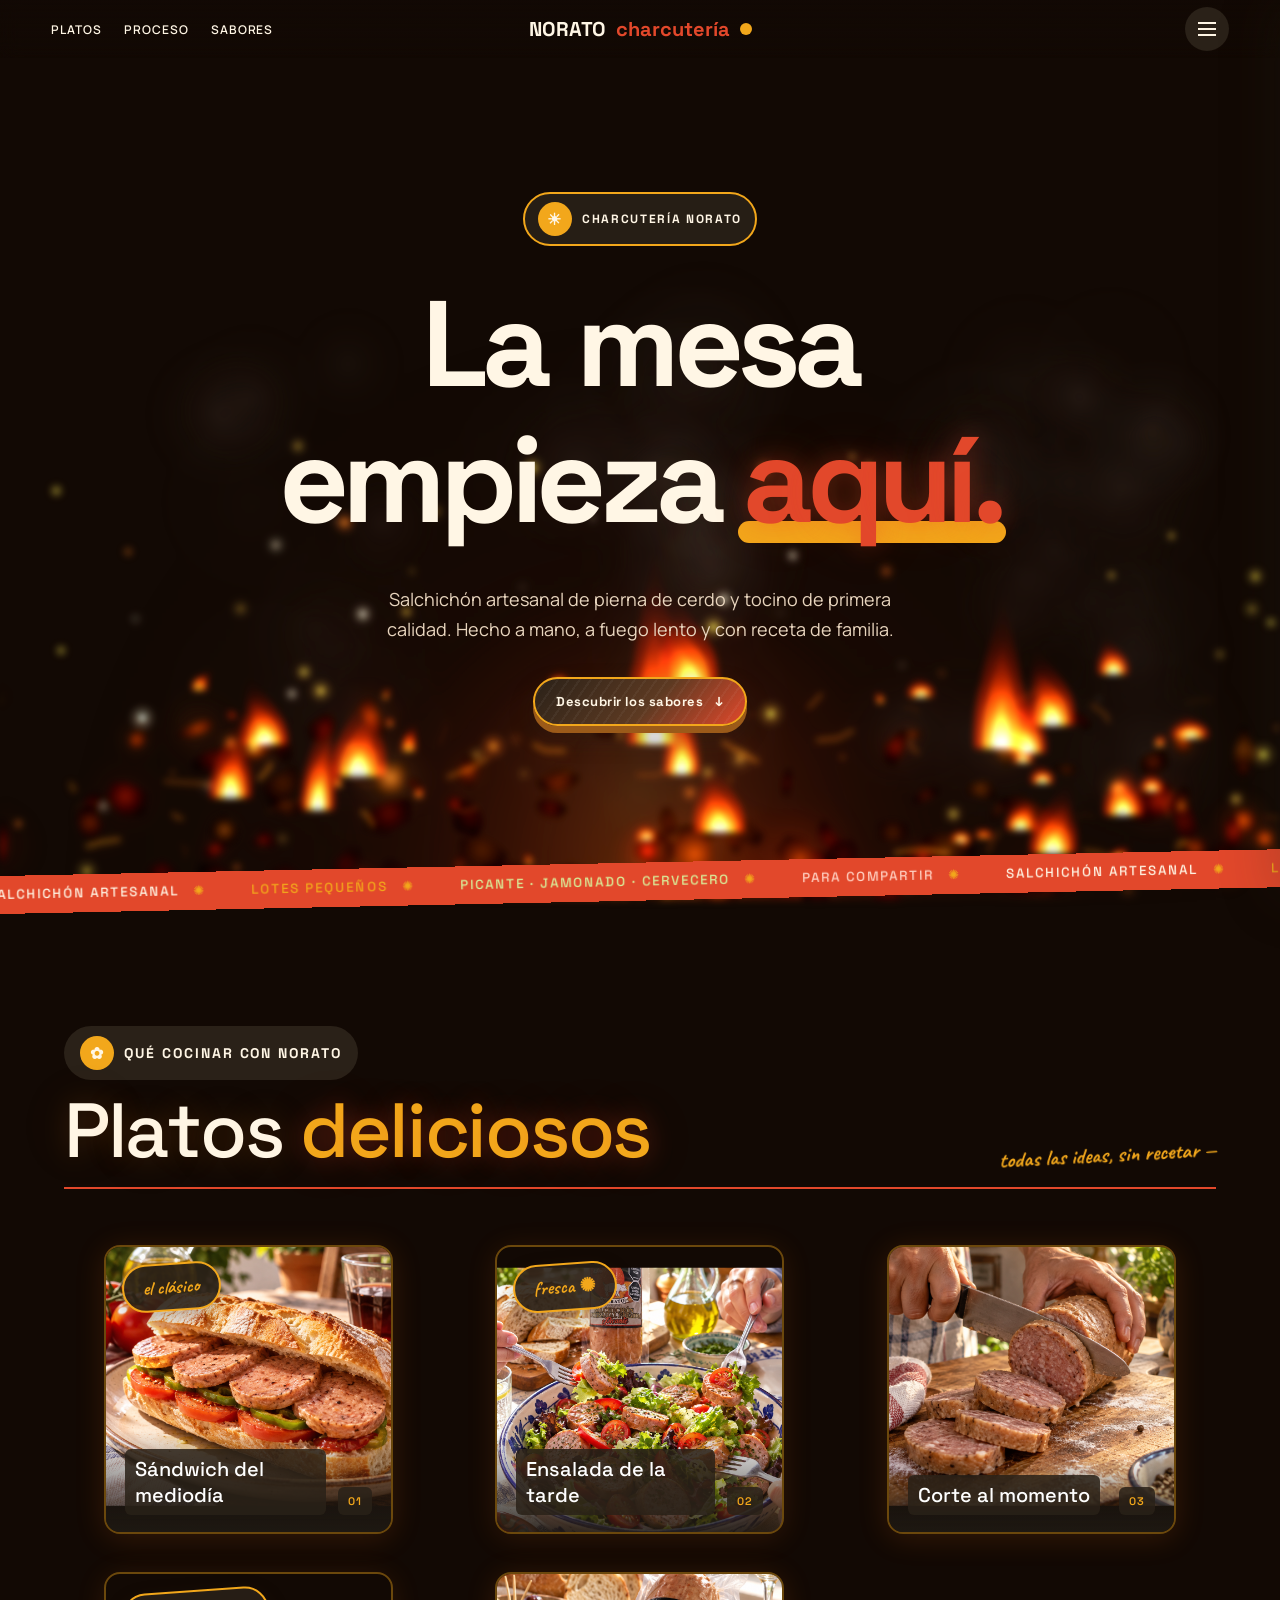
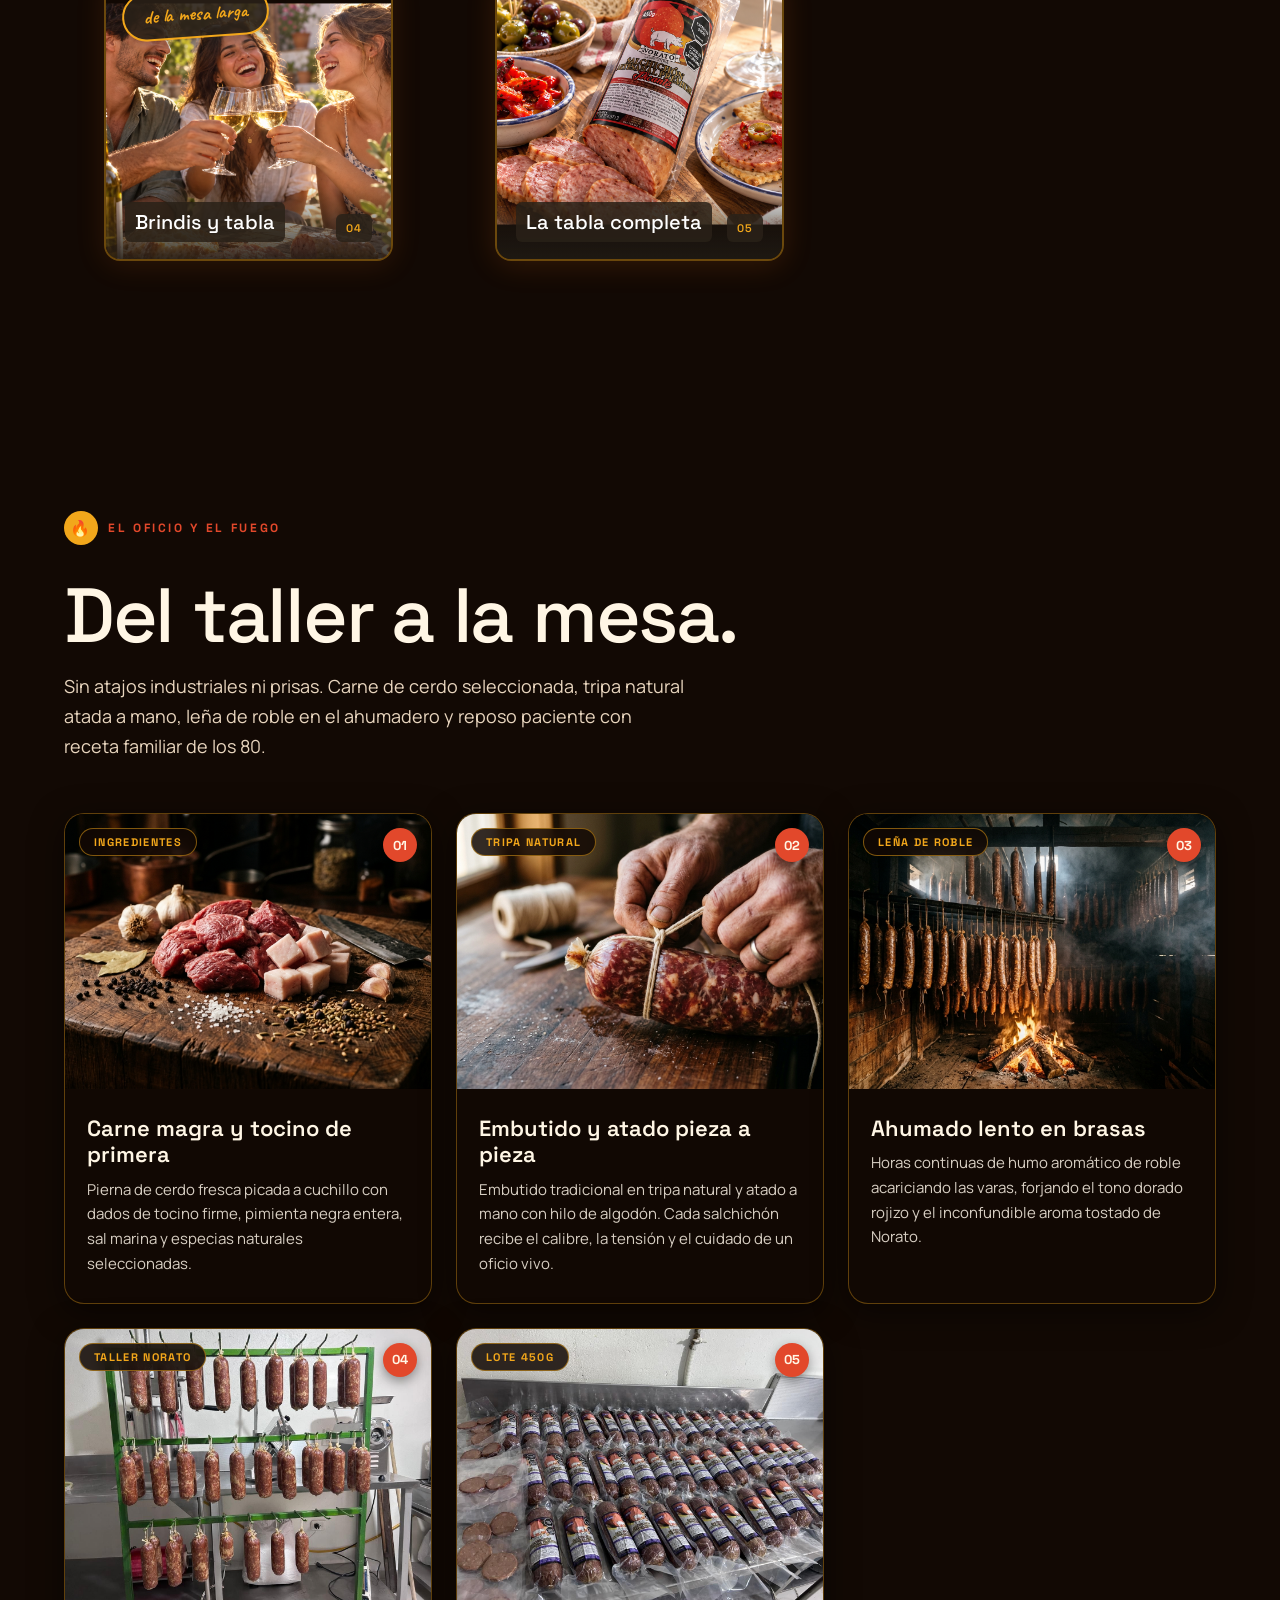
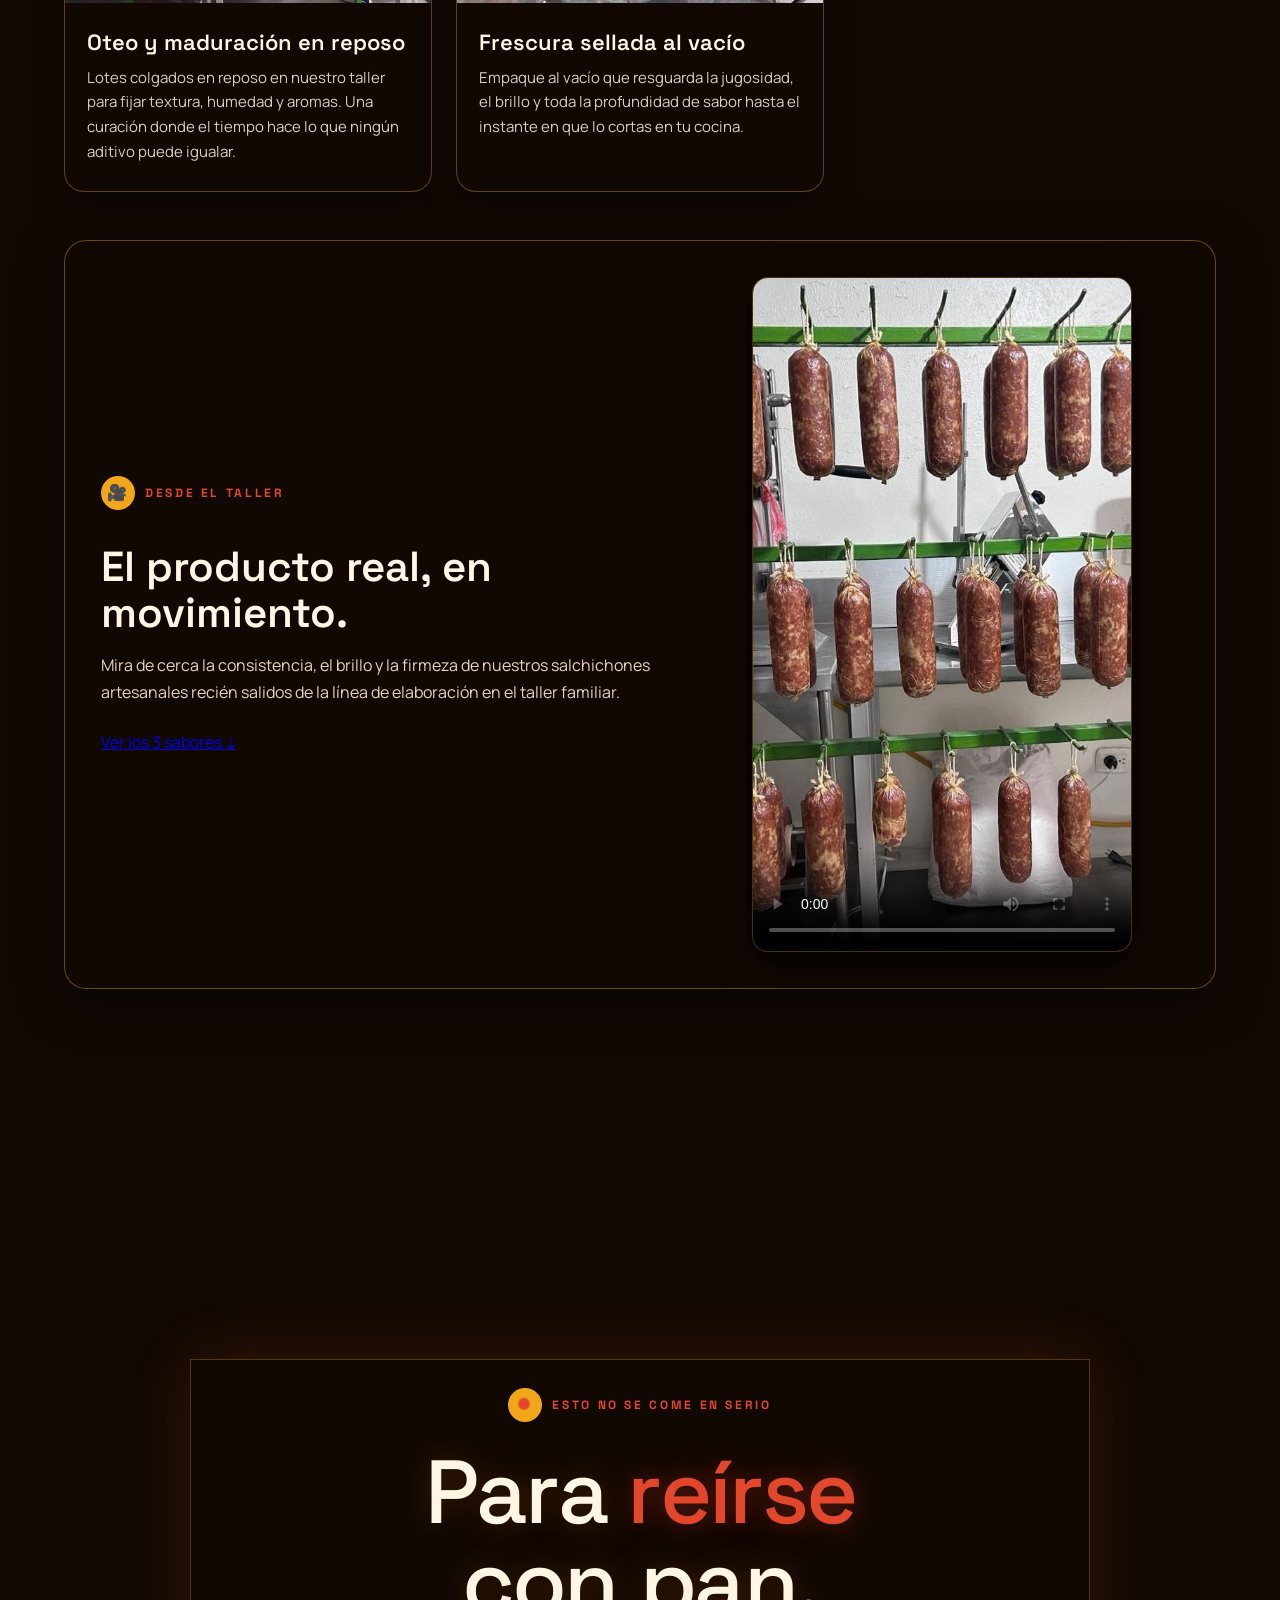
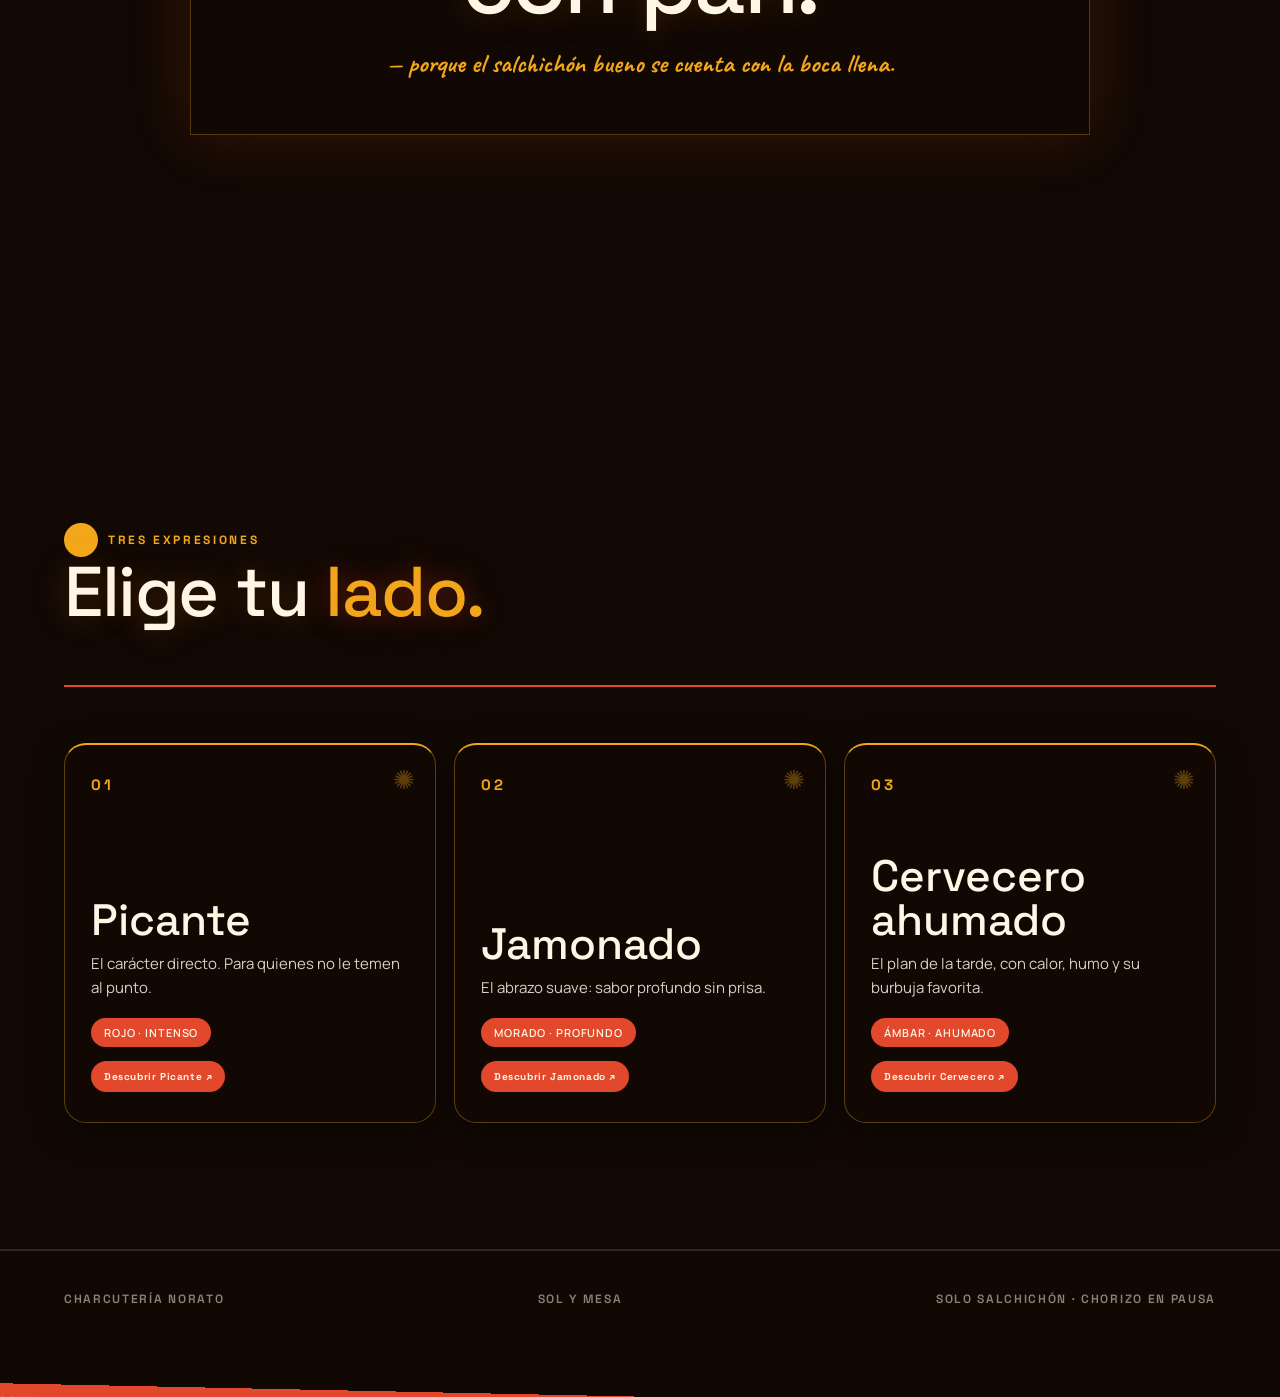
==== index.html @ 0bc74801 "feat: renovar proceso artesanal con fotos profesionales, video real y sincronizar fondo de fuego en " ====
<!doctype html>
<html lang="es">
<head>
<meta charset="utf-8">
<meta name="viewport" content="width=device-width, initial-scale=1">
<title>Charcutería Norato — Sol y Mesa</title>
<meta name="description" content="Charcutería Norato: salchichón artesanal para compartir. Platos, mesa y buen rato.">
<link rel="manifest" href="/manifest.json">
<meta name="theme-color" content="#e2482b">
<link rel="preconnect" href="https://fonts.googleapis.com">
<link rel="preconnect" href="https://fonts.gstatic.com" crossorigin>
<link href="https://fonts.googleapis.com/css2?family=Caveat:wght@500;700&family=Manrope:wght@400;600;800&family=Space+Grotesk:wght@400;500;700&display=swap" rel="stylesheet">
<style>
:root{--sun:#fff6e5;--sun2:#ffe9c7;--tomate:#e2482b;--oliva:#5f7f3a;--oro:#f2a71b;--tinta:#2a2118;--ease:cubic-bezier(.16,1,.3,1)}
*{box-sizing:border-box}html{scroll-behavior:smooth}body{margin:0;background:#120904;color:var(--sun);font-family:Manrope,system-ui,sans-serif;overflow-x:hidden}
/* ===== NAV ===== */
.nav{position:fixed;z-index:50;top:0;left:0;right:0;display:flex;align-items:center;justify-content:center;padding:16px 4vw;background:linear-gradient(#120904f5,#12090400);backdrop-filter:blur(10px)}
.wordmark{font:700 20px 'Space Grotesk';text-decoration:none;color:var(--sun);display:flex;align-items:center;gap:10px;margin:0 auto}
.wordmark b{color:var(--tomate);font-weight:700}
.wordmark .dot{width:12px;height:12px;border-radius:50%;background:var(--oro);animation:pop 2.4s var(--ease) infinite}
.nav-links{display:flex;gap:22px;font:600 12px Manrope;letter-spacing:.08em;text-transform:uppercase;position:absolute;left:4vw}
.nav-links a{color:var(--sun);text-decoration:none;position:relative;padding:4px 0}
.nav-links a:after{content:"";position:absolute;left:0;bottom:0;width:100%;height:2px;background:var(--tomate);transform:scaleX(0);transform-origin:left;transition:transform .3s var(--ease)}
.nav-links a:hover:after{transform:scaleX(1)}
.motion-toggle{font:600 11px Manrope;letter-spacing:.1em;text-transform:uppercase;background:var(--tinta);color:var(--sun);border:none;border-radius:999px;padding:10px 16px;cursor:pointer;transition:transform .25s,background .25s}
.motion-toggle:hover{transform:scale(1.05);background:var(--tomate)}
/* ===== TICKER ===== */
.ticker{position:fixed;z-index:40;bottom:0;left:0;right:0;width:100%;max-width:100%;background:var(--tomate);color:var(--sun);overflow:hidden;padding:10px 0;transform:rotate(-1.2deg) scale(1.02);pointer-events:none;contain:paint}
.ticker-track{display:flex;gap:44px;white-space:nowrap;font:500 13px 'Space Grotesk';letter-spacing:.14em;text-transform:uppercase;animation:tick 13s linear infinite;width:max-content;max-width:none}
.ticker-track span{display:flex;align-items:center;gap:14px}
.ticker-track span:nth-child(4n+1){color:var(--sun)}.ticker-track span:nth-child(4n+2){color:var(--oro)}.ticker-track span:nth-child(4n+3){color:#d8f09b}.ticker-track span:nth-child(4n){color:#ffd0c1}
.ticker-track em{font-style:normal;color:var(--oro)}
/* ===== HERO ===== */
.global-fire-canvas{position:fixed;top:0;left:0;width:100vw;height:100vh;pointer-events:none;z-index:1;filter:blur(3.5px) contrast(1.1) brightness(1.05);will-change:filter}
main{position:relative;z-index:2}
.hero{min-height:100svh;position:relative;display:flex;flex-direction:column;align-items:center;justify-content:center;text-align:center;overflow:hidden;padding:14vh 5vw 12vh;min-width:0;background:transparent;z-index:2}





.hero-copy{position:relative;z-index:4;width:min(100%,820px);max-width:820px;min-width:0;margin:0 auto;text-align:center;padding:0!important;background:transparent!important;border:none!important;box-shadow:none!important}
.kicker{display:inline-flex;align-items:center;justify-content:center;gap:10px;font:700 12px 'Space Grotesk';letter-spacing:.22em;text-transform:uppercase;color:var(--tomate);margin:0 auto 20px}
.kicker .sun-badge{width:34px;height:34px;border-radius:50%;background:var(--oro);display:grid;place-items:center;font-size:16px;animation:pop 2.4s var(--ease) infinite}
.hero h1{font:500 clamp(52px,9.5vw,138px)/1.12 'Space Grotesk';letter-spacing:-.03em;margin:0 auto 20px;padding:.08em .06em .14em;max-width:100%;min-width:0;overflow-wrap:anywhere;overflow:visible;text-align:center}
.hero h1 .word-wrap{white-space:nowrap;display:inline-block;line-height:1.12;overflow:visible}
.hero h1 .word-wrap:nth-child(2){font-family:'Space Grotesk',Arial,sans-serif;font-style:normal;font-weight:700;letter-spacing:-.055em}
.hero h1 .hl{color:var(--tomate);position:relative;display:inline-block}
.hero h1 .hl:after{content:"";position:absolute;left:-2%;bottom:4%;width:104%;height:.18em;background:var(--oro);border-radius:999px;z-index:-1;transform:scaleX(0);transform-origin:left;animation:swipe 1s .9s var(--ease) forwards}
.hero p{font:400 18px/1.65 Manrope;width:100%;max-width:540px;margin:0 auto 28px;color:#e8d5be;overflow-wrap:anywhere;text-align:center}
.hero .handnote{display:none}
.hero .handnote:after{content:"";display:block;width:120px;height:6px;background:var(--oro);opacity:.85;box-shadow:0 2px 8px rgba(0,0,0,.4);border-radius:999px;margin-top:6px;transform:rotate(4deg)}
/* ===== MARQUEE MIDDLE ===== */
.marquee-mid{background:var(--oro);color:var(--tinta);padding:14px 0;overflow:hidden;transform:rotate(0)}
.marquee-mid .ticker-track{animation:tick 20s linear infinite reverse;font-size:15px}
/* ===== SECCIONES ===== */
section{position:relative}
.platos{background:transparent;padding:14vh 5vw;min-height:90vh}
.sec-head{display:flex;align-items:flex-end;justify-content:space-between;gap:24px;margin-bottom:56px;flex-wrap:wrap}
.sec-head h2{font:500 clamp(38px,6vw,84px)/0.95 'Space Grotesk';letter-spacing:-.03em;margin:12px 0 0}
.sec-head h2 .word-wrap{white-space:nowrap;display:inline}
.sec-head h2{color:var(--sun)}.sec-head h2 .hl{color:var(--oro)}
.sec-head .kicker{margin-bottom:0}
.sec-note{font:700 22px Caveat;color:var(--oro);transform:rotate(-3deg)}
.grid-platos{display:grid;grid-template-columns:repeat(12,1fr);gap:22px}
.plato{border-radius:26px;overflow:hidden;position:relative;transition:transform .6s var(--ease);will-change:transform}
.plato img{width:100%;height:100%;object-fit:cover;display:block;transition:transform 1.1s var(--ease)}
.plato:hover{transform:translateY(-10px) rotate(-.6deg)}
.plato:hover img{transform:scale(1.06)}
.plato .cap{position:absolute;left:0;right:0;bottom:0;padding:18px 20px;background:linear-gradient(transparent,#1f1a14e6);color:#fff;display:flex;justify-content:space-between;align-items:flex-end;gap:12px}
.plato .cap strong{font:500 20px 'Space Grotesk'}
.plato .cap strong,.plato .cap span{background:#2a2118d9;padding:7px 10px;border-radius:6px;text-shadow:none}
.plato .cap span{font:600 11px 'Space Grotesk';letter-spacing:.12em;text-transform:uppercase;color:var(--oro)}
.plato.p-a,.plato.p-b,.plato.p-c,.plato.p-d,.plato.p-e,.plato.p-f{grid-column:span 4;aspect-ratio:1/1;margin-top:0}
.float-badge{position:absolute;top:16px;left:16px;background:rgba(42,33,24,0.9);color:var(--oro);font:700 19px Caveat;padding:10px 19px;border:2px solid var(--oro);border-radius:999px;box-shadow:0 8px 20px #2a211855;transform:rotate(-4deg);animation:sway 4s ease-in-out infinite;z-index:2}
/* ===== PROCESO (Editorial & Galería de Oficio) ===== */
.proceso{background:transparent;padding:12vh 5vw;position:relative}
.proceso-header{max-width:820px;margin-bottom:52px}
.proceso-header h2{font:500 clamp(38px,6vw,84px)/0.95 'Space Grotesk';letter-spacing:-.03em;margin:12px 0 18px}
.proceso-header p{font:400 18px/1.65 Manrope;color:#e8d5be;max-width:620px}
.proceso-grid{display:grid;grid-template-columns:repeat(auto-fit,minmax(300px,1fr));gap:24px;margin-bottom:48px}
.proceso-card{background:rgba(18,9,4,0.8);backdrop-filter:blur(10px);border:1px solid rgba(242,167,27,0.35);border-radius:20px;overflow:hidden;box-shadow:0 8px 32px rgba(0,0,0,0.5);display:flex;flex-direction:column;transition:transform .4s var(--ease),border-color .4s,box-shadow .4s}
.proceso-card:hover{transform:translateY(-6px);border-color:var(--oro);box-shadow:0 14px 40px rgba(255,120,30,0.25)}
.proceso-card-img{position:relative;width:100%;aspect-ratio:4/3;overflow:hidden;background:#0d0603}
.proceso-card-img img{width:100%;height:100%;object-fit:cover;transition:transform .6s var(--ease)}
.proceso-card:hover .proceso-card-img img{transform:scale(1.05)}
.proceso-badge{position:absolute;top:14px;left:14px;padding:6px 14px;background:rgba(18,9,4,0.85);backdrop-filter:blur(8px);color:var(--oro);border:1px solid rgba(242,167,27,0.5);border-radius:999px;font:700 11px 'Space Grotesk';letter-spacing:.12em;text-transform:uppercase}
.proceso-step-num{position:absolute;top:14px;right:14px;width:34px;height:34px;border-radius:50%;background:var(--tomate);color:var(--sun);font:700 13px 'Space Grotesk';display:grid;place-items:center;box-shadow:0 4px 12px rgba(0,0,0,0.4)}
.proceso-card-body{padding:26px 22px;display:flex;flex-direction:column;flex:1}
.proceso-card-body h3{font:600 22px/1.2 'Space Grotesk';margin:0 0 10px;color:var(--sun)}
.proceso-card-body p{font:400 15px/1.65 Manrope;color:#d8cfc3;margin:0}
.proceso-video-box{margin-top:28px;background:rgba(18,9,4,0.85);backdrop-filter:blur(14px);border:1px solid rgba(242,167,27,0.4);border-radius:22px;padding:36px;box-shadow:0 12px 48px rgba(0,0,0,0.6);display:grid;grid-template-columns:1.2fr 1fr;gap:36px;align-items:center}
.proceso-video-wrapper{position:relative;width:100%;max-width:380px;border-radius:16px;overflow:hidden;box-shadow:0 10px 35px rgba(0,0,0,0.8);background:#000;aspect-ratio:9/16;margin:0 auto;border:1px solid rgba(242,167,27,0.3)}
.proceso-video-wrapper video{width:100%;height:100%;object-fit:cover;display:block}
.proceso-video-info h3{font:600 clamp(28px,3.8vw,42px)/1.1 'Space Grotesk';margin:14px 0 16px;color:var(--sun)}
.proceso-video-info p{font:400 16px/1.7 Manrope;color:#e8d5be;margin:0 0 24px}
/* ===== BRINDIS ===== */
.brindis{position:relative;min-height:100svh;overflow:hidden;display:grid;place-items:center;background:transparent}
.brindis .bg{position:absolute;inset:0}
.brindis .bg img{width:100%;height:100%;object-fit:cover;animation:kenburns 16s ease-in-out infinite alternate-reverse}
.brindis .bg:after{content:"";position:absolute;inset:0;background:radial-gradient(90% 70% at 50% 45%,transparent 30%,rgba(18,9,4,0.8) 92%)}
.brindis-card{position:relative;z-index:2;width:min(900px,calc(100% - 36px));text-align:center;padding:28px 4vw;max-width:900px;background:rgba(18,9,4,0.75);border:1px solid rgba(242,167,27,0.3);box-shadow:0 0 60px rgba(255,100,20,0.2);backdrop-filter:blur(4px)}
.brindis-card h2{font:500 clamp(44px,7vw,110px)/.95 'Space Grotesk';letter-spacing:-.03em;margin:0 0 20px;max-width:100%;overflow-wrap:break-word}
.brindis-card h2 .word-wrap{white-space:nowrap;display:inline}
.brindis-card h2 .hl{color:var(--tomate)}
.brindis-card p{font:700 26px Caveat;color:var(--oro);margin:0 0 26px}
/* ===== SABORES ===== */
.sabores{background:transparent;color:var(--sun);padding:14vh 5vw}
.sabores h2{font:500 clamp(36px,5.5vw,76px)/0.95 'Space Grotesk';letter-spacing:-.02em;margin:0 0 40px}
.sabores h2 .hl{color:var(--oro)}
.sabor-grid{display:grid;grid-template-columns:repeat(3,1fr);gap:18px}
.sabor{background:rgba(18,9,4,0.75);backdrop-filter:blur(8px);border:1px solid rgba(242,167,27,0.35);box-shadow:0 8px 32px rgba(0,0,0,0.5);border-radius:22px;padding:30px 26px;min-height:270px;display:flex;flex-direction:column;justify-content:space-between;transition:transform .45s var(--ease),border-color .45s,background .45s,box-shadow .45s;position:relative;overflow:hidden}
.sabor:after{content:"✺";position:absolute;right:20px;top:16px;color:var(--oro);font-size:26px;opacity:.35;transition:transform .6s var(--ease),opacity .4s}
.sabor:hover:after{transform:rotate(180deg) scale(1.3);opacity:1}
.sabor:hover{transform:translateY(-8px) rotate(-.5deg);border-color:var(--oro);background:#fff6e50d}
.sabor-grid .sabor:nth-child(2){transition-delay:.08s}.sabor-grid .sabor:nth-child(3){transition-delay:.16s}
.sabor .num{font:700 15px 'Space Grotesk';color:var(--oro);letter-spacing:.2em}
.sabor h3{font:500 44px/1 'Space Grotesk';margin:60px 0 10px}
.sabor p{font:400 15px/1.6 Manrope;color:#d8cfc3;margin:0}
.sabor .chips{display:flex;gap:8px;flex-wrap:wrap;margin-top:18px}
.chip{font:600 11px Manrope;letter-spacing:.08em;text-transform:uppercase;padding:7px 13px;border-radius:999px;background:var(--tomate);color:var(--sun);transition:transform .3s var(--ease),background .3s,color .3s}
.sabor:hover .chip{background:var(--oro);color:var(--tinta);transform:translateY(-2px) scale(1.05)}
/* ===== FOOTER ===== */
footer{padding:40px 5vw 90px;background:rgba(18,9,4,0.85);backdrop-filter:blur(8px);color:#8d8275;font:600 12px 'Space Grotesk';letter-spacing:.14em;text-transform:uppercase;display:flex;justify-content:space-between;gap:14px;flex-wrap:wrap;border-top:2px solid #fff6e522}
/* ===== REVEAL / LETTERS ===== */
.reveal{opacity:0;transform:translateY(46px) scale(.98);transition:opacity .9s var(--ease),transform .9s var(--ease)}
.reveal.show{opacity:1;transform:none}
.title-letters .letter{display:inline-block;opacity:0;transform:translateY(110%) rotate(-8deg);line-height:1;vertical-align:baseline}
.title-letters .space{display:inline-block;width:.26em}
.title-letters.is-visible .letter{animation:typewriterIn .12s steps(1,end) both;animation-delay:calc(var(--title-i)*.06s)}
.hero h1.title-letters.is-visible .letter{animation-delay:calc(var(--title-i)*.07s)}
/* ===== KEYFRAMES ===== */
@keyframes letterIn{from{opacity:0;transform:translateY(110%) rotate(-8deg)}to{opacity:1;transform:none}}
@keyframes heroType{from{opacity:0;transform:translateX(-.18em)}to{opacity:1;transform:none}}
@keyframes typewriterIn{from{opacity:0;transform:translateX(-.18em)}to{opacity:1;transform:none}}
@keyframes stepIn{from{opacity:.15;transform:translateY(28px) rotate(-1deg)}to{opacity:1;transform:none}}
@keyframes processImageSwap{0%{opacity:.2;transform:scale(1.16) translateX(3%);filter:saturate(1.7) contrast(1.3)}100%{opacity:.68;transform:scale(1.05);filter:saturate(1.05) contrast(1.05)}}
@keyframes tick{to{transform:translateX(-50%)}}
@keyframes kenburns{from{transform:scale(1.05) translate(0,0)}to{transform:scale(1.14) translate(-1.5%,1.5%)}}
@keyframes swipe{to{transform:scaleX(1)}}
@keyframes pop{0%,100%{transform:scale(1)}50%{transform:scale(1.18) rotate(8deg)}}
@keyframes sway{0%,100%{transform:rotate(-6deg)}50%{transform:rotate(-3deg) translateY(-6px)}}
/* motion-forced: garantiza vida visual sin scroll */
.motion-forced .plato:nth-child(odd){animation:floaty 7s ease-in-out infinite}
.motion-forced .plato:nth-child(even){animation:floaty 7s 1.4s ease-in-out infinite}
@keyframes floaty{0%,100%{margin-top:0}50%{margin-top:-14px}}
/* ===== MOBILE ===== */
@media(max-width:760px){
.nav-links{display:none}.title-letters .word-wrap{white-space:nowrap!important;display:inline-block!important;overflow-wrap:normal;word-break:normal}
.grid-platos{gap:14px}
.plato.p-a,.plato.p-b,.plato.p-c,.plato.p-d,.plato.p-e,.plato.p-f{grid-column:span 12;aspect-ratio:4/3;margin-top:0}
.sabor-grid{grid-template-columns:1fr}
.hero .handnote{display:none}
}
@media(max-width:900px){.nav-links{display:none}.hero h1 .word-wrap{white-space:nowrap;display:inline-block;overflow-wrap:normal;word-break:normal}.proceso-panel{min-width:0}.proceso-panel h3{font-size:clamp(28px,8.8vw,34px);line-height:1.08;overflow-wrap:anywhere}.proceso-panel p{font-size:16px;line-height:1.5;overflow-wrap:anywhere}.proceso-panel .hero-cta,.hero-cta{max-width:100%;white-space:normal;text-align:center}.hero .handnote{max-width:38vw;overflow-wrap:anywhere}}
@media(prefers-reduced-motion:reduce){
.ticker-track{animation:tick 18s linear infinite}.hero-img img,.brindis .bg img{animation:none}
.title-letters .letter{opacity:1;transform:none;animation:none!important}
.reveal{opacity:1;transform:none}
}
</style>
<style>
.platos{background:transparent}.plato{border:2px solid rgba(242,167,27,0.4);box-shadow:0 4px 30px rgba(255,120,30,0.15);border-radius:16px;transform:rotate(var(--tilt,0deg))}.plato:nth-child(2n){--tilt:1deg;box-shadow:0 4px 30px rgba(255,120,30,0.12)}.plato:nth-child(3n){--tilt:-1deg}.plato .cap{left:-1px;right:-1px;bottom:-1px}.sec-head{padding-bottom:18px;border-bottom:2px solid #e2482b}.proceso-panel{padding:30px;background:rgba(18,9,4,0.88);border:1px solid rgba(242,167,27,0.4);box-shadow:0 4px 30px rgba(255,120,30,0.2)}.brindis-card{border:1px solid rgba(242,167,27,0.3);box-shadow:0 0 60px rgba(255,100,20,0.15)}.sabor{border-top:2px solid #f2a71b}
.hero-copy>.kicker{color:var(--sun);background:rgba(42,33,24,0.88);border:2px solid var(--oro);border-radius:999px;padding:8px 13px;letter-spacing:.14em}
.platos .sec-head .kicker{font-size:14px;background:var(--tinta);color:var(--sun);border-radius:999px;padding:10px 16px;letter-spacing:.14em}
.proceso-panel h3{color:var(--sun)}.proceso-panel p{color:#d8cfc3}
.brindis-card h2{color:var(--sun)}
.hero h1,.sec-head h2,.brindis-card h2,.sabores h2{text-shadow:0 0 30px rgba(255,140,30,0.2),0 0 80px rgba(226,72,43,0.1)}
.hero h1 .hl,.sec-head h2 .hl,.brindis-card h2 .hl{text-shadow:0 0 25px rgba(226,72,43,0.35),0 0 60px rgba(255,100,20,0.15)}
</style>
</head>
<style>
.hero-copy{padding:0!important;background:transparent!important;border:none!important;box-shadow:none!important;margin:0 auto;text-align:center}.hero h1,.hero h1 .word-wrap,.hero h1 .word-wrap:nth-child(2){font-family:'Space Grotesk',Arial,sans-serif!important;font-style:normal!important;font-weight:700!important;letter-spacing:-.055em}.hero h1{color:var(--sun);text-shadow:none}.hero h1 .hl{color:var(--tomate)}.hero-copy p{color:#e8d5be;text-shadow:none}@media(max-width:760px){.hero-copy{width:100%!important;margin:0 auto!important;padding:0!important;box-shadow:none!important;background:transparent!important;border:none!important;text-align:center}.hero h1{font-size:clamp(38px,11vw,62px);line-height:1.05}.hero h1 .word-wrap{white-space:nowrap;overflow-wrap:normal;word-break:normal}}
</style>
<body>
<canvas id="fire-smoke-canvas" class="global-fire-canvas" aria-hidden="true"></canvas>
<style>
@media(max-width:760px){
  .reveal{opacity:1!important;transform:none!important;transition:none!important}
  /* mobile animation enabled */
  .platos{padding:76px 18px}.sec-head{margin-bottom:34px}.sec-head h2{font-size:clamp(42px,13vw,58px)}
  .proceso{padding:76px 18px}.proceso-grid{grid-template-columns:1fr;gap:18px}.proceso-video-box{grid-template-columns:1fr;padding:24px 18px;gap:22px}.proceso-video-wrapper{max-width:100%;aspect-ratio:9/16;max-height:480px}
  .brindis{min-height:680px}.brindis-card{margin:0 18px;padding:24px 18px;box-shadow:0 0 60px rgba(255,100,20,0.15)}.brindis-card h2{font-size:clamp(42px,13vw,58px)}.brindis-card h2 .word-wrap{white-space:nowrap;overflow-wrap:normal;word-break:normal}
  .sabores{padding:76px 18px}.sabores h2{font-size:clamp(42px,13vw,58px)}
}
</style>
<header class="nav">
<style>
:root{--menu-width:min(88vw,390px)}
.menu-trigger{appearance:none;border:0;background:var(--tinta);color:var(--sun);width:44px;height:44px;border-radius:50%;display:grid;place-items:center;cursor:pointer;position:absolute;right:4vw;z-index:61}
.menu-trigger span,.menu-trigger span:before,.menu-trigger span:after{content:"";display:block;width:18px;height:2px;background:currentColor;transition:transform .35s var(--ease),opacity .25s}.menu-trigger span:before{position:absolute;transform:translateY(-6px)}.menu-trigger span:after{position:absolute;transform:translateY(6px)}.menu-trigger[aria-expanded=true] span{background:transparent}.menu-trigger[aria-expanded=true] span:before{transform:rotate(45deg)}.menu-trigger[aria-expanded=true] span:after{transform:rotate(-45deg)}
.menu-scrim{position:fixed;inset:0;z-index:58;background:#2a211899;opacity:0;visibility:hidden;transition:opacity .35s,visibility .35s}.menu-panel{position:fixed;z-index:60;inset:0 0 0 auto;width:var(--menu-width);padding:92px 28px 32px;background:var(--sun);transform:translateX(102%);transition:transform .55s var(--ease);box-shadow:-18px 0 50px #2a211833;overflow:auto}.menu-panel.is-open{transform:none}.menu-scrim.is-open{opacity:1;visibility:visible}.menu-panel h2{font:500 42px/.92 'Space Grotesk';margin:0 0 30px}.menu-panel nav{display:grid;gap:6px}.menu-panel a{display:flex;align-items:center;justify-content:space-between;padding:15px 0;border-bottom:1px solid #2a211833;color:var(--tinta);text-decoration:none;font:600 15px 'Space Grotesk'}.menu-panel a span{color:var(--tomate)}.menu-panel .menu-wa{margin-top:26px;padding:16px 18px;border:0;border-radius:999px;background:var(--tomate);color:var(--sun);justify-content:center}
.hero-copy .hero-cta,.proceso-panel .hero-cta{position:relative;isolation:isolate;display:inline-flex;align-items:center;gap:12px;margin-top:4px;padding:14px 21px;border:2px solid var(--oro);border-radius:999px;background:linear-gradient(135deg,#2a2118 0%,#5d3a22 55%,var(--tomate) 100%);color:var(--sun);text-decoration:none;font:700 13px 'Space Grotesk';letter-spacing:.04em;box-shadow:0 7px 0 #9b5a19,0 12px 24px #2a21184d;overflow:hidden;transition:transform .3s var(--ease),box-shadow .3s var(--ease),filter .3s}.hero-copy .hero-cta:before,.proceso-panel .hero-cta:before{content:"";position:absolute;inset:0;z-index:-1;background:repeating-linear-gradient(125deg,#ffffff12 0 2px,transparent 2px 9px);opacity:.6}.hero-copy .hero-cta:hover,.proceso-panel .hero-cta:hover{transform:translateY(-4px);filter:saturate(1.2);box-shadow:0 10px 0 #9b5a19,0 16px 28px #2a211866}
.proceso-panel{transition:transform .7s var(--ease),opacity .7s}.proceso-panel.step-change{animation:chapterIn .75s var(--ease) both}@keyframes chapterIn{from{opacity:.2;transform:translateY(28px)}to{opacity:1;transform:none}}.chapter-dots{display:flex;gap:9px;margin-top:24px}.chapter-dots i{width:9px;height:9px;border-radius:50%;border:1px solid currentColor;opacity:.5;transition:.35s}.chapter-dots i.active{background:currentColor;opacity:1;transform:scale(1.35)}.sabor a{display:inline-flex;margin-top:14px;color:var(--sun);background:var(--tomate);border-radius:999px;padding:9px 13px;text-decoration:none;font:700 10px 'Space Grotesk';letter-spacing:.06em}
@media(max-width:760px){.nav{padding:12px 18px}.wordmark{font-size:17px}.wordmark .dot{width:9px;height:9px}.menu-trigger{width:40px;height:40px}.menu-panel{padding:86px 24px 28px}.menu-panel h2{font-size:36px}.hero-copy .hero-cta,.proceso-panel .hero-cta{width:100%;justify-content:center;margin-top:8px}.chapter-dots{margin-top:20px}.sabor a{width:100%;justify-content:center}}
@media(prefers-reduced-motion:reduce){.menu-panel,.menu-scrim,.menu-trigger span,.menu-trigger span:before,.menu-trigger span:after{transition:none}.proceso-panel.step-change{animation:none}.hero-copy .hero-cta,.proceso-panel .hero-cta{transition:none}}
</style>
<a class="wordmark" href="#top">NORATO<b>charcutería</b><span class="dot"></span></a>
<nav class="nav-links"><a href="#platos">Platos</a><a href="#proceso">Proceso</a><a href="#sabores">Sabores</a></nav>
<button class="menu-trigger" id="menu-trigger" type="button" aria-label="Abrir menú" aria-expanded="false"><span></span></button>
</header>
<div class="menu-scrim" id="menu-scrim"></div>
<aside class="menu-panel" id="menu-panel" aria-hidden="true"><h2>Hagamos<br><span style="color:var(--tomate)">mesa.</span></h2><nav><a href="#top">Inicio <span>↗</span></a><a href="#platos">La receta <span>↗</span></a><a href="#proceso">Proceso artesanal <span>↗</span></a><a href="picante/">Picante <span>01</span></a><a href="jamonado/">Jamonado <span>02</span></a><a href="cervecero-ahumado/">Cervecero ahumado <span>03</span></a><a class="menu-wa" href="https://wa.me/573182745713?text=Hola%2C%20quiero%20conocer%20y%20pedir%20el%20salchich%C3%B3n%20de%20Norato." target="_blank" rel="noopener">Pedir por WhatsApp</a></nav></aside>

<main id="top">
<!-- HERO -->
<section class="hero">


<div class="hero-copy reveal">
<div class="kicker"><span class="sun-badge">☀</span> Charcutería Norato</div>
<h1 class="title-letters"><span class="word-wrap">La mesa</span> <span class="word-wrap">empieza</span> <span class="word-wrap hl">aquí.</span></h1>
<p>Salchichón artesanal de pierna de cerdo y tocino de primera calidad. Hecho a mano, a fuego lento y con receta de familia.</p>
<a class="hero-cta" href="#sabores">Descubrir los sabores <span>↓</span></a>
</div>
<div class="handnote">¡huele a casa! →</div>
</section>

<!-- TICKER -->
<div class="ticker" aria-hidden="true"><div class="ticker-track">
<span>Salchichón artesanal <em>✺</em></span><span>lotes pequeños <em>✺</em></span><span>picante · jamonado · cervecero <em>✺</em></span><span>para compartir <em>✺</em></span>
<span>Salchichón artesanal <em>✺</em></span><span>lotes pequeños <em>✺</em></span><span>picante · jamonado · cervecero <em>✺</em></span><span>para compartir <em>✺</em></span>
</div></div>

<!-- PLATOS -->
<section id="platos" class="platos">
<div class="sec-head reveal">
<div><div class="kicker"><span class="sun-badge">✿</span> Qué cocinar con Norato</div>
<h2 class="title-letters"><span class="word-wrap">Platos</span> <span class="word-wrap hl">deliciosos</span></h2></div>
<div class="sec-note">todas las ideas, sin recetar —</div>
</div>
<div class="grid-platos">
<figure class="plato p-a reveal"><img src="assets/sandwich.png" alt="Sándwich de salchichón Norato"><span class="float-badge">el clásico</span><figcaption class="cap"><strong>Sándwich del mediodía</strong><span>01</span></figcaption></figure>
<figure class="plato p-b reveal"><img src="assets/ensalada.png" alt="Ensalada con salchichón"><span class="float-badge">fresca ✺</span><figcaption class="cap"><strong>Ensalada de la tarde</strong><span>02</span></figcaption></figure>
<figure class="plato p-c reveal"><img src="assets/manos-corte.png" alt="Manos cortando salchichón"><figcaption class="cap"><strong>Corte al momento</strong><span>03</span></figcaption></figure>
<figure class="plato p-d reveal"><img src="assets/brindis.png" alt="Brindis con salchichón y pan"><span class="float-badge">de la mesa larga</span><figcaption class="cap"><strong>Brindis y tabla</strong><span>04</span></figcaption></figure>
<figure class="plato p-e reveal"><img src="assets/hero-mesa.png" alt="Tabla completa con salchichón"><figcaption class="cap"><strong>La tabla completa</strong><span>05</span></figcaption></figure>
</div>
</section>

<!-- PROCESO -->
<section id="proceso" class="proceso">
  <div class="proceso-header reveal">
    <div class="kicker"><span class="sun-badge">🔥</span> El Oficio y el Fuego</div>
    <h2 class="title-letters"><span class="word-wrap">Del taller</span> <span class="word-wrap hl">a la mesa.</span></h2>
    <p>Sin atajos industriales ni prisas. Carne de cerdo seleccionada, tripa natural atada a mano, leña de roble en el ahumadero y reposo paciente con receta familiar de los 80.</p>
  </div>

  <div class="proceso-grid">
    <!-- Paso 1 -->
    <article class="proceso-card reveal">
      <div class="proceso-card-img">
        <img src="assets/proceso-1-seleccion.jpg" alt="Selección de carne magra y tocino fresco para salchichón Norato">
        <span class="proceso-badge">Ingredientes</span>
        <span class="proceso-step-num">01</span>
      </div>
      <div class="proceso-card-body">
        <h3>Carne magra y tocino de primera</h3>
        <p>Pierna de cerdo fresca picada a cuchillo con dados de tocino firme, pimienta negra entera, sal marina y especias naturales seleccionadas.</p>
      </div>
    </article>

    <!-- Paso 2 -->
    <article class="proceso-card reveal">
      <div class="proceso-card-img">
        <img src="assets/proceso-2-atado.jpg" alt="Atado artesanal de salchichón en tripa natural con hilo">
        <span class="proceso-badge">Tripa natural</span>
        <span class="proceso-step-num">02</span>
      </div>
      <div class="proceso-card-body">
        <h3>Embutido y atado pieza a pieza</h3>
        <p>Embutido tradicional en tripa natural y atado a mano con hilo de algodón. Cada salchichón recibe el calibre, la tensión y el cuidado de un oficio vivo.</p>
      </div>
    </article>

    <!-- Paso 3 -->
    <article class="proceso-card reveal">
      <div class="proceso-card-img">
        <img src="assets/proceso-3-ahumadero.jpg" alt="Ahumadero tradicional con leña de roble y brasas">
        <span class="proceso-badge">Leña de roble</span>
        <span class="proceso-step-num">03</span>
      </div>
      <div class="proceso-card-body">
        <h3>Ahumado lento en brasas</h3>
        <p>Horas continuas de humo aromático de roble acariciando las varas, forjando el tono dorado rojizo y el inconfundible aroma tostado de Norato.</p>
      </div>
    </article>

    <!-- Paso 4 -->
    <article class="proceso-card reveal">
      <div class="proceso-card-img">
        <img src="assets/photo_1_2026-11-07_20-51-27.jpg" alt="Salchichón artesanal Norato reposando en varas del taller">
        <span class="proceso-badge">Taller Norato</span>
        <span class="proceso-step-num">04</span>
      </div>
      <div class="proceso-card-body">
        <h3>Oteo y maduración en reposo</h3>
        <p>Lotes colgados en reposo en nuestro taller para fijar textura, humedad y aromas. Una curación donde el tiempo hace lo que ningún aditivo puede igualar.</p>
      </div>
    </article>

    <!-- Paso 5 -->
    <article class="proceso-card reveal">
      <div class="proceso-card-img">
        <img src="assets/photo_5_2026-11-07_20-51-27.jpg" alt="Lote Jamonado Norato empacado al vacío de 450g listo para entrega">
        <span class="proceso-badge">Lote 450g</span>
        <span class="proceso-step-num">05</span>
      </div>
      <div class="proceso-card-body">
        <h3>Frescura sellada al vacío</h3>
        <p>Empaque al vacío que resguarda la jugosidad, el brillo y toda la profundidad de sabor hasta el instante en que lo cortas en tu cocina.</p>
      </div>
    </article>
  </div>

  <!-- Video Showcase -->
  <div class="proceso-video-box reveal">
    <div class="proceso-video-info">
      <div class="kicker"><span class="sun-badge">🎥</span> Desde el taller</div>
      <h3>El producto real, en movimiento.</h3>
      <p>Mira de cerca la consistencia, el brillo y la firmeza de nuestros salchichones artesanales recién salidos de la línea de elaboración en el taller familiar.</p>
      <a class="hero-cta" href="#sabores">Ver los 3 sabores <span>↓</span></a>
    </div>
    <div class="proceso-video-wrapper">
      <video controls playsinline preload="metadata" poster="assets/photo_1_2026-11-07_20-51-27.jpg">
        <source src="assets/video_2026-11-07_20-51-27.mp4" type="video/mp4">
        Tu navegador no soporta el reproductor de video.
      </video>
    </div>
  </div>
</section>

<!-- BRINDIS -->
<section class="brindis">

<div class="brindis-card reveal">
<div class="kicker" style="justify-content:center;margin-bottom:26px"><span class="sun-badge">✺</span> Esto no se come en serio</div>
<h2 class="title-letters"><span class="word-wrap">Para</span> <span class="word-wrap hl">reírse</span> <span class="word-wrap">con pan.</span></h2>
<p>— porque el salchichón bueno se cuenta con la boca llena.</p>
</div>
</section>

<!-- SABORES -->
<section id="sabores" class="sabores">
<div class="sec-head reveal" style="align-items:flex-start">
<div><div class="kicker" style="color:var(--oro)"><span class="sun-badge">☀</span> Tres expresiones</div>
<h2 class="title-letters" style="color:var(--sun)"><span class="word-wrap">Elige tu</span> <span class="word-wrap hl">lado.</span></h2></div>
</div>
<div class="sabor-grid">
<article class="sabor reveal"><div class="num">01</div><div><h3>Picante</h3><p>El carácter directo. Para quienes no le temen al punto.</p><div class="chips"><span class="chip">Rojo · intenso</span></div><a href="picante/">Descubrir Picante ↗</a></div></article>
<article class="sabor reveal"><div class="num">02</div><div><h3>Jamonado</h3><p>El abrazo suave: sabor profundo sin prisa.</p><div class="chips"><span class="chip">Morado · profundo</span></div><a href="jamonado/">Descubrir Jamonado ↗</a></div></article>
<article class="sabor reveal"><div class="num">03</div><div><h3>Cervecero ahumado</h3><p>El plan de la tarde, con calor, humo y su burbuja favorita.</p><div class="chips"><span class="chip">Ámbar · ahumado</span></div><a href="cervecero-ahumado/">Descubrir Cervecero ↗</a></div></article>
</div>
</section>
</main>

<footer><span>Charcutería Norato</span><span>Sol y Mesa</span><span>solo salchichón · chorizo en pausa</span></footer>

<div class="ticker" style="bottom:auto;transform:rotate(1.2deg) scale(1.02)" aria-hidden="true"><div class="ticker-track">
<span>hagamos mesa <em>✺</em></span><span>luz natural <em>✺</em></span><span>receta familiar de los 80 <em>✺</em></span><span>pierna de cerdo y tocino <em>✺</em></span>
<span>hagamos mesa <em>✺</em></span><span>luz natural <em>✺</em></span><span>receta familiar de los 80 <em>✺</em></span><span>pierna de cerdo y tocino <em>✺</em></span>
</div></div>

<script>
// ---- letters: palabras protegidas, nunca letra suelta rota
document.querySelectorAll('.title-letters').forEach(el=>{
  let titleLetterIndex=0;
  el.querySelectorAll(':scope > .word-wrap').forEach(wr=>{
    const txt=wr.textContent;wr.textContent='';
    [...txt].forEach((ch,i)=>{const s=document.createElement('span');s.className=ch===' '?'space letter':'letter';s.style.setProperty('--i',i);s.style.setProperty('--title-i',titleLetterIndex++);s.textContent=ch===' '?'\u00A0':ch;wr.appendChild(s)});
  });
  el.classList.add('anim');
});
const tObs=new IntersectionObserver(es=>es.forEach(e=>{if(e.isIntersecting){e.target.classList.add('is-visible');tObs.unobserve(e.target)}}),{threshold:.2});
document.querySelectorAll('.title-letters').forEach(el=>{el.getBoundingClientRect().top<innerHeight*.95?el.classList.add('is-visible'):tObs.observe(el)});
// ---- reveals
const rObs=new IntersectionObserver(es=>es.forEach(e=>{if(e.isIntersecting){e.target.classList.add('show');rObs.unobserve(e.target)}}),{threshold:.12});
document.querySelectorAll('.reveal').forEach(e=>rObs.observe(e));
// ---- parallax suave en platos
const plats=[...document.querySelectorAll('.plato img')];
addEventListener('scroll',()=>{const y=scrollY;plats.forEach((im,i)=>{const p=(im.getBoundingClientRect().top)/innerHeight;im.style.transform=`scale(1.06) translateY(${p*22*(i%2?1:-1)}px)`})},{passive:true});
// ---- menú hamburguesa
const menuTrigger=document.getElementById('menu-trigger'),menuPanel=document.getElementById('menu-panel'),menuScrim=document.getElementById('menu-scrim');
function closeMenu(){menuTrigger.setAttribute('aria-expanded','false');menuPanel.classList.remove('is-open');menuScrim.classList.remove('is-open');menuPanel.setAttribute('aria-hidden','true');document.body.style.overflow=''}
function openMenu(){menuTrigger.setAttribute('aria-expanded','true');menuPanel.classList.add('is-open');menuScrim.classList.add('is-open');menuPanel.setAttribute('aria-hidden','false');document.body.style.overflow='hidden'}
menuTrigger.addEventListener('click',()=>menuTrigger.getAttribute('aria-expanded')==='true'?closeMenu():openMenu());menuScrim.addEventListener('click',closeMenu);menuPanel.querySelectorAll('a').forEach(a=>a.addEventListener('click',closeMenu));addEventListener('keydown',e=>{if(e.key==='Escape')closeMenu()});
</script>
<script src="assets/fire-smoke.js?v=10"></script>
<script>if ("serviceWorker" in navigator) navigator.serviceWorker.register("/sw.js");</script>
</body></html>
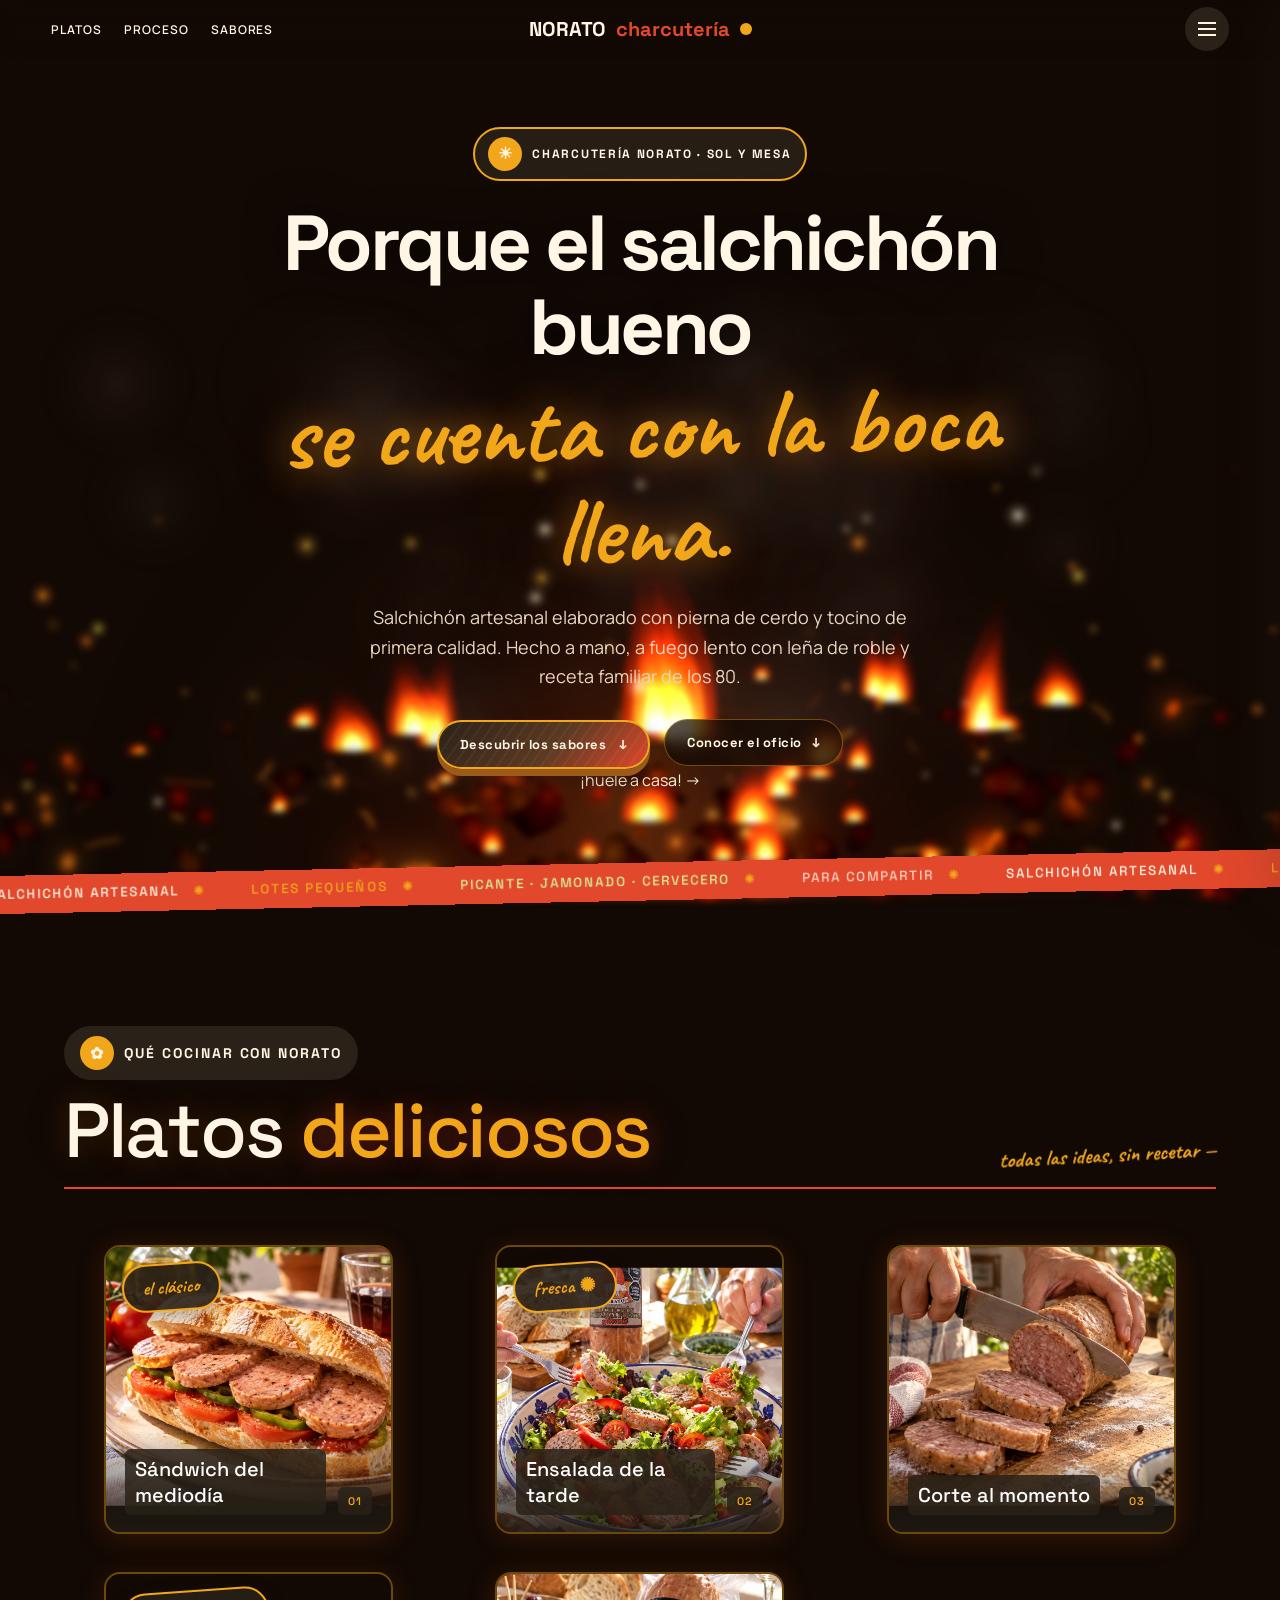
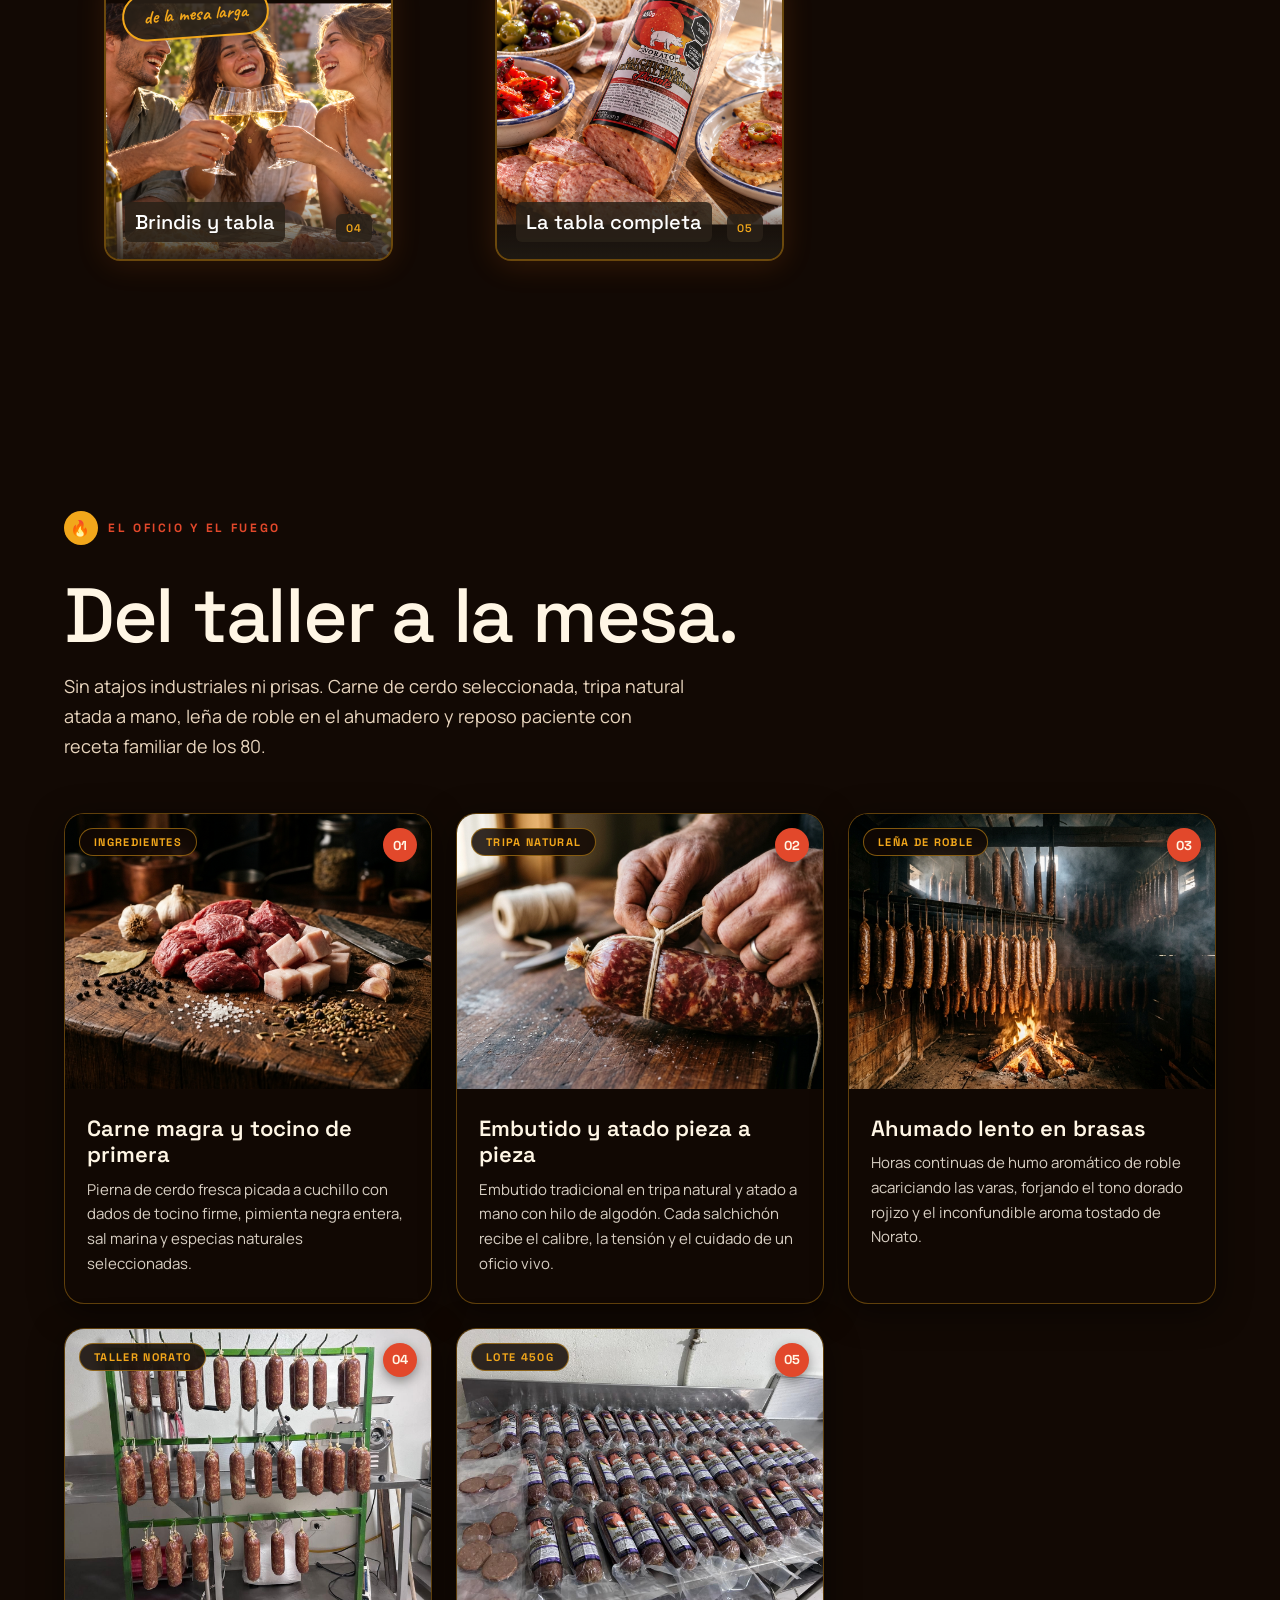
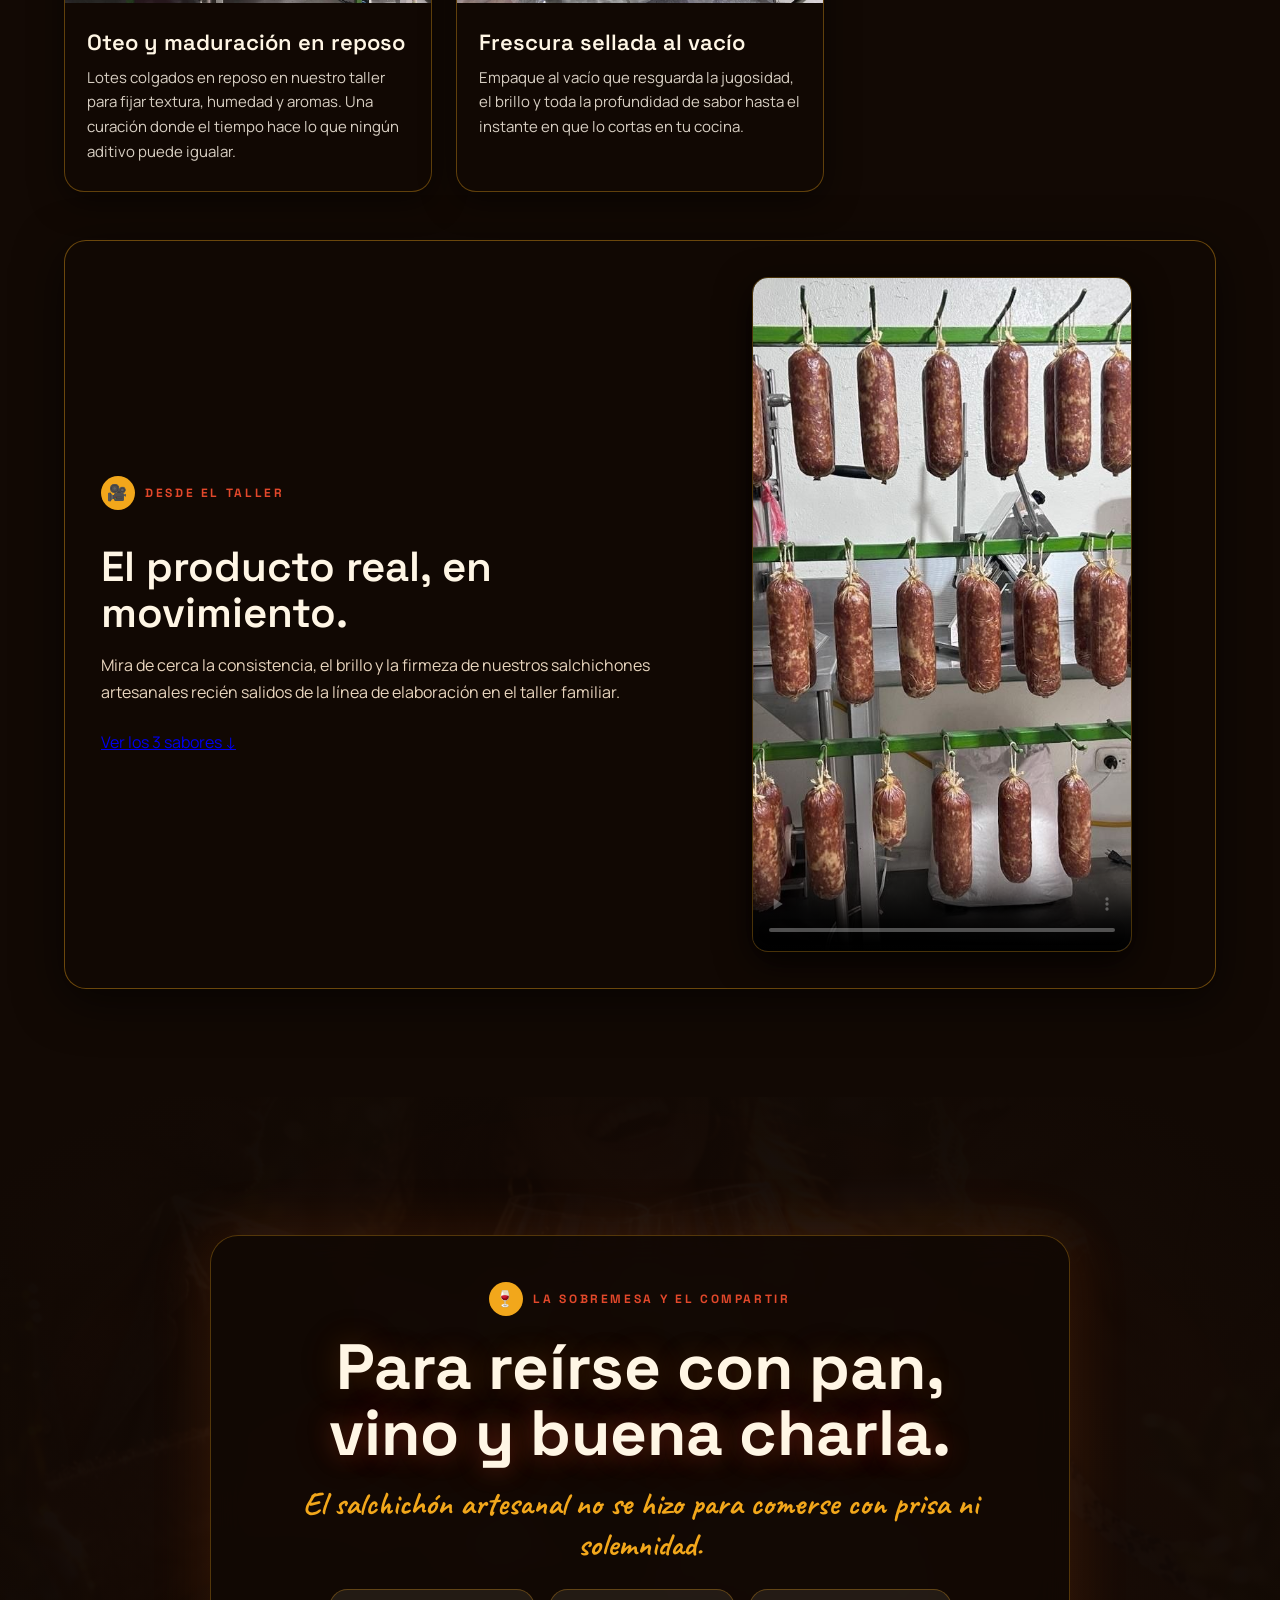
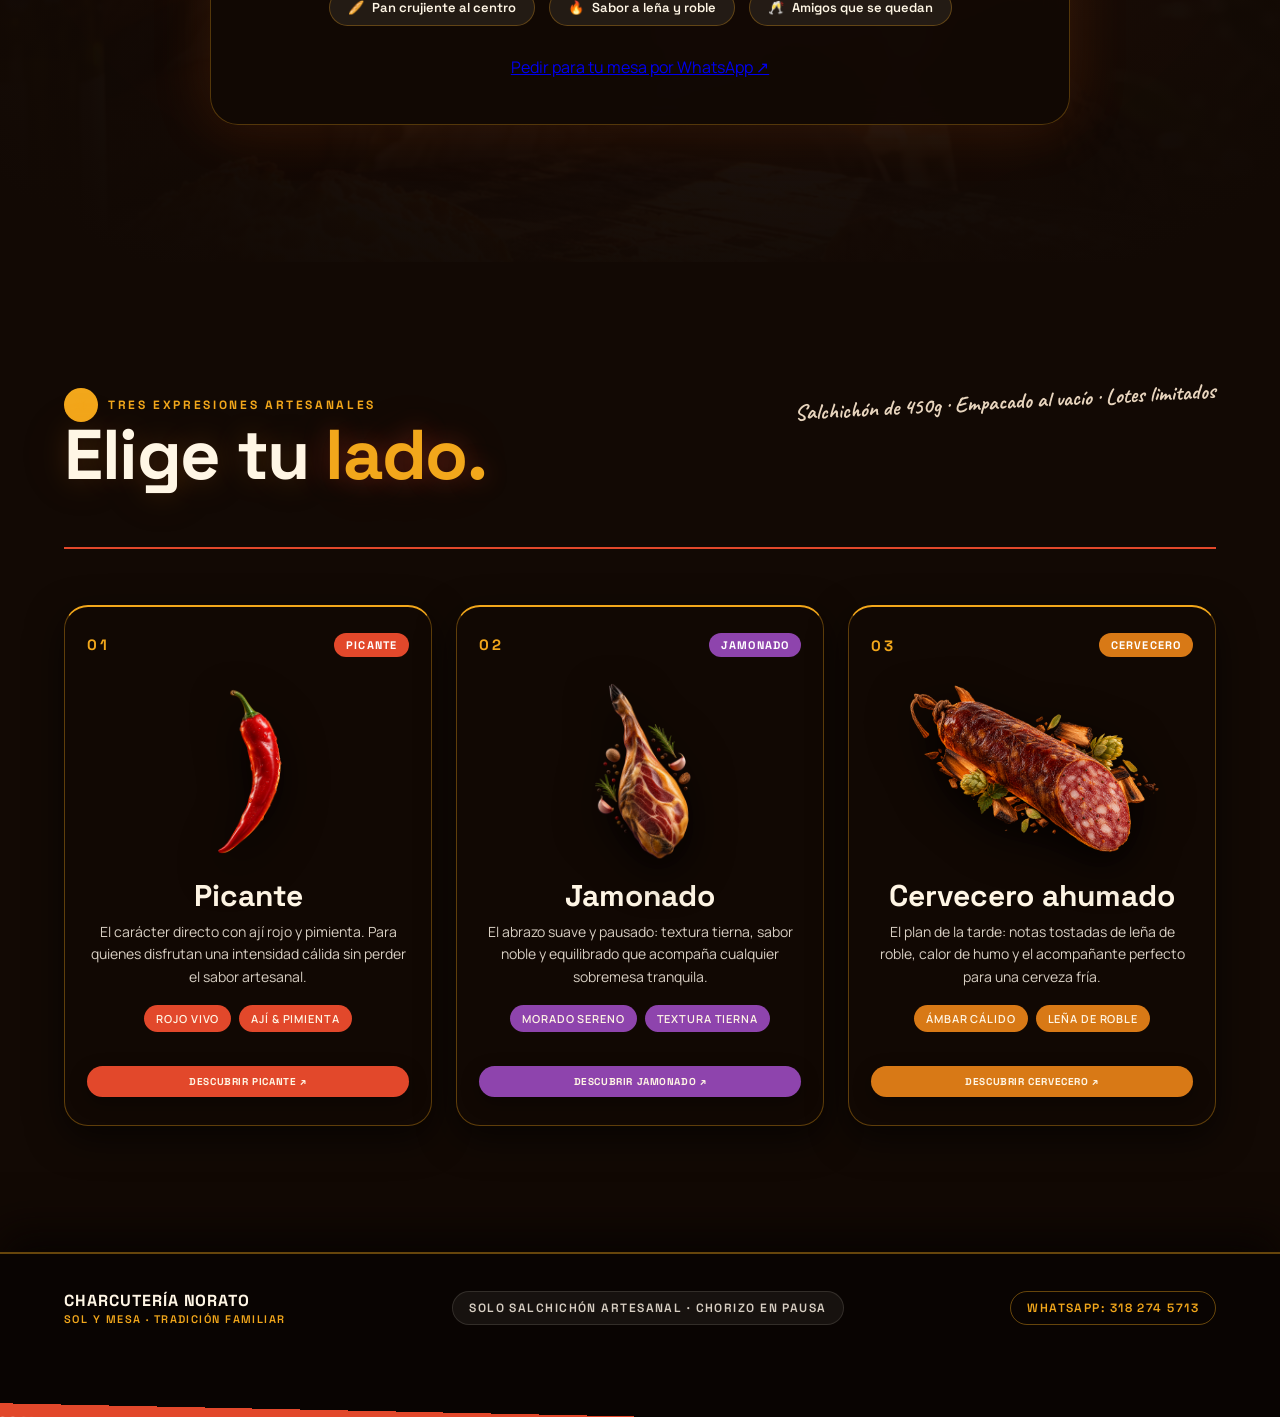
==== commit 8e6b639e: "feat: integrar protagonistas en tarjetas, centrar hero de variedades, nuevo slogan en Sol y Mesa, me" ====
--- a/index.html
+++ b/index.html
@@ -4,7 +4,27 @@
 <meta charset="utf-8">
 <meta name="viewport" content="width=device-width, initial-scale=1">
 <title>Charcutería Norato — Sol y Mesa</title>
-<meta name="description" content="Charcutería Norato: salchichón artesanal para compartir. Platos, mesa y buen rato.">
+<meta name="description" content="Porque el salchichón bueno se cuenta con la boca llena. Salchichón artesanal colombiano ahumado con leña de roble y receta familiar de los 80.">
+
+<!-- Open Graph / WhatsApp / Facebook -->
+<meta property="og:type" content="website">
+<meta property="og:url" content="https://mauriciobustamantegaravito-hub.github.io/charcuteria/">
+<meta property="og:site_name" content="Charcutería Norato">
+<meta property="og:title" content="Charcutería Norato — Porque el salchichón bueno se cuenta con la boca llena">
+<meta property="og:description" content="Salchichón artesanal elaborado con pierna de cerdo y tocino de primera calidad, ahumado con leña de roble en lotes pequeños. Picante, Jamonado y Cervecero ahumado.">
+<meta property="og:image" content="https://mauriciobustamantegaravito-hub.github.io/charcuteria/assets/proceso-1-seleccion.jpg">
+<meta property="og:image:secure_url" content="https://mauriciobustamantegaravito-hub.github.io/charcuteria/assets/proceso-1-seleccion.jpg">
+<meta property="og:image:type" content="image/jpeg">
+<meta property="og:image:width" content="1200">
+<meta property="og:image:height" content="900">
+<meta property="og:locale" content="es_CO">
+
+<!-- Twitter Card -->
+<meta name="twitter:card" content="summary_large_image">
+<meta name="twitter:title" content="Charcutería Norato — Salchichón Artesanal">
+<meta name="twitter:description" content="Porque el salchichón bueno se cuenta con la boca llena. Elaboración artesanal con leña de roble.">
+<meta name="twitter:image" content="https://mauriciobustamantegaravito-hub.github.io/charcuteria/assets/proceso-1-seleccion.jpg">
+
 <link rel="manifest" href="/manifest.json">
 <meta name="theme-color" content="#e2482b">
 <link rel="preconnect" href="https://fonts.googleapis.com">
@@ -39,17 +59,16 @@
 
 
 
-.hero-copy{position:relative;z-index:4;width:min(100%,820px);max-width:820px;min-width:0;margin:0 auto;text-align:center;padding:0!important;background:transparent!important;border:none!important;box-shadow:none!important}
+.hero-copy{position:relative;z-index:4;width:min(100%,860px);max-width:860px;min-width:0;margin:0 auto;text-align:center;padding:0!important;background:transparent!important;border:none!important;box-shadow:none!important}
 .kicker{display:inline-flex;align-items:center;justify-content:center;gap:10px;font:700 12px 'Space Grotesk';letter-spacing:.22em;text-transform:uppercase;color:var(--tomate);margin:0 auto 20px}
 .kicker .sun-badge{width:34px;height:34px;border-radius:50%;background:var(--oro);display:grid;place-items:center;font-size:16px;animation:pop 2.4s var(--ease) infinite}
-.hero h1{font:500 clamp(52px,9.5vw,138px)/1.12 'Space Grotesk';letter-spacing:-.03em;margin:0 auto 20px;padding:.08em .06em .14em;max-width:100%;min-width:0;overflow-wrap:anywhere;overflow:visible;text-align:center}
-.hero h1 .word-wrap{white-space:nowrap;display:inline-block;line-height:1.12;overflow:visible}
-.hero h1 .word-wrap:nth-child(2){font-family:'Space Grotesk',Arial,sans-serif;font-style:normal;font-weight:700;letter-spacing:-.055em}
-.hero h1 .hl{color:var(--tomate);position:relative;display:inline-block}
-.hero h1 .hl:after{content:"";position:absolute;left:-2%;bottom:4%;width:104%;height:.18em;background:var(--oro);border-radius:999px;z-index:-1;transform:scaleX(0);transform-origin:left;animation:swipe 1s .9s var(--ease) forwards}
-.hero p{font:400 18px/1.65 Manrope;width:100%;max-width:540px;margin:0 auto 28px;color:#e8d5be;overflow-wrap:anywhere;text-align:center}
-.hero .handnote{display:none}
-.hero .handnote:after{content:"";display:block;width:120px;height:6px;background:var(--oro);opacity:.85;box-shadow:0 2px 8px rgba(0,0,0,.4);border-radius:999px;margin-top:6px;transform:rotate(4deg)}
+.hero-slogan{margin:0 auto 20px;text-align:center;padding:0;max-width:100%}
+.slogan-top{display:block;font:700 clamp(32px,6.8vw,78px)/1.08 'Space Grotesk',sans-serif;letter-spacing:-.045em;color:var(--sun);margin-bottom:6px;text-shadow:0 0 40px rgba(0,0,0,0.8)}
+.slogan-script{display:block;font:700 clamp(38px,8.8vw,98px)/1.06 'Caveat',cursive;color:var(--oro);text-shadow:0 0 35px rgba(242,167,27,0.5),0 0 70px rgba(226,72,43,0.3);margin-top:2px;transform:rotate(-1.5deg)}
+.hero-actions{display:flex;justify-content:center;align-items:center;gap:14px;flex-wrap:wrap;margin-top:24px}
+.hero-cta-secondary{display:inline-flex;align-items:center;gap:10px;padding:14px 22px;border-radius:999px;border:1px solid rgba(242,167,27,0.4);background:rgba(18,9,4,0.7);backdrop-filter:blur(8px);color:var(--sun);text-decoration:none;font:700 13px 'Space Grotesk';letter-spacing:.04em;transition:all .25s ease}
+.hero-cta-secondary:hover{border-color:var(--oro);background:rgba(35,17,8,0.85);transform:translateY(-2px);color:var(--oro)}
+.hero p{font:400 18px/1.65 Manrope;width:100%;max-width:580px;margin:0 auto;color:#e8d5be;overflow-wrap:anywhere;text-align:center}
 /* ===== MARQUEE MIDDLE ===== */
 .marquee-mid{background:var(--oro);color:var(--tinta);padding:14px 0;overflow:hidden;transform:rotate(0)}
 .marquee-mid .ticker-track{animation:tick 20s linear infinite reverse;font-size:15px}
@@ -94,34 +113,42 @@
 .proceso-video-wrapper video{width:100%;height:100%;object-fit:cover;display:block}
 .proceso-video-info h3{font:600 clamp(28px,3.8vw,42px)/1.1 'Space Grotesk';margin:14px 0 16px;color:var(--sun)}
 .proceso-video-info p{font:400 16px/1.7 Manrope;color:#e8d5be;margin:0 0 24px}
-/* ===== BRINDIS ===== */
-.brindis{position:relative;min-height:100svh;overflow:hidden;display:grid;place-items:center;background:transparent}
-.brindis .bg{position:absolute;inset:0}
-.brindis .bg img{width:100%;height:100%;object-fit:cover;animation:kenburns 16s ease-in-out infinite alternate-reverse}
-.brindis .bg:after{content:"";position:absolute;inset:0;background:radial-gradient(90% 70% at 50% 45%,transparent 30%,rgba(18,9,4,0.8) 92%)}
-.brindis-card{position:relative;z-index:2;width:min(900px,calc(100% - 36px));text-align:center;padding:28px 4vw;max-width:900px;background:rgba(18,9,4,0.75);border:1px solid rgba(242,167,27,0.3);box-shadow:0 0 60px rgba(255,100,20,0.2);backdrop-filter:blur(4px)}
-.brindis-card h2{font:500 clamp(44px,7vw,110px)/.95 'Space Grotesk';letter-spacing:-.03em;margin:0 0 20px;max-width:100%;overflow-wrap:break-word}
-.brindis-card h2 .word-wrap{white-space:nowrap;display:inline}
-.brindis-card h2 .hl{color:var(--tomate)}
-.brindis-card p{font:700 26px Caveat;color:var(--oro);margin:0 0 26px}
-/* ===== SABORES ===== */
+/* ===== BRINDIS (La Sobremesa) ===== */
+.brindis{position:relative;min-height:85svh;overflow:hidden;display:grid;place-items:center;background:transparent;padding:10vh 5vw}
+.brindis-bg{position:absolute;inset:0;z-index:1;overflow:hidden}
+.brindis-bg img{width:100%;height:100%;object-fit:cover;opacity:.28;filter:saturate(1.1) contrast(1.1)}
+.brindis-bg:after{content:"";position:absolute;inset:0;background:radial-gradient(ellipse at center,rgba(18,9,4,0.7) 0%,#120904 90%)}
+.brindis-card{position:relative;z-index:3;width:min(860px,calc(100% - 24px));text-align:center;padding:46px 36px;background:rgba(18,9,4,0.88);backdrop-filter:blur(16px);border:1px solid rgba(242,167,27,0.4);border-radius:28px;box-shadow:0 16px 60px rgba(0,0,0,0.7),0 0 50px rgba(255,100,20,0.15)}
+.brindis-card h2{font:700 clamp(32px,5.8vw,64px)/1.04 'Space Grotesk';margin:0 0 16px;color:var(--sun)}
+.brindis-tagline{font:700 clamp(22px,3.8vw,32px) 'Caveat',cursive;color:var(--oro);margin:0 0 24px}
+.brindis-highlights{display:flex;justify-content:center;gap:14px;flex-wrap:wrap;margin-bottom:30px}
+.brindis-pill{display:inline-flex;align-items:center;gap:8px;padding:9px 18px;border-radius:999px;background:rgba(255,246,229,0.08);border:1px solid rgba(242,167,27,0.3);color:var(--sun);font:600 13px 'Space Grotesk'}
+/* ===== SABORES (Tarjetas con Protagonistas) ===== */
 .sabores{background:transparent;color:var(--sun);padding:14vh 5vw}
-.sabores h2{font:500 clamp(36px,5.5vw,76px)/0.95 'Space Grotesk';letter-spacing:-.02em;margin:0 0 40px}
-.sabores h2 .hl{color:var(--oro)}
-.sabor-grid{display:grid;grid-template-columns:repeat(3,1fr);gap:18px}
-.sabor{background:rgba(18,9,4,0.75);backdrop-filter:blur(8px);border:1px solid rgba(242,167,27,0.35);box-shadow:0 8px 32px rgba(0,0,0,0.5);border-radius:22px;padding:30px 26px;min-height:270px;display:flex;flex-direction:column;justify-content:space-between;transition:transform .45s var(--ease),border-color .45s,background .45s,box-shadow .45s;position:relative;overflow:hidden}
-.sabor:after{content:"✺";position:absolute;right:20px;top:16px;color:var(--oro);font-size:26px;opacity:.35;transition:transform .6s var(--ease),opacity .4s}
-.sabor:hover:after{transform:rotate(180deg) scale(1.3);opacity:1}
-.sabor:hover{transform:translateY(-8px) rotate(-.5deg);border-color:var(--oro);background:#fff6e50d}
-.sabor-grid .sabor:nth-child(2){transition-delay:.08s}.sabor-grid .sabor:nth-child(3){transition-delay:.16s}
+.sabores h2{font:700 clamp(36px,5.5vw,76px)/0.95 'Space Grotesk';letter-spacing:-.02em;margin:0 0 40px}
+.sabor-grid{display:grid;grid-template-columns:repeat(3,1fr);gap:24px}
+.sabor{background:rgba(18,9,4,0.85);backdrop-filter:blur(14px);border:1px solid rgba(242,167,27,0.35);box-shadow:0 12px 36px rgba(0,0,0,0.6);border-radius:24px;padding:26px 22px 28px;display:flex;flex-direction:column;justify-content:space-between;transition:transform .4s var(--ease),border-color .4s,box-shadow .4s;position:relative;overflow:hidden;text-align:center}
+.sabor:hover{transform:translateY(-8px);border-color:var(--oro);box-shadow:0 18px 48px rgba(255,120,30,0.25)}
+.sabor-top{display:flex;justify-content:space-between;align-items:center;margin-bottom:12px}
 .sabor .num{font:700 15px 'Space Grotesk';color:var(--oro);letter-spacing:.2em}
-.sabor h3{font:500 44px/1 'Space Grotesk';margin:60px 0 10px}
-.sabor p{font:400 15px/1.6 Manrope;color:#d8cfc3;margin:0}
-.sabor .chips{display:flex;gap:8px;flex-wrap:wrap;margin-top:18px}
-.chip{font:600 11px Manrope;letter-spacing:.08em;text-transform:uppercase;padding:7px 13px;border-radius:999px;background:var(--tomate);color:var(--sun);transition:transform .3s var(--ease),background .3s,color .3s}
-.sabor:hover .chip{background:var(--oro);color:var(--tinta);transform:translateY(-2px) scale(1.05)}
-/* ===== FOOTER ===== */
-footer{padding:40px 5vw 90px;background:rgba(18,9,4,0.85);backdrop-filter:blur(8px);color:#8d8275;font:600 12px 'Space Grotesk';letter-spacing:.14em;text-transform:uppercase;display:flex;justify-content:space-between;gap:14px;flex-wrap:wrap;border-top:2px solid #fff6e522}
+.sabor-badge{font:700 11px 'Space Grotesk';letter-spacing:.1em;text-transform:uppercase;padding:5px 12px;border-radius:999px}
+.sabor-img-wrap{height:190px;display:flex;align-items:center;justify-content:center;margin:8px auto 14px;position:relative}
+.sabor-img{max-height:180px;max-width:100%;object-fit:contain;filter:drop-shadow(0 14px 22px rgba(0,0,0,0.85));transition:transform .45s var(--ease)}
+.sabor:hover .sabor-img{transform:scale(1.08) translateY(-4px)}
+.sabor-body h3{font:700 30px/1 'Space Grotesk';margin:0 0 10px;color:var(--sun)}
+.sabor-body p{font:400 14px/1.6 Manrope;color:#d8cfc3;margin:0 0 16px;min-height:68px}
+.sabor .chips{display:flex;gap:8px;justify-content:center;flex-wrap:wrap;margin-bottom:20px}
+.chip{font:600 11px Manrope;letter-spacing:.08em;text-transform:uppercase;padding:6px 12px;border-radius:999px;background:var(--tomate);color:var(--sun)}
+.sabor-cta{display:inline-flex;align-items:center;justify-content:center;width:100%;padding:12px 18px;border-radius:999px;background:var(--tomate);color:var(--sun);text-decoration:none;font:700 12px 'Space Grotesk';letter-spacing:.06em;text-transform:uppercase;transition:all .25s ease;box-shadow:0 6px 18px rgba(0,0,0,0.4)}
+.sabor-cta:hover{filter:brightness(1.15);transform:translateY(-2px);box-shadow:0 10px 24px rgba(0,0,0,0.6)}
+/* ===== FOOTER (Alto Contraste vs Llamas) ===== */
+.site-footer{position:relative;z-index:35;background:#090402;border-top:2px solid rgba(242,167,27,0.4);box-shadow:0 -20px 40px #090402;padding:36px 5vw 90px;color:var(--sun)}
+.footer-inner{max-width:1200px;margin:0 auto;display:flex;justify-content:space-between;align-items:center;gap:20px;flex-wrap:wrap;font:600 12px 'Space Grotesk';letter-spacing:.12em;text-transform:uppercase}
+.footer-brand strong{display:block;font:700 16px 'Space Grotesk';color:var(--sun);letter-spacing:.06em}
+.footer-brand .footer-sub{color:var(--oro);font-size:11px}
+.footer-badge{color:#d8cfc3;padding:8px 16px;border-radius:999px;background:rgba(255,246,229,0.06);border:1px solid rgba(255,246,229,0.12)}
+.footer-contact a{color:var(--oro);text-decoration:none;padding:8px 16px;border-radius:999px;border:1px solid rgba(242,167,27,0.4);transition:all .2s}
+.footer-contact a:hover{background:var(--oro);color:#120904}
 /* ===== REVEAL / LETTERS ===== */
 .reveal{opacity:0;transform:translateY(46px) scale(.98);transition:opacity .9s var(--ease),transform .9s var(--ease)}
 .reveal.show{opacity:1;transform:none}
@@ -170,7 +197,18 @@
 </style>
 </head>
 <style>
-.hero-copy{padding:0!important;background:transparent!important;border:none!important;box-shadow:none!important;margin:0 auto;text-align:center}.hero h1,.hero h1 .word-wrap,.hero h1 .word-wrap:nth-child(2){font-family:'Space Grotesk',Arial,sans-serif!important;font-style:normal!important;font-weight:700!important;letter-spacing:-.055em}.hero h1{color:var(--sun);text-shadow:none}.hero h1 .hl{color:var(--tomate)}.hero-copy p{color:#e8d5be;text-shadow:none}@media(max-width:760px){.hero-copy{width:100%!important;margin:0 auto!important;padding:0!important;box-shadow:none!important;background:transparent!important;border:none!important;text-align:center}.hero h1{font-size:clamp(38px,11vw,62px);line-height:1.05}.hero h1 .word-wrap{white-space:nowrap;overflow-wrap:normal;word-break:normal}}
+.hero-copy{padding:0!important;background:transparent!important;border:none!important;box-shadow:none!important;margin:0 auto;text-align:center}
+.slogan-top{font-family:'Space Grotesk',Arial,sans-serif!important;font-style:normal!important;font-weight:700!important;letter-spacing:-.045em!important;color:var(--sun)!important}
+.slogan-script{font-family:'Caveat',cursive!important;font-style:normal!important;font-weight:700!important;color:var(--oro)!important}
+.hero-copy p{color:#e8d5be;text-shadow:none}
+@media(max-width:760px){
+  .hero-copy{width:100%!important;margin:0 auto!important;padding:0!important;box-shadow:none!important;background:transparent!important;border:none!important;text-align:center}
+  .slogan-top{font-size:clamp(28px,7.5vw,48px)!important;line-height:1.1!important}
+  .slogan-script{font-size:clamp(34px,9.5vw,56px)!important;line-height:1.08!important}
+  .sabor-grid{grid-template-columns:1fr;gap:20px}
+  .site-footer{padding:30px 18px 80px}
+  .footer-inner{flex-direction:column;text-align:center;gap:14px}
+}
 </style>
 <body>
 <canvas id="fire-smoke-canvas" class="global-fire-canvas" aria-hidden="true"></canvas>
@@ -208,10 +246,16 @@
 
 
 <div class="hero-copy reveal">
-<div class="kicker"><span class="sun-badge">☀</span> Charcutería Norato</div>
-<h1 class="title-letters"><span class="word-wrap">La mesa</span> <span class="word-wrap">empieza</span> <span class="word-wrap hl">aquí.</span></h1>
-<p>Salchichón artesanal de pierna de cerdo y tocino de primera calidad. Hecho a mano, a fuego lento y con receta de familia.</p>
-<a class="hero-cta" href="#sabores">Descubrir los sabores <span>↓</span></a>
+<div class="kicker"><span class="sun-badge">☀</span> Charcutería Norato · Sol y Mesa</div>
+<h1 class="hero-slogan">
+  <span class="slogan-top">Porque el salchichón bueno</span>
+  <span class="slogan-script">se cuenta con la boca llena.</span>
+</h1>
+<p>Salchichón artesanal elaborado con pierna de cerdo y tocino de primera calidad. Hecho a mano, a fuego lento con leña de roble y receta familiar de los 80.</p>
+<div class="hero-actions">
+  <a class="hero-cta" href="#sabores">Descubrir los sabores <span>↓</span></a>
+  <a class="hero-cta-secondary" href="#proceso">Conocer el oficio <span>↓</span></a>
+</div>
 </div>
 <div class="handnote">¡huele a casa! →</div>
 </section>
@@ -330,31 +374,112 @@
   </div>
 </section>
 
-<!-- BRINDIS -->
+<!-- BRINDIS (La Sobremesa) -->
 <section class="brindis">
-
-<div class="brindis-card reveal">
-<div class="kicker" style="justify-content:center;margin-bottom:26px"><span class="sun-badge">✺</span> Esto no se come en serio</div>
-<h2 class="title-letters"><span class="word-wrap">Para</span> <span class="word-wrap hl">reírse</span> <span class="word-wrap">con pan.</span></h2>
-<p>— porque el salchichón bueno se cuenta con la boca llena.</p>
-</div>
+  <div class="brindis-bg">
+    <img src="assets/brindis.png" alt="Mesa compartida con salchichón Norato y brindis">
+  </div>
+  <div class="brindis-card reveal">
+    <div class="kicker" style="justify-content:center;margin-bottom:18px"><span class="sun-badge">🍷</span> La Sobremesa y el Compartir</div>
+    <h2>Para reírse con pan,<br><span class="hl">vino y buena charla.</span></h2>
+    <p class="brindis-tagline">El salchichón artesanal no se hizo para comerse con prisa ni solemnidad.</p>
+    <div class="brindis-highlights">
+      <div class="brindis-pill"><span>🥖</span> Pan crujiente al centro</div>
+      <div class="brindis-pill"><span>🔥</span> Sabor a leña y roble</div>
+      <div class="brindis-pill"><span>🥂</span> Amigos que se quedan</div>
+    </div>
+    <div class="brindis-action">
+      <a class="hero-cta" href="https://wa.me/573182745713?text=Hola%2C%20quiero%20hacer%20un%20pedido%20de%20salchich%C3%B3n%20Norato%20para%20compartir." target="_blank" rel="noopener">Pedir para tu mesa por WhatsApp ↗</a>
+    </div>
+  </div>
 </section>
 
 <!-- SABORES -->
 <section id="sabores" class="sabores">
-<div class="sec-head reveal" style="align-items:flex-start">
-<div><div class="kicker" style="color:var(--oro)"><span class="sun-badge">☀</span> Tres expresiones</div>
-<h2 class="title-letters" style="color:var(--sun)"><span class="word-wrap">Elige tu</span> <span class="word-wrap hl">lado.</span></h2></div>
-</div>
-<div class="sabor-grid">
-<article class="sabor reveal"><div class="num">01</div><div><h3>Picante</h3><p>El carácter directo. Para quienes no le temen al punto.</p><div class="chips"><span class="chip">Rojo · intenso</span></div><a href="picante/">Descubrir Picante ↗</a></div></article>
-<article class="sabor reveal"><div class="num">02</div><div><h3>Jamonado</h3><p>El abrazo suave: sabor profundo sin prisa.</p><div class="chips"><span class="chip">Morado · profundo</span></div><a href="jamonado/">Descubrir Jamonado ↗</a></div></article>
-<article class="sabor reveal"><div class="num">03</div><div><h3>Cervecero ahumado</h3><p>El plan de la tarde, con calor, humo y su burbuja favorita.</p><div class="chips"><span class="chip">Ámbar · ahumado</span></div><a href="cervecero-ahumado/">Descubrir Cervecero ↗</a></div></article>
-</div>
+  <div class="sec-head reveal" style="align-items:flex-start">
+    <div>
+      <div class="kicker" style="color:var(--oro)"><span class="sun-badge">☀</span> Tres expresiones artesanales</div>
+      <h2 style="color:var(--sun)">Elige tu <span class="hl" style="color:var(--oro)">lado.</span></h2>
+    </div>
+    <div class="sec-note" style="color:#e8d5be">Salchichón de 450g · Empacado al vacío · Lotes limitados</div>
+  </div>
+
+  <div class="sabor-grid">
+    <!-- 01 PICANTE -->
+    <article class="sabor reveal sabor-picante">
+      <div class="sabor-top">
+        <span class="num">01</span>
+        <span class="sabor-badge" style="background:#e2482b;color:#fff">Picante</span>
+      </div>
+      <div class="sabor-img-wrap">
+        <img src="assets/protagonistas/picante-protagonista.png" alt="Salchichón Picante Norato con ají" class="sabor-img">
+      </div>
+      <div class="sabor-body">
+        <h3>Picante</h3>
+        <p>El carácter directo con ají rojo y pimienta. Para quienes disfrutan una intensidad cálida sin perder el sabor artesanal.</p>
+        <div class="chips">
+          <span class="chip">Rojo vivo</span>
+          <span class="chip">Ají & pimienta</span>
+        </div>
+        <a class="sabor-cta" href="picante/">Descubrir Picante ↗</a>
+      </div>
+    </article>
+
+    <!-- 02 JAMONADO -->
+    <article class="sabor reveal sabor-jamonado">
+      <div class="sabor-top">
+        <span class="num">02</span>
+        <span class="sabor-badge" style="background:#8e44ad;color:#fff">Jamonado</span>
+      </div>
+      <div class="sabor-img-wrap">
+        <img src="assets/protagonistas/jamonado-protagonista.png" alt="Salchichón Jamonado Norato" class="sabor-img">
+      </div>
+      <div class="sabor-body">
+        <h3>Jamonado</h3>
+        <p>El abrazo suave y pausado: textura tierna, sabor noble y equilibrado que acompaña cualquier sobremesa tranquila.</p>
+        <div class="chips">
+          <span class="chip" style="background:#8e44ad">Morado sereno</span>
+          <span class="chip" style="background:#8e44ad">Textura tierna</span>
+        </div>
+        <a class="sabor-cta" style="background:#8e44ad" href="jamonado/">Descubrir Jamonado ↗</a>
+      </div>
+    </article>
+
+    <!-- 03 CERVECERO AHUMADO -->
+    <article class="sabor reveal sabor-cervecero">
+      <div class="sabor-top">
+        <span class="num">03</span>
+        <span class="sabor-badge" style="background:#d87916;color:#fff">Cervecero</span>
+      </div>
+      <div class="sabor-img-wrap">
+        <img src="assets/protagonistas/cervecero-protagonista.png" alt="Salchichón Cervecero ahumado Norato" class="sabor-img">
+      </div>
+      <div class="sabor-body">
+        <h3>Cervecero ahumado</h3>
+        <p>El plan de la tarde: notas tostadas de leña de roble, calor de humo y el acompañante perfecto para una cerveza fría.</p>
+        <div class="chips">
+          <span class="chip" style="background:#d87916">Ámbar cálido</span>
+          <span class="chip" style="background:#d87916">Leña de roble</span>
+        </div>
+        <a class="sabor-cta" style="background:#d87916" href="cervecero-ahumado/">Descubrir Cervecero ↗</a>
+      </div>
+    </article>
+  </div>
 </section>
 </main>
 
-<footer><span>Charcutería Norato</span><span>Sol y Mesa</span><span>solo salchichón · chorizo en pausa</span></footer>
+<footer class="site-footer">
+  <div class="footer-inner">
+    <div class="footer-brand">
+      <strong>Charcutería Norato</strong>
+      <span class="footer-sub">Sol y Mesa · Tradición Familiar</span>
+    </div>
+    <div class="footer-badge">Solo salchichón artesanal · Chorizo en pausa</div>
+    <div class="footer-contact">
+      <a href="https://wa.me/573182745713" target="_blank" rel="noopener">WhatsApp: 318 274 5713</a>
+    </div>
+  </div>
+</footer>
 
 <div class="ticker" style="bottom:auto;transform:rotate(1.2deg) scale(1.02)" aria-hidden="true"><div class="ticker-track">
 <span>hagamos mesa <em>✺</em></span><span>luz natural <em>✺</em></span><span>receta familiar de los 80 <em>✺</em></span><span>pierna de cerdo y tocino <em>✺</em></span>
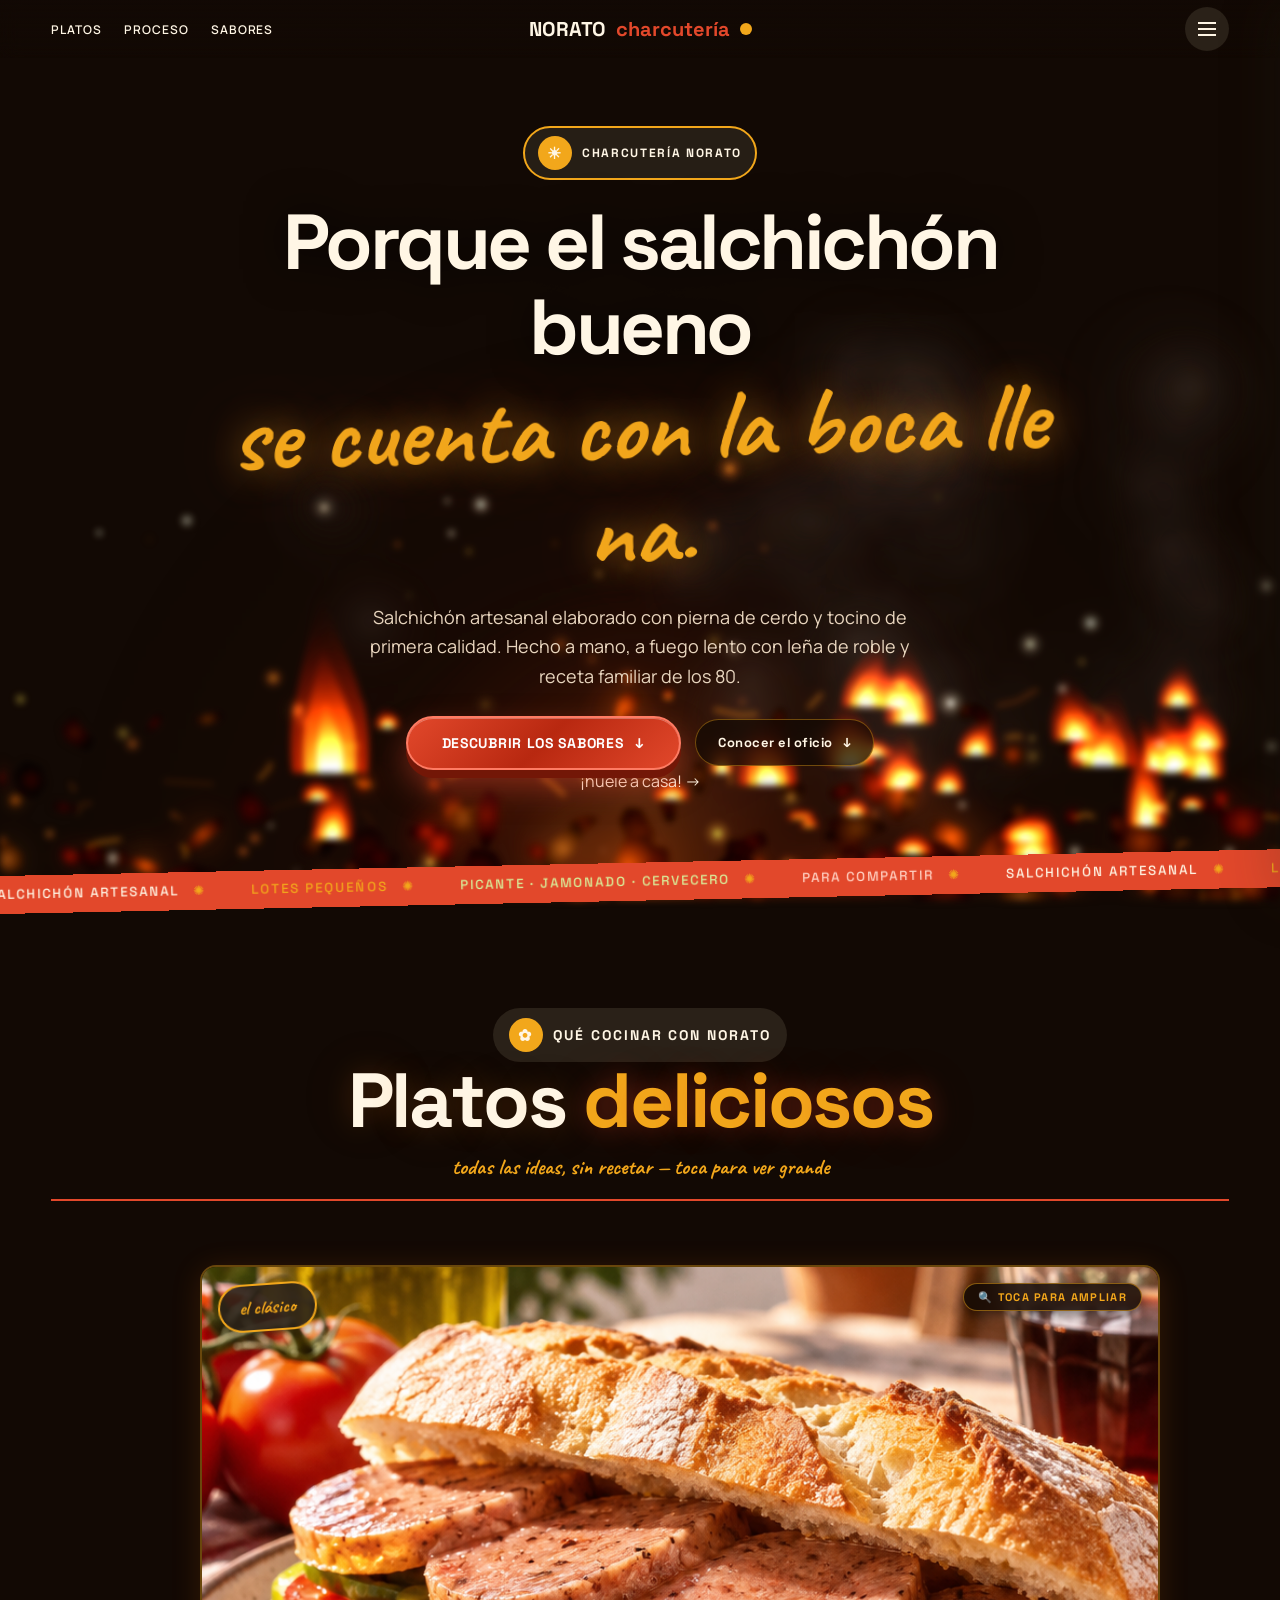
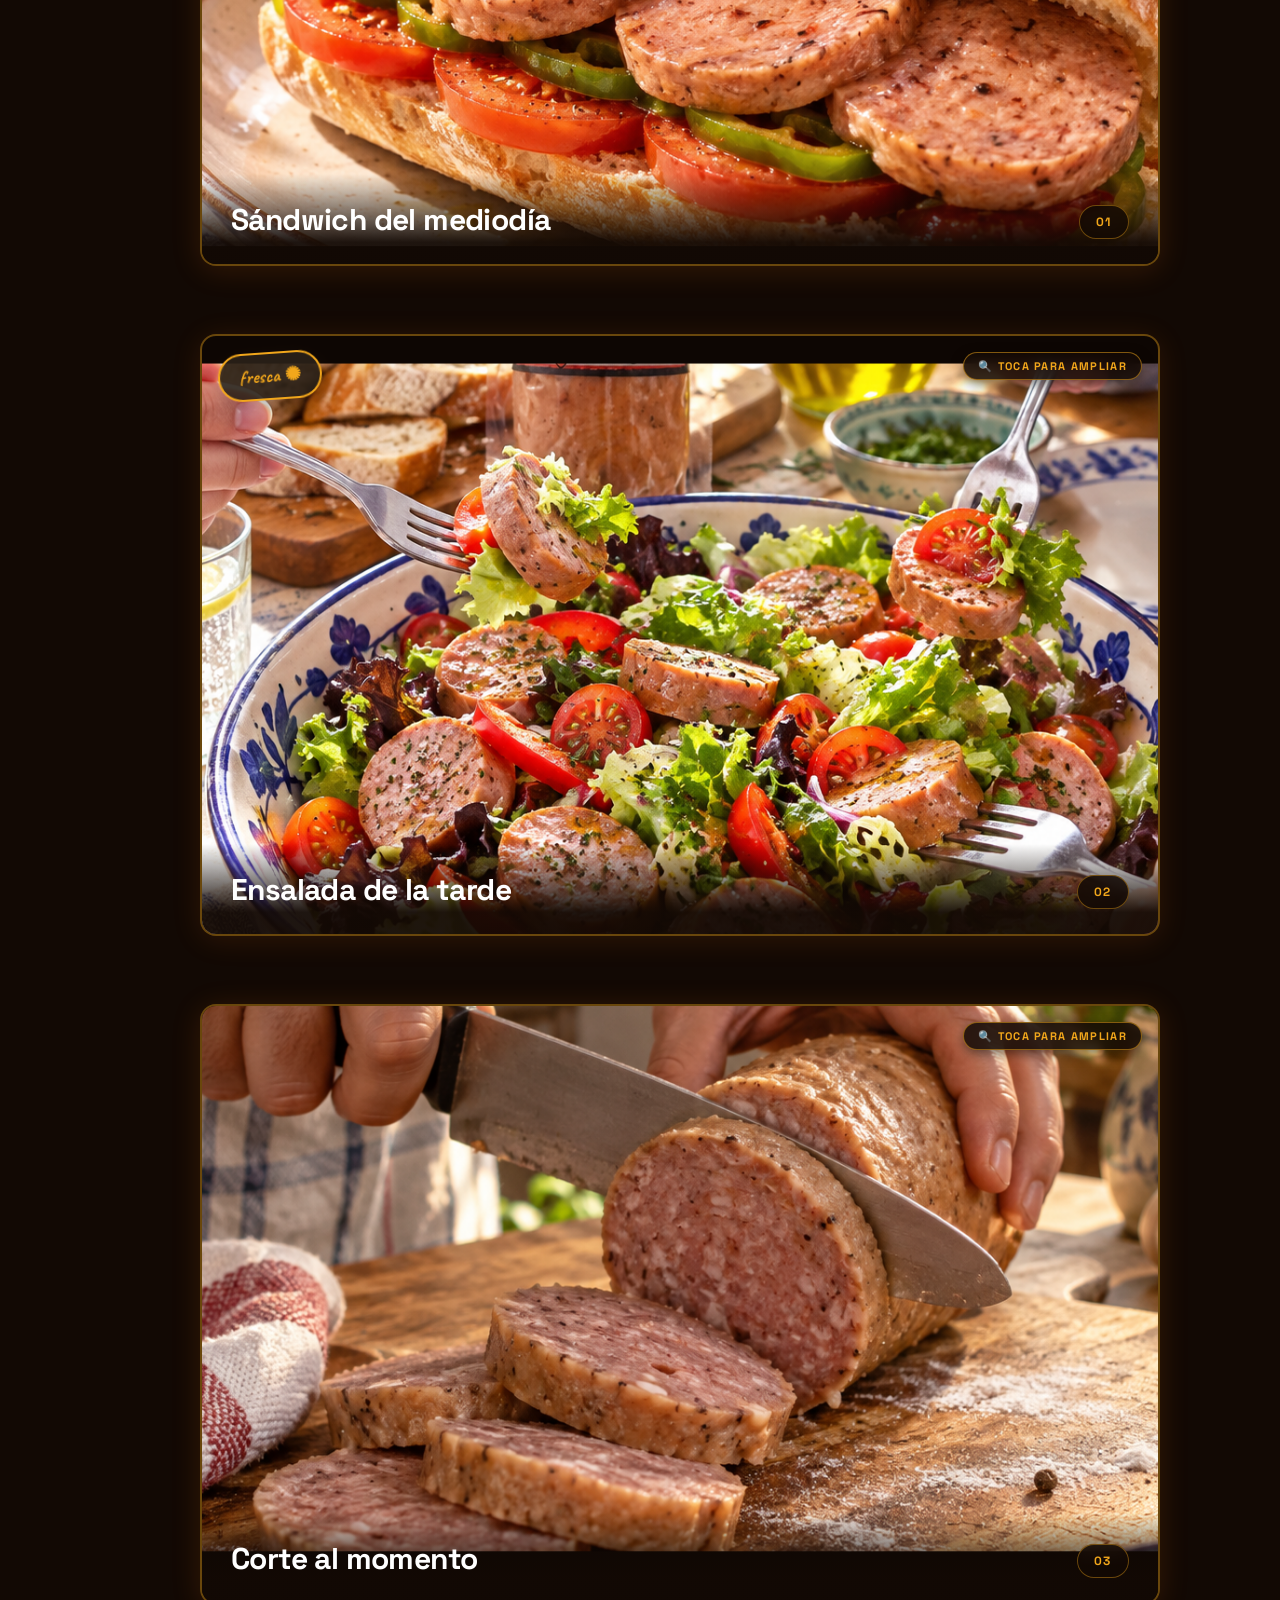
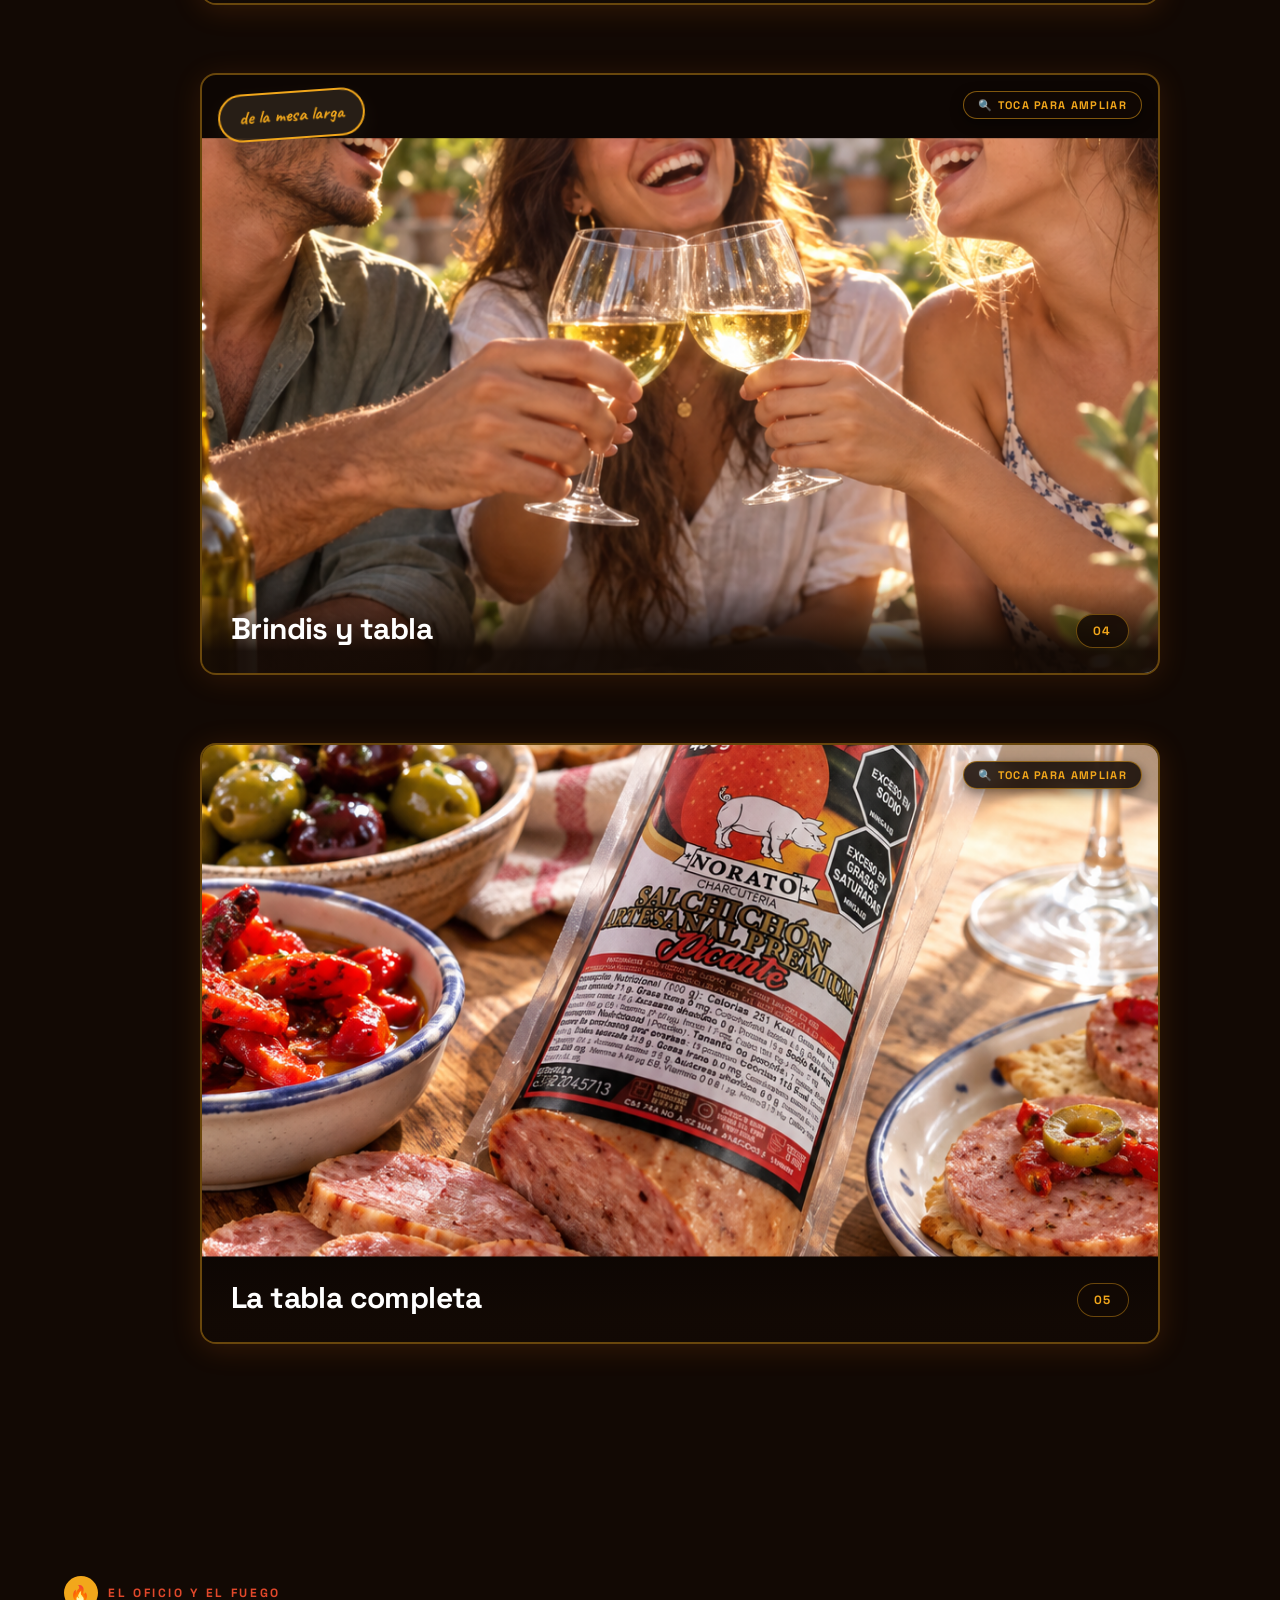
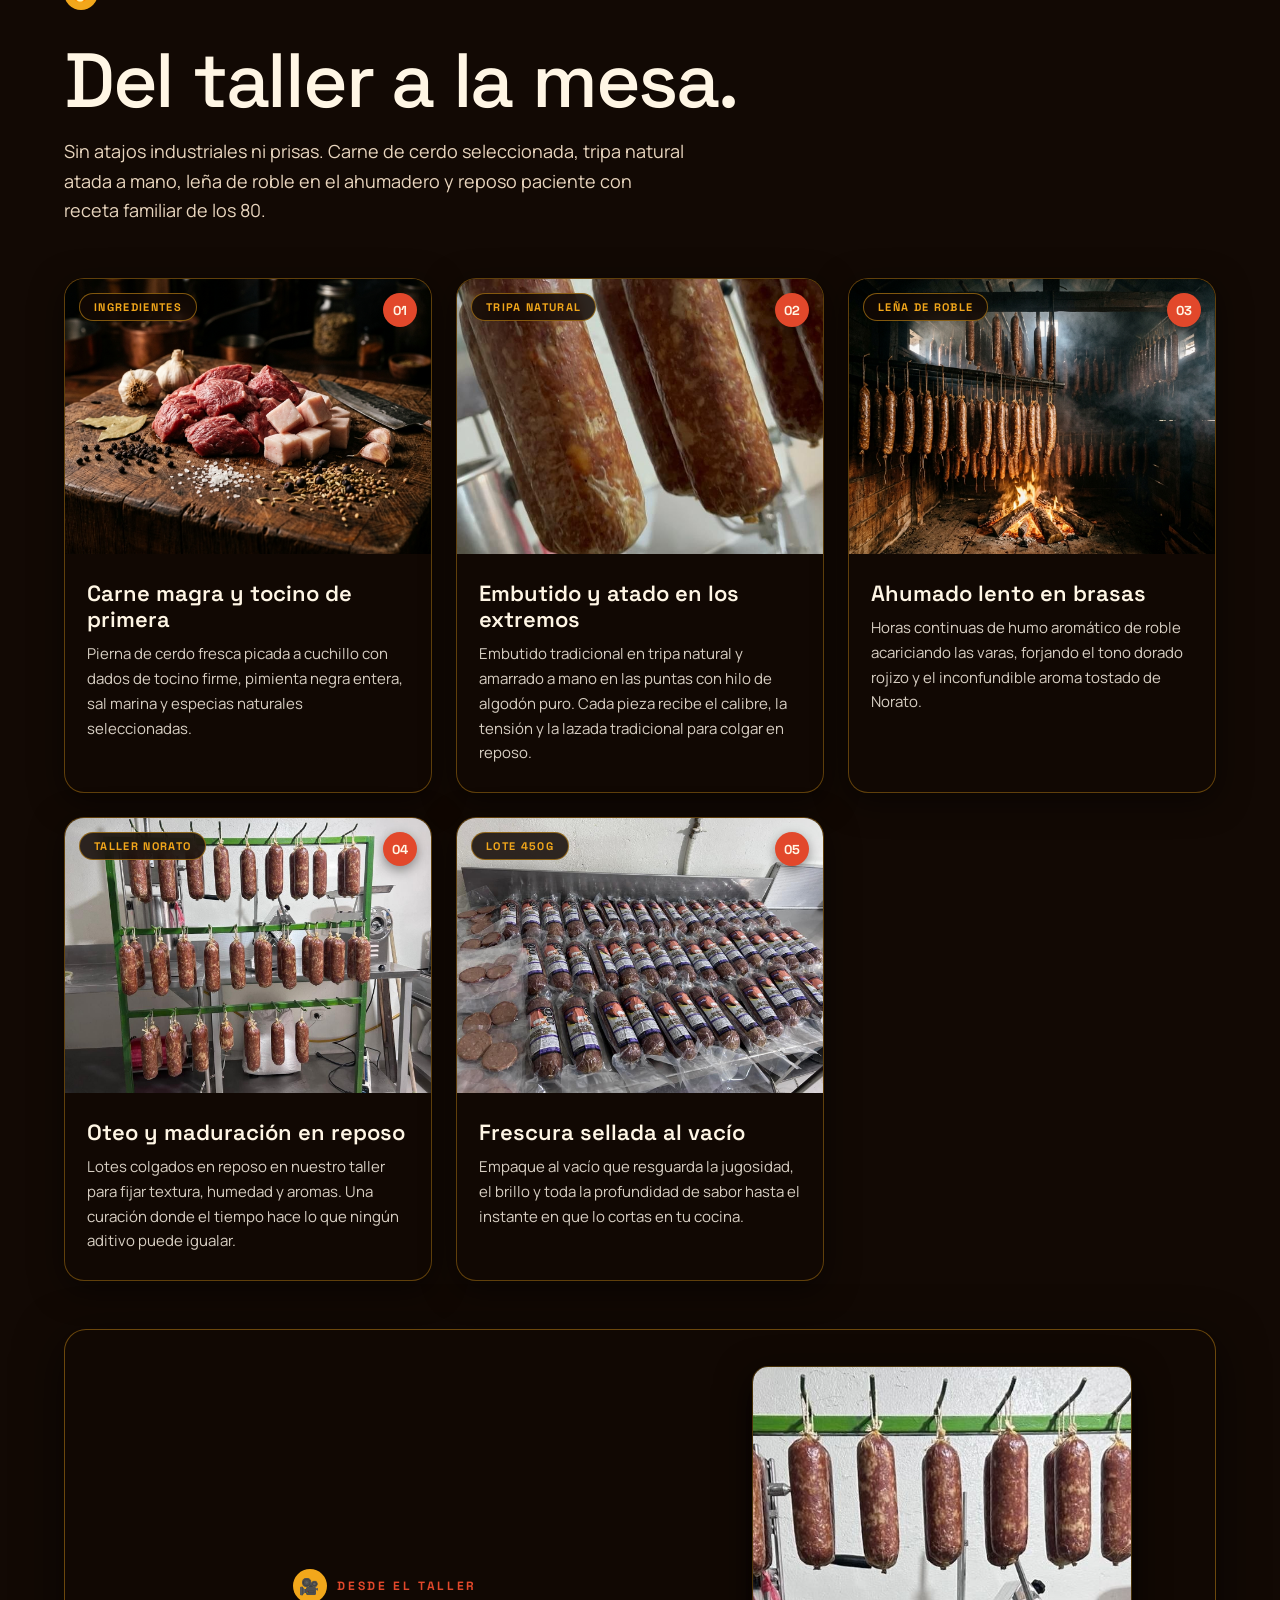
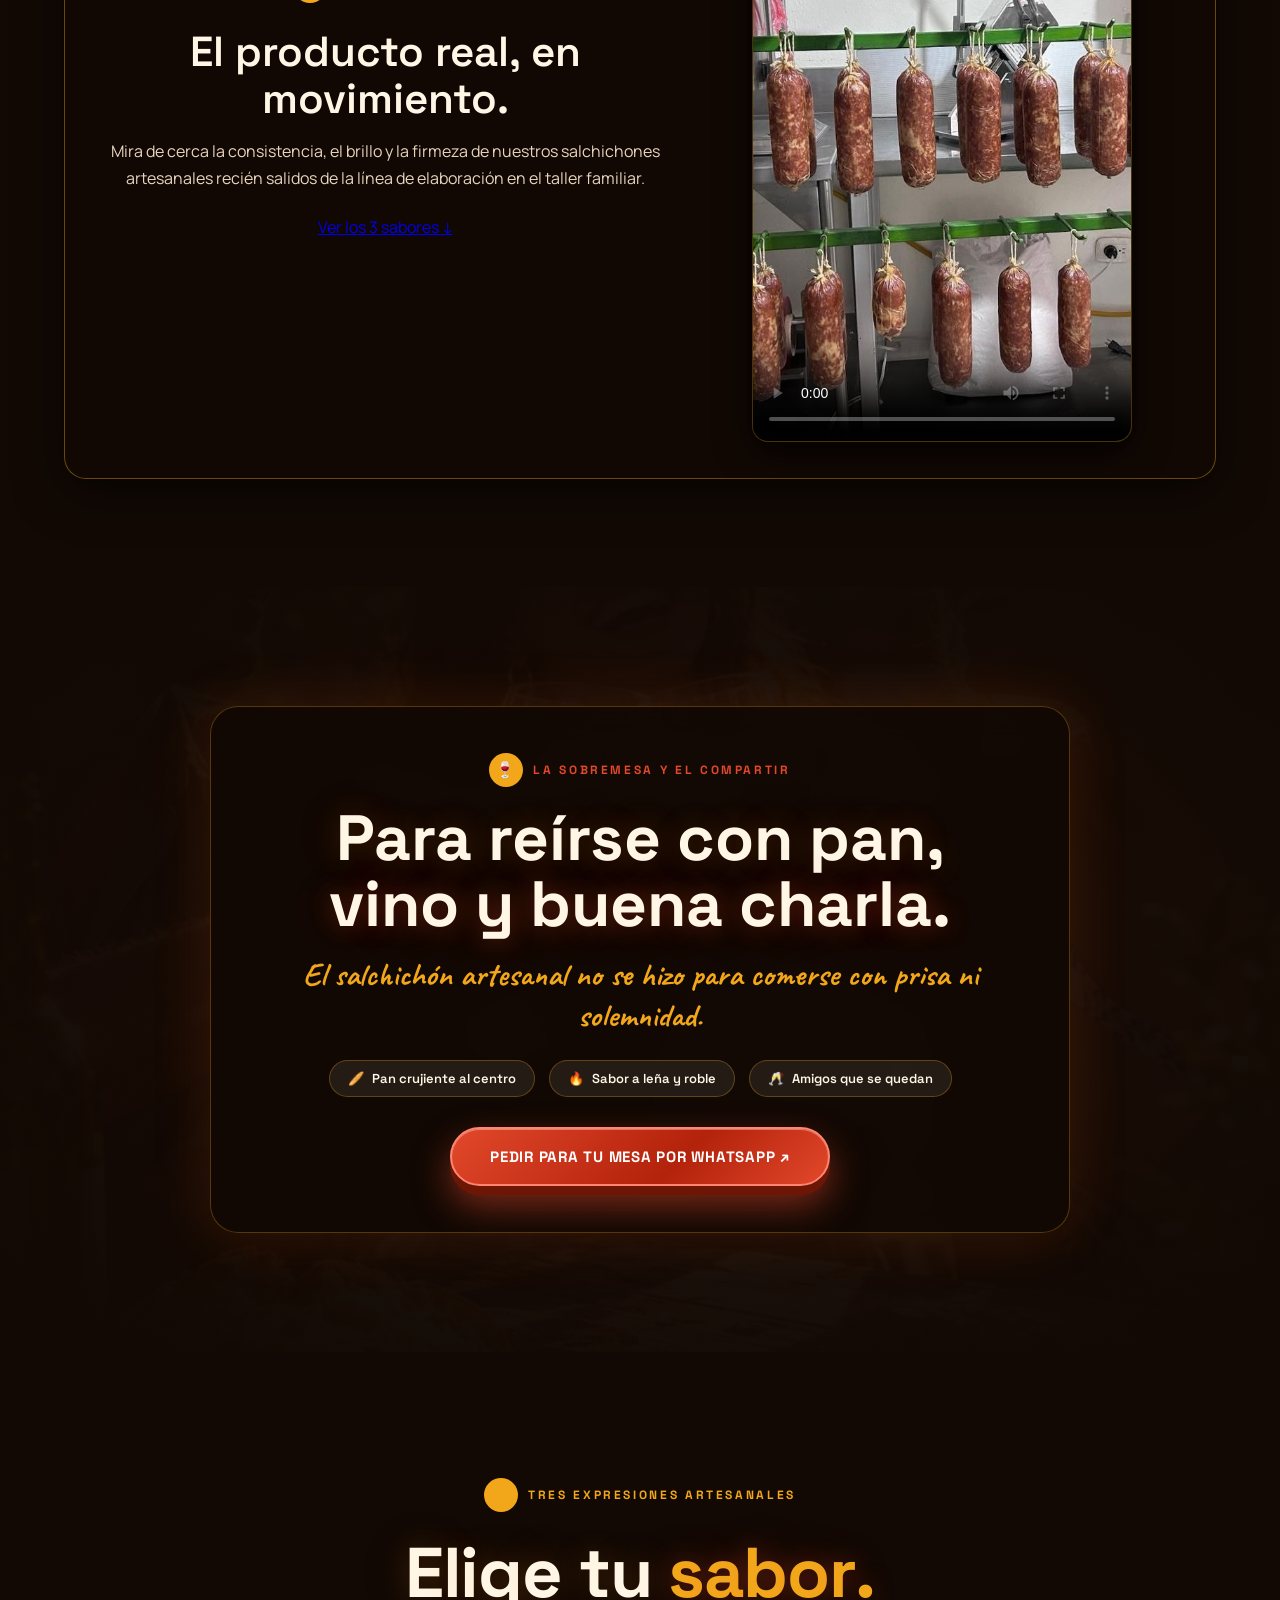
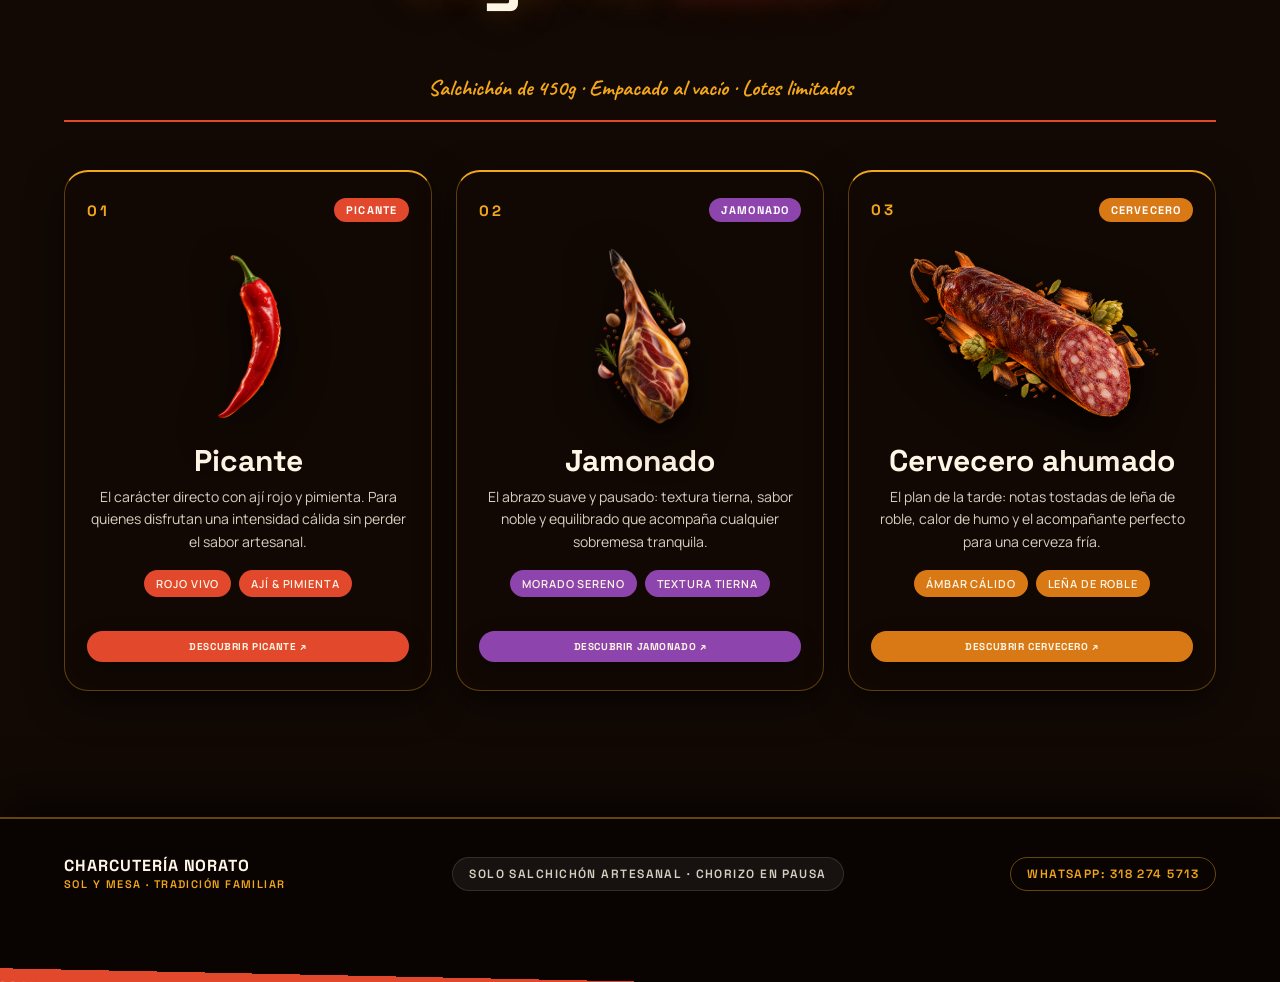
==== commit 7bd31af4: "feat: ajustar kicker a Charcutería Norato, máquina de escribir en slogan, platos full con lightbox, " ====
--- a/index.html
+++ b/index.html
@@ -74,24 +74,61 @@
 .marquee-mid .ticker-track{animation:tick 20s linear infinite reverse;font-size:15px}
 /* ===== SECCIONES ===== */
 section{position:relative}
-.platos{background:transparent;padding:14vh 5vw;min-height:90vh}
-.sec-head{display:flex;align-items:flex-end;justify-content:space-between;gap:24px;margin-bottom:56px;flex-wrap:wrap}
-.sec-head h2{font:500 clamp(38px,6vw,84px)/0.95 'Space Grotesk';letter-spacing:-.03em;margin:12px 0 0}
-.sec-head h2 .word-wrap{white-space:nowrap;display:inline}
+/* ===== PLATOS (Tarjetas Full a los Márgenes) ===== */
+.platos{background:transparent;padding:12vh 4vw;position:relative}
+.sec-head{display:flex;flex-direction:column;align-items:center;justify-content:center;text-align:center;gap:14px;margin-bottom:48px}
+.sec-head h2{font:700 clamp(38px,6vw,84px)/0.95 'Space Grotesk';letter-spacing:-.03em;margin:0 auto;text-align:center}
+.sec-head h2 .word-wrap{white-space:nowrap;display:inline-block}
 .sec-head h2{color:var(--sun)}.sec-head h2 .hl{color:var(--oro)}
-.sec-head .kicker{margin-bottom:0}
-.sec-note{font:700 22px Caveat;color:var(--oro);transform:rotate(-3deg)}
-.grid-platos{display:grid;grid-template-columns:repeat(12,1fr);gap:22px}
-.plato{border-radius:26px;overflow:hidden;position:relative;transition:transform .6s var(--ease);will-change:transform}
-.plato img{width:100%;height:100%;object-fit:cover;display:block;transition:transform 1.1s var(--ease)}
-.plato:hover{transform:translateY(-10px) rotate(-.6deg)}
-.plato:hover img{transform:scale(1.06)}
-.plato .cap{position:absolute;left:0;right:0;bottom:0;padding:18px 20px;background:linear-gradient(transparent,#1f1a14e6);color:#fff;display:flex;justify-content:space-between;align-items:flex-end;gap:12px}
-.plato .cap strong{font:500 20px 'Space Grotesk'}
-.plato .cap strong,.plato .cap span{background:#2a2118d9;padding:7px 10px;border-radius:6px;text-shadow:none}
-.plato .cap span{font:600 11px 'Space Grotesk';letter-spacing:.12em;text-transform:uppercase;color:var(--oro)}
-.plato.p-a,.plato.p-b,.plato.p-c,.plato.p-d,.plato.p-e,.plato.p-f{grid-column:span 4;aspect-ratio:1/1;margin-top:0}
+.sec-head .kicker{margin:0 auto}
+.sec-note{font:700 22px Caveat;color:var(--oro);text-align:center;margin:0 auto}
+.grid-platos{display:flex;flex-direction:column;gap:36px;width:100%;max-width:960px;margin:0 auto}
+.plato{width:100%;border-radius:26px;overflow:hidden;position:relative;transition:all .45s var(--ease);border:2px solid rgba(242,167,27,0.4);box-shadow:0 14px 44px rgba(0,0,0,0.65);cursor:pointer;background:#0d0603}
+.plato img{width:100%;height:auto;aspect-ratio:16/10;object-fit:cover;display:block;transition:transform .8s var(--ease)}
+.plato:hover img{transform:scale(1.04)}
+.plato:hover{border-color:var(--oro);box-shadow:0 20px 60px rgba(255,120,30,0.35);transform:translateY(-6px)}
+.plato .cap{position:absolute;left:0;right:0;bottom:0;padding:26px 30px;background:linear-gradient(transparent,rgba(18,9,4,0.95) 75%);color:#fff;display:flex;justify-content:space-between;align-items:flex-end;gap:16px}
+.plato .cap strong{font:700 clamp(20px,3.8vw,30px) 'Space Grotesk';letter-spacing:-.02em;background:none;padding:0}
+.plato .cap span{font:700 12px 'Space Grotesk';letter-spacing:.14em;text-transform:uppercase;color:var(--oro);background:rgba(18,9,4,0.85);backdrop-filter:blur(8px);padding:8px 16px;border-radius:999px;border:1px solid rgba(242,167,27,0.4)}
+.plato-hint{position:absolute;top:16px;right:16px;background:rgba(18,9,4,0.85);backdrop-filter:blur(8px);color:var(--oro);border:1px solid rgba(242,167,27,0.5);border-radius:999px;font:700 11px 'Space Grotesk';letter-spacing:.12em;text-transform:uppercase;padding:6px 14px;display:flex;align-items:center;gap:6px;box-shadow:0 4px 12px rgba(0,0,0,0.5);pointer-events:none}
 .float-badge{position:absolute;top:16px;left:16px;background:rgba(42,33,24,0.9);color:var(--oro);font:700 19px Caveat;padding:10px 19px;border:2px solid var(--oro);border-radius:999px;box-shadow:0 8px 20px #2a211855;transform:rotate(-4deg);animation:sway 4s ease-in-out infinite;z-index:2}
+/* BOTONES ROJOS */
+.hero-cta-red{position:relative;isolation:isolate;display:inline-flex;align-items:center;justify-content:center;gap:12px;padding:16px 34px;border:2px solid #ff7b63;border-radius:999px;background:linear-gradient(135deg,#e2482b 0%,#b82810 50%,#e2482b 100%);color:#fff;text-decoration:none;font:700 14px 'Space Grotesk';letter-spacing:.05em;text-transform:uppercase;box-shadow:0 8px 0 #731707,0 16px 32px rgba(226,72,43,0.5),inset 0 1px 0 rgba(255,255,255,0.3);overflow:hidden;transition:all .25s var(--ease);cursor:pointer}
+.hero-cta-red:hover{transform:translateY(-3px);filter:brightness(1.12);box-shadow:0 11px 0 #731707,0 20px 40px rgba(226,72,43,0.65)}
+.hero-cta-red:active{transform:translateY(4px);box-shadow:0 4px 0 #731707,0 8px 16px rgba(226,72,43,0.4)}
+.hero-cta-red-large{position:relative;isolation:isolate;display:inline-flex;align-items:center;justify-content:center;gap:12px;padding:18px 38px;border:2px solid #ff856e;border-radius:999px;background:linear-gradient(135deg,#e2482b 0%,#b3220b 60%,#e2482b 100%);color:#fff;text-decoration:none;font:700 15px 'Space Grotesk';letter-spacing:.05em;text-transform:uppercase;box-shadow:0 9px 0 #6e1606,0 18px 36px rgba(226,72,43,0.55),inset 0 1px 0 rgba(255,255,255,0.35);overflow:hidden;transition:all .25s var(--ease);cursor:pointer;margin:0 auto}
+.hero-cta-red-large:hover{transform:translateY(-3px);filter:brightness(1.15);box-shadow:0 12px 0 #6e1606,0 22px 44px rgba(226,72,43,0.7)}
+/* LIGHTBOX */
+.plato-lightbox{position:fixed;inset:0;z-index:9999;display:none;align-items:center;justify-content:center;padding:20px;opacity:0;transition:opacity .3s var(--ease)}
+.plato-lightbox.is-open{display:flex;opacity:1}
+.lightbox-backdrop{position:absolute;inset:0;background:rgba(9,4,2,0.92);backdrop-filter:blur(10px)}
+.lightbox-content{position:relative;z-index:2;max-width:92vw;max-height:88vh;display:flex;flex-direction:column;align-items:center;text-align:center}
+.lightbox-content img{max-width:100%;max-height:75vh;border-radius:18px;border:2px solid var(--oro);box-shadow:0 20px 60px rgba(0,0,0,0.9);object-fit:contain}
+.lightbox-caption{margin-top:14px;color:var(--sun);font:700 18px 'Space Grotesk';letter-spacing:.04em}
+.lightbox-close{position:absolute;top:-46px;right:0;background:none;border:none;color:var(--sun);font-size:32px;cursor:pointer;padding:6px 12px;transition:transform .2s}
+.lightbox-close:hover{transform:scale(1.2);color:var(--tomate)}
+/* MOVIMIENTO VIVO DE ELEMENTOS DE SABOR */
+@keyframes saborFloatLive{
+  0%,100%{transform:translateY(0) rotate(0deg) scale(1);filter:drop-shadow(0 14px 22px rgba(226,72,43,0.65))}
+  25%{transform:translateY(-10px) rotate(-2deg) scale(1.05);filter:drop-shadow(0 22px 30px rgba(226,72,43,0.85))}
+  50%{transform:translateY(-4px) rotate(1.5deg) scale(1.02);filter:drop-shadow(0 16px 24px rgba(226,72,43,0.7))}
+  75%{transform:translateY(-12px) rotate(-1deg) scale(1.06);filter:drop-shadow(0 24px 32px rgba(226,72,43,0.9))}
+}
+@keyframes jamonadoFloatLive{
+  0%,100%{transform:translateY(0) rotate(0deg) scale(1);filter:drop-shadow(0 14px 22px rgba(142,68,173,0.65))}
+  30%{transform:translateY(-9px) rotate(1.5deg) scale(1.04);filter:drop-shadow(0 20px 28px rgba(142,68,173,0.8))}
+  60%{transform:translateY(-3px) rotate(-1deg) scale(1.02);filter:drop-shadow(0 16px 24px rgba(142,68,173,0.7))}
+  85%{transform:translateY(-11px) rotate(1deg) scale(1.05);filter:drop-shadow(0 22px 30px rgba(142,68,173,0.85))}
+}
+@keyframes cerveceroFloatLive{
+  0%,100%{transform:translateY(0) rotate(0deg) scale(1);filter:drop-shadow(0 14px 22px rgba(216,121,22,0.65))}
+  28%{transform:translateY(-10px) rotate(-1.5deg) scale(1.04);filter:drop-shadow(0 22px 28px rgba(216,121,22,0.8))}
+  55%{transform:translateY(-4px) rotate(1deg) scale(1.02);filter:drop-shadow(0 16px 24px rgba(216,121,22,0.7))}
+  80%{transform:translateY(-11px) rotate(-1deg) scale(1.05);filter:drop-shadow(0 24px 30px rgba(216,121,22,0.85))}
+}
+.sabor-picante .sabor-img{animation:saborFloatLive 4.2s ease-in-out infinite}
+.sabor-jamonado .sabor-img{animation:jamonadoFloatLive 5s 0.6s ease-in-out infinite}
+.sabor-cervecero .sabor-img{animation:cerveceroFloatLive 4.6s 1.2s ease-in-out infinite}
 /* ===== PROCESO (Editorial & Galería de Oficio) ===== */
 .proceso{background:transparent;padding:12vh 5vw;position:relative}
 .proceso-header{max-width:820px;margin-bottom:52px}
@@ -246,14 +283,14 @@
 
 
 <div class="hero-copy reveal">
-<div class="kicker"><span class="sun-badge">☀</span> Charcutería Norato · Sol y Mesa</div>
+<div class="kicker"><span class="sun-badge">☀</span> Charcutería Norato</div>
 <h1 class="hero-slogan">
   <span class="slogan-top">Porque el salchichón bueno</span>
-  <span class="slogan-script">se cuenta con la boca llena.</span>
+  <span class="slogan-script title-letters"><span class="word-wrap">se</span> <span class="word-wrap">cuenta</span> <span class="word-wrap">con</span> <span class="word-wrap">la</span> <span class="word-wrap">boca</span> <span class="word-wrap">llena.</span></span>
 </h1>
 <p>Salchichón artesanal elaborado con pierna de cerdo y tocino de primera calidad. Hecho a mano, a fuego lento con leña de roble y receta familiar de los 80.</p>
 <div class="hero-actions">
-  <a class="hero-cta" href="#sabores">Descubrir los sabores <span>↓</span></a>
+  <a class="hero-cta-red" href="#sabores">Descubrir los sabores <span>↓</span></a>
   <a class="hero-cta-secondary" href="#proceso">Conocer el oficio <span>↓</span></a>
 </div>
 </div>
@@ -271,14 +308,14 @@
 <div class="sec-head reveal">
 <div><div class="kicker"><span class="sun-badge">✿</span> Qué cocinar con Norato</div>
 <h2 class="title-letters"><span class="word-wrap">Platos</span> <span class="word-wrap hl">deliciosos</span></h2></div>
-<div class="sec-note">todas las ideas, sin recetar —</div>
+<div class="sec-note">todas las ideas, sin recetar — toca para ver grande</div>
 </div>
 <div class="grid-platos">
-<figure class="plato p-a reveal"><img src="assets/sandwich.png" alt="Sándwich de salchichón Norato"><span class="float-badge">el clásico</span><figcaption class="cap"><strong>Sándwich del mediodía</strong><span>01</span></figcaption></figure>
-<figure class="plato p-b reveal"><img src="assets/ensalada.png" alt="Ensalada con salchichón"><span class="float-badge">fresca ✺</span><figcaption class="cap"><strong>Ensalada de la tarde</strong><span>02</span></figcaption></figure>
-<figure class="plato p-c reveal"><img src="assets/manos-corte.png" alt="Manos cortando salchichón"><figcaption class="cap"><strong>Corte al momento</strong><span>03</span></figcaption></figure>
-<figure class="plato p-d reveal"><img src="assets/brindis.png" alt="Brindis con salchichón y pan"><span class="float-badge">de la mesa larga</span><figcaption class="cap"><strong>Brindis y tabla</strong><span>04</span></figcaption></figure>
-<figure class="plato p-e reveal"><img src="assets/hero-mesa.png" alt="Tabla completa con salchichón"><figcaption class="cap"><strong>La tabla completa</strong><span>05</span></figcaption></figure>
+<figure class="plato p-a reveal"><img src="assets/sandwich.png" alt="Sándwich de salchichón Norato"><span class="float-badge">el clásico</span><span class="plato-hint">🔍 Toca para ampliar</span><figcaption class="cap"><strong>Sándwich del mediodía</strong><span>01</span></figcaption></figure>
+<figure class="plato p-b reveal"><img src="assets/ensalada.png" alt="Ensalada fresca con salchichón"><span class="float-badge">fresca ✺</span><span class="plato-hint">🔍 Toca para ampliar</span><figcaption class="cap"><strong>Ensalada de la tarde</strong><span>02</span></figcaption></figure>
+<figure class="plato p-c reveal"><img src="assets/manos-corte.png" alt="Corte artesanal al momento"><span class="plato-hint">🔍 Toca para ampliar</span><figcaption class="cap"><strong>Corte al momento</strong><span>03</span></figcaption></figure>
+<figure class="plato p-d reveal"><img src="assets/brindis.png" alt="Brindis con salchichón y pan"><span class="float-badge">de la mesa larga</span><span class="plato-hint">🔍 Toca para ampliar</span><figcaption class="cap"><strong>Brindis y tabla</strong><span>04</span></figcaption></figure>
+<figure class="plato p-e reveal"><img src="assets/hero-mesa.png" alt="Tabla completa con salchichón"><span class="plato-hint">🔍 Toca para ampliar</span><figcaption class="cap"><strong>La tabla completa</strong><span>05</span></figcaption></figure>
 </div>
 </section>
 
@@ -307,13 +344,13 @@
     <!-- Paso 2 -->
     <article class="proceso-card reveal">
       <div class="proceso-card-img">
-        <img src="assets/proceso-2-atado.jpg" alt="Atado artesanal de salchichón en tripa natural con hilo">
+        <img src="assets/photo_4_2026-11-07_20-51-27.jpg" alt="Atado artesanal en las puntas con tripa natural">
         <span class="proceso-badge">Tripa natural</span>
         <span class="proceso-step-num">02</span>
       </div>
       <div class="proceso-card-body">
-        <h3>Embutido y atado pieza a pieza</h3>
-        <p>Embutido tradicional en tripa natural y atado a mano con hilo de algodón. Cada salchichón recibe el calibre, la tensión y el cuidado de un oficio vivo.</p>
+        <h3>Embutido y atado en los extremos</h3>
+        <p>Embutido tradicional en tripa natural y amarrado a mano en las puntas con hilo de algodón puro. Cada pieza recibe el calibre, la tensión y la lazada tradicional para colgar en reposo.</p>
       </div>
     </article>
 
@@ -358,12 +395,12 @@
   </div>
 
   <!-- Video Showcase -->
-  <div class="proceso-video-box reveal">
-    <div class="proceso-video-info">
-      <div class="kicker"><span class="sun-badge">🎥</span> Desde el taller</div>
-      <h3>El producto real, en movimiento.</h3>
-      <p>Mira de cerca la consistencia, el brillo y la firmeza de nuestros salchichones artesanales recién salidos de la línea de elaboración en el taller familiar.</p>
-      <a class="hero-cta" href="#sabores">Ver los 3 sabores <span>↓</span></a>
+  <div class="proceso-video-box reveal" style="text-align:center">
+    <div class="proceso-video-info" style="text-align:center">
+      <div class="kicker" style="justify-content:center;margin:0 auto 14px"><span class="sun-badge">🎥</span> Desde el taller</div>
+      <h3 style="margin:12px auto 16px;text-align:center">El producto real, en movimiento.</h3>
+      <p style="margin:0 auto 24px;text-align:center">Mira de cerca la consistencia, el brillo y la firmeza de nuestros salchichones artesanales recién salidos de la línea de elaboración en el taller familiar.</p>
+      <a class="hero-cta" style="margin:0 auto" href="#sabores">Ver los 3 sabores <span>↓</span></a>
     </div>
     <div class="proceso-video-wrapper">
       <video controls playsinline preload="metadata" poster="assets/photo_1_2026-11-07_20-51-27.jpg">
@@ -381,32 +418,32 @@
   </div>
   <div class="brindis-card reveal">
     <div class="kicker" style="justify-content:center;margin-bottom:18px"><span class="sun-badge">🍷</span> La Sobremesa y el Compartir</div>
-    <h2>Para reírse con pan,<br><span class="hl">vino y buena charla.</span></h2>
-    <p class="brindis-tagline">El salchichón artesanal no se hizo para comerse con prisa ni solemnidad.</p>
+    <h2 style="text-align:center">Para reírse con pan,<br><span class="hl">vino y buena charla.</span></h2>
+    <p class="brindis-tagline" style="text-align:center">El salchichón artesanal no se hizo para comerse con prisa ni solemnidad.</p>
     <div class="brindis-highlights">
       <div class="brindis-pill"><span>🥖</span> Pan crujiente al centro</div>
       <div class="brindis-pill"><span>🔥</span> Sabor a leña y roble</div>
       <div class="brindis-pill"><span>🥂</span> Amigos que se quedan</div>
     </div>
-    <div class="brindis-action">
-      <a class="hero-cta" href="https://wa.me/573182745713?text=Hola%2C%20quiero%20hacer%20un%20pedido%20de%20salchich%C3%B3n%20Norato%20para%20compartir." target="_blank" rel="noopener">Pedir para tu mesa por WhatsApp ↗</a>
+    <div class="brindis-action" style="display:flex;justify-content:center">
+      <a class="hero-cta-red-large" href="https://wa.me/573182745713?text=Hola%2C%20quiero%20hacer%20un%20pedido%20de%20salchich%C3%B3n%20Norato%20para%20compartir." target="_blank" rel="noopener">Pedir para tu mesa por WhatsApp ↗</a>
     </div>
   </div>
 </section>
 
 <!-- SABORES -->
 <section id="sabores" class="sabores">
-  <div class="sec-head reveal" style="align-items:flex-start">
-    <div>
-      <div class="kicker" style="color:var(--oro)"><span class="sun-badge">☀</span> Tres expresiones artesanales</div>
-      <h2 style="color:var(--sun)">Elige tu <span class="hl" style="color:var(--oro)">lado.</span></h2>
-    </div>
-    <div class="sec-note" style="color:#e8d5be">Salchichón de 450g · Empacado al vacío · Lotes limitados</div>
+  <div class="sec-head reveal">
+    <div class="kicker" style="color:var(--oro);justify-content:center;margin:0 auto 12px"><span class="sun-badge">☀</span> Tres expresiones artesanales</div>
+    <h2 class="title-letters" style="color:var(--sun);text-align:center"><span class="word-wrap">Elige tu</span> <span class="word-wrap hl" style="color:var(--oro)">sabor.</span></h2>
+    <div class="sec-note title-letters" style="color:var(--oro);text-align:center;margin-top:12px">
+      <span class="word-wrap">Salchichón</span> <span class="word-wrap">de</span> <span class="word-wrap">450g</span> <span class="word-wrap">·</span> <span class="word-wrap">Empacado</span> <span class="word-wrap">al</span> <span class="word-wrap">vacío</span> <span class="word-wrap">·</span> <span class="word-wrap">Lotes</span> <span class="word-wrap">limitados</span>
+    </div>
   </div>
 
   <div class="sabor-grid">
     <!-- 01 PICANTE -->
-    <article class="sabor reveal sabor-picante">
+    <article class="sabor reveal sabor-picante" onclick="location.href='picante/'" style="cursor:pointer" role="link" tabindex="0">
       <div class="sabor-top">
         <span class="num">01</span>
         <span class="sabor-badge" style="background:#e2482b;color:#fff">Picante</span>
@@ -426,7 +463,7 @@
     </article>
 
     <!-- 02 JAMONADO -->
-    <article class="sabor reveal sabor-jamonado">
+    <article class="sabor reveal sabor-jamonado" onclick="location.href='jamonado/'" style="cursor:pointer" role="link" tabindex="0">
       <div class="sabor-top">
         <span class="num">02</span>
         <span class="sabor-badge" style="background:#8e44ad;color:#fff">Jamonado</span>
@@ -446,7 +483,7 @@
     </article>
 
     <!-- 03 CERVECERO AHUMADO -->
-    <article class="sabor reveal sabor-cervecero">
+    <article class="sabor reveal sabor-cervecero" onclick="location.href='cervecero-ahumado/'" style="cursor:pointer" role="link" tabindex="0">
       <div class="sabor-top">
         <span class="num">03</span>
         <span class="sabor-badge" style="background:#d87916;color:#fff">Cervecero</span>
@@ -466,6 +503,16 @@
     </article>
   </div>
 </section>
+
+<!-- LIGHTBOX PARA PLATOS -->
+<div id="plato-lightbox" class="plato-lightbox" aria-hidden="true" role="dialog">
+  <div class="lightbox-backdrop"></div>
+  <div class="lightbox-content">
+    <button class="lightbox-close" type="button" aria-label="Cerrar ventana">✕</button>
+    <img src="" alt="" id="lightbox-img">
+    <div class="lightbox-caption" id="lightbox-caption"></div>
+  </div>
+</div>
 </main>
 
 <footer class="site-footer">
@@ -501,6 +548,41 @@
 // ---- reveals
 const rObs=new IntersectionObserver(es=>es.forEach(e=>{if(e.isIntersecting){e.target.classList.add('show');rObs.unobserve(e.target)}}),{threshold:.12});
 document.querySelectorAll('.reveal').forEach(e=>rObs.observe(e));
+// ---- Lightbox interactivo para Platos Deliciosos
+const lb = document.getElementById('plato-lightbox');
+const lbImg = document.getElementById('lightbox-img');
+const lbCap = document.getElementById('lightbox-caption');
+const lbClose = document.querySelector('.lightbox-close');
+const lbBackdrop = document.querySelector('.lightbox-backdrop');
+
+function openLightbox(src, alt, capText) {
+  lbImg.src = src;
+  lbImg.alt = alt;
+  lbCap.textContent = capText;
+  lb.style.display = 'flex';
+  void lb.offsetWidth;
+  lb.classList.add('is-open');
+  lb.setAttribute('aria-hidden', 'false');
+  document.body.style.overflow = 'hidden';
+}
+function closeLightbox() {
+  lb.classList.remove('is-open');
+  lb.setAttribute('aria-hidden', 'true');
+  setTimeout(() => { lb.style.display = 'none'; }, 300);
+  document.body.style.overflow = '';
+}
+if (lbClose && lbBackdrop) {
+  lbClose.addEventListener('click', closeLightbox);
+  lbBackdrop.addEventListener('click', closeLightbox);
+  addEventListener('keydown', e => { if (e.key === 'Escape' && lb.classList.contains('is-open')) closeLightbox(); });
+}
+document.querySelectorAll('.plato').forEach(p => {
+  p.addEventListener('click', () => {
+    const img = p.querySelector('img');
+    const cap = p.querySelector('.cap strong') ? p.querySelector('.cap strong').textContent : img.alt;
+    openLightbox(img.src, img.alt, cap);
+  });
+});
 // ---- parallax suave en platos
 const plats=[...document.querySelectorAll('.plato img')];
 addEventListener('scroll',()=>{const y=scrollY;plats.forEach((im,i)=>{const p=(im.getBoundingClientRect().top)/innerHeight;im.style.transform=`scale(1.06) translateY(${p*22*(i%2?1:-1)}px)`})},{passive:true});
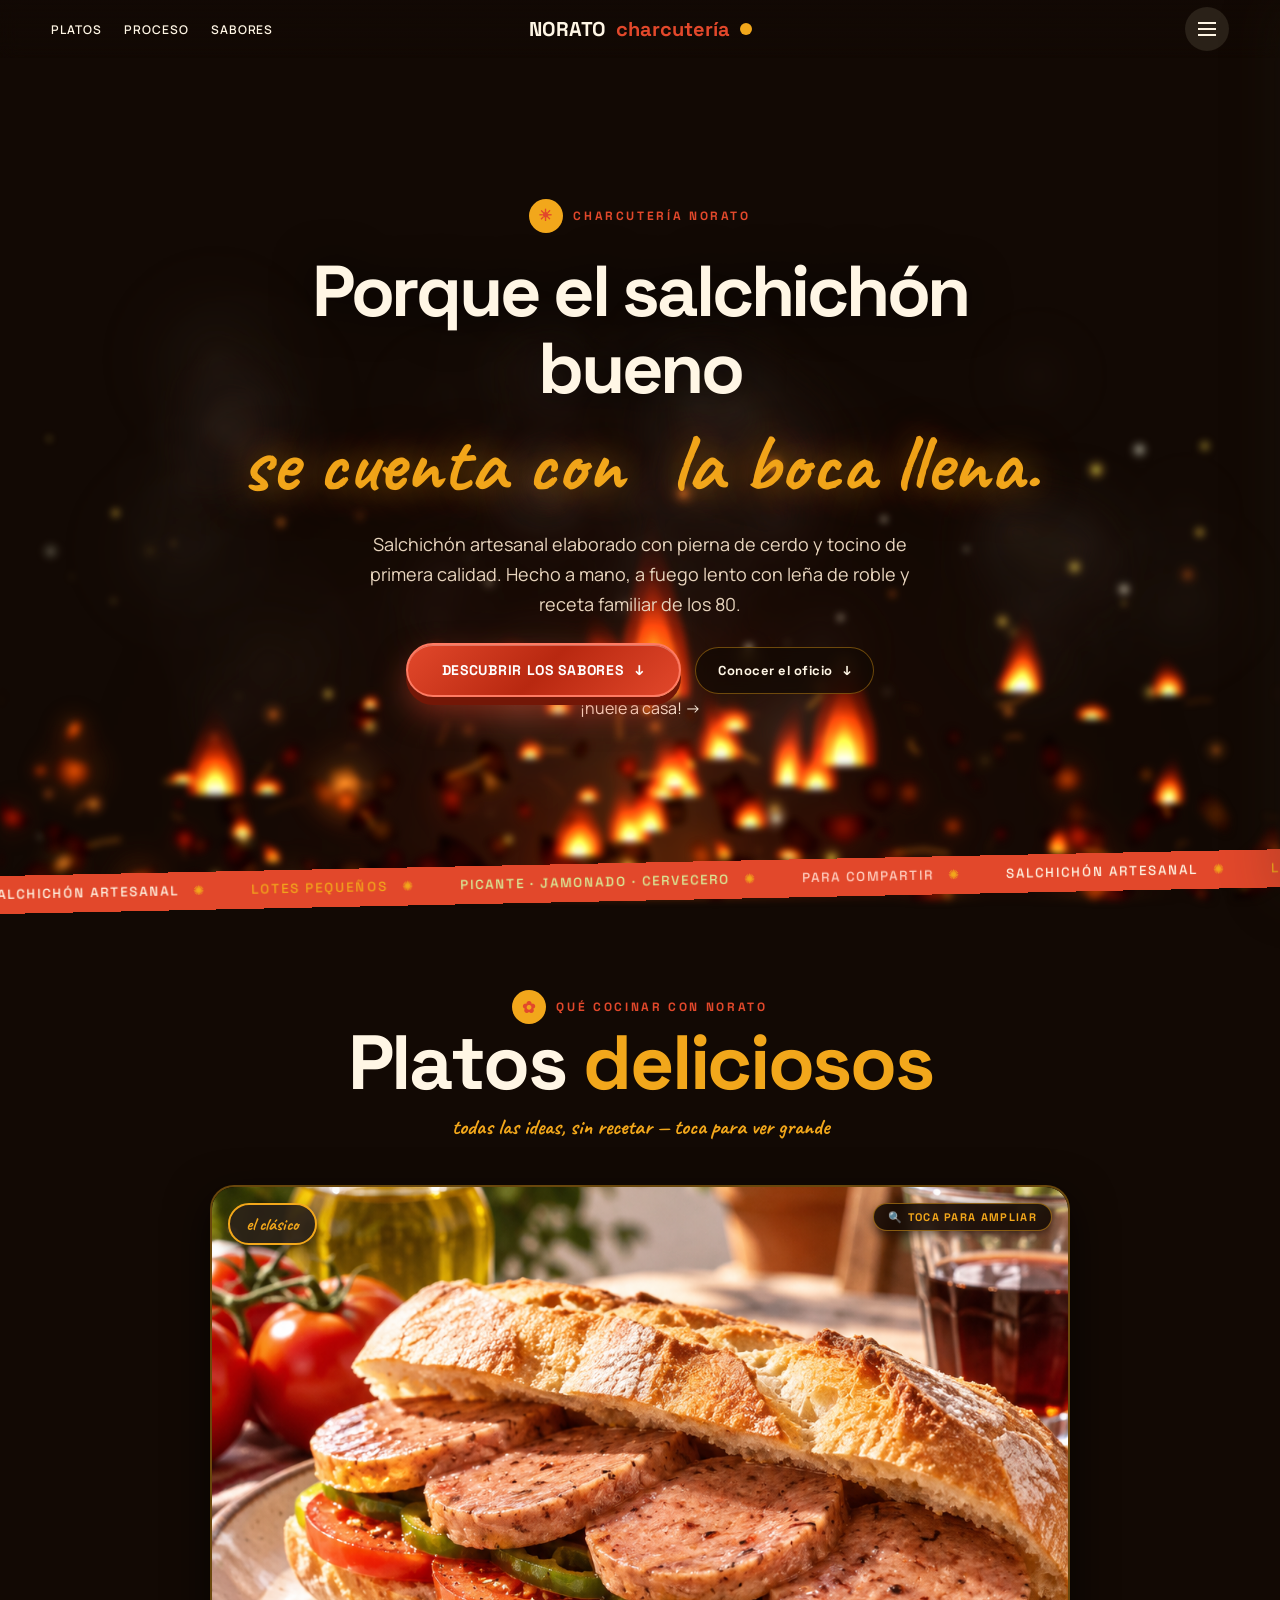
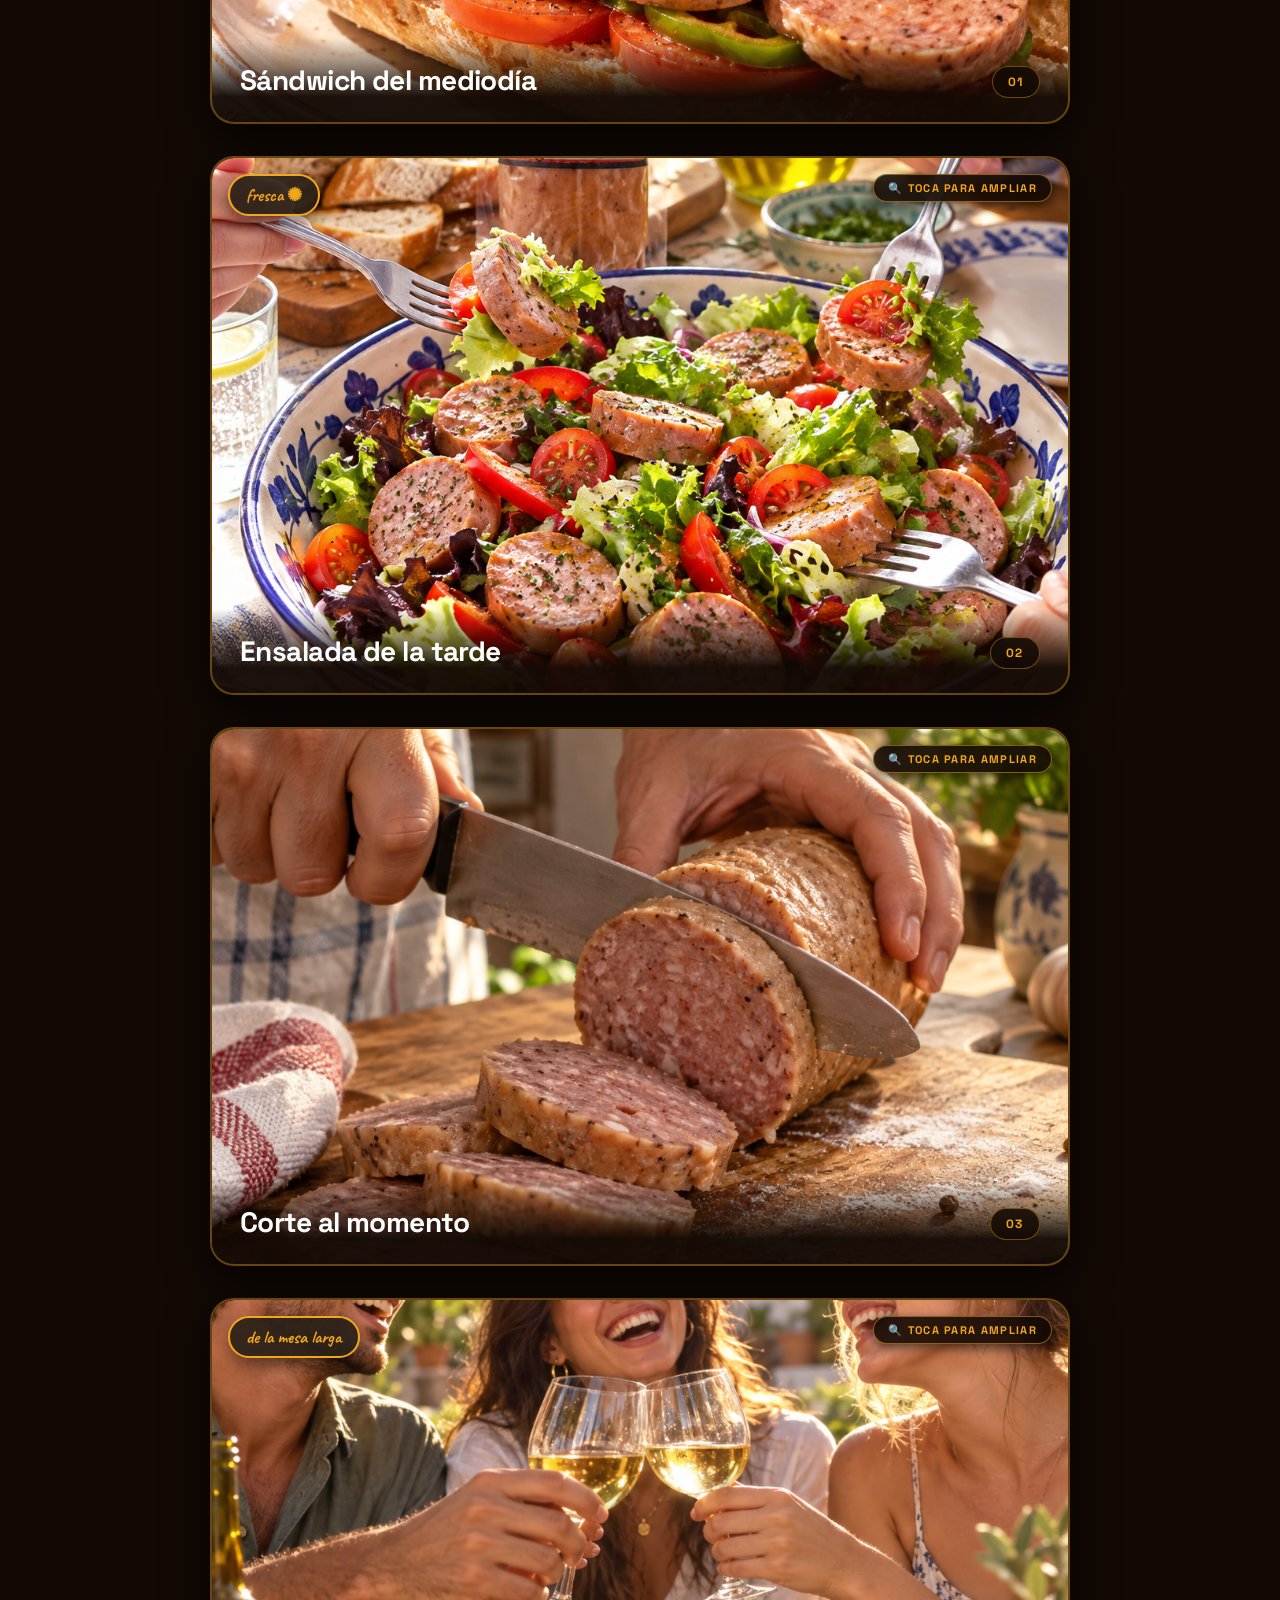
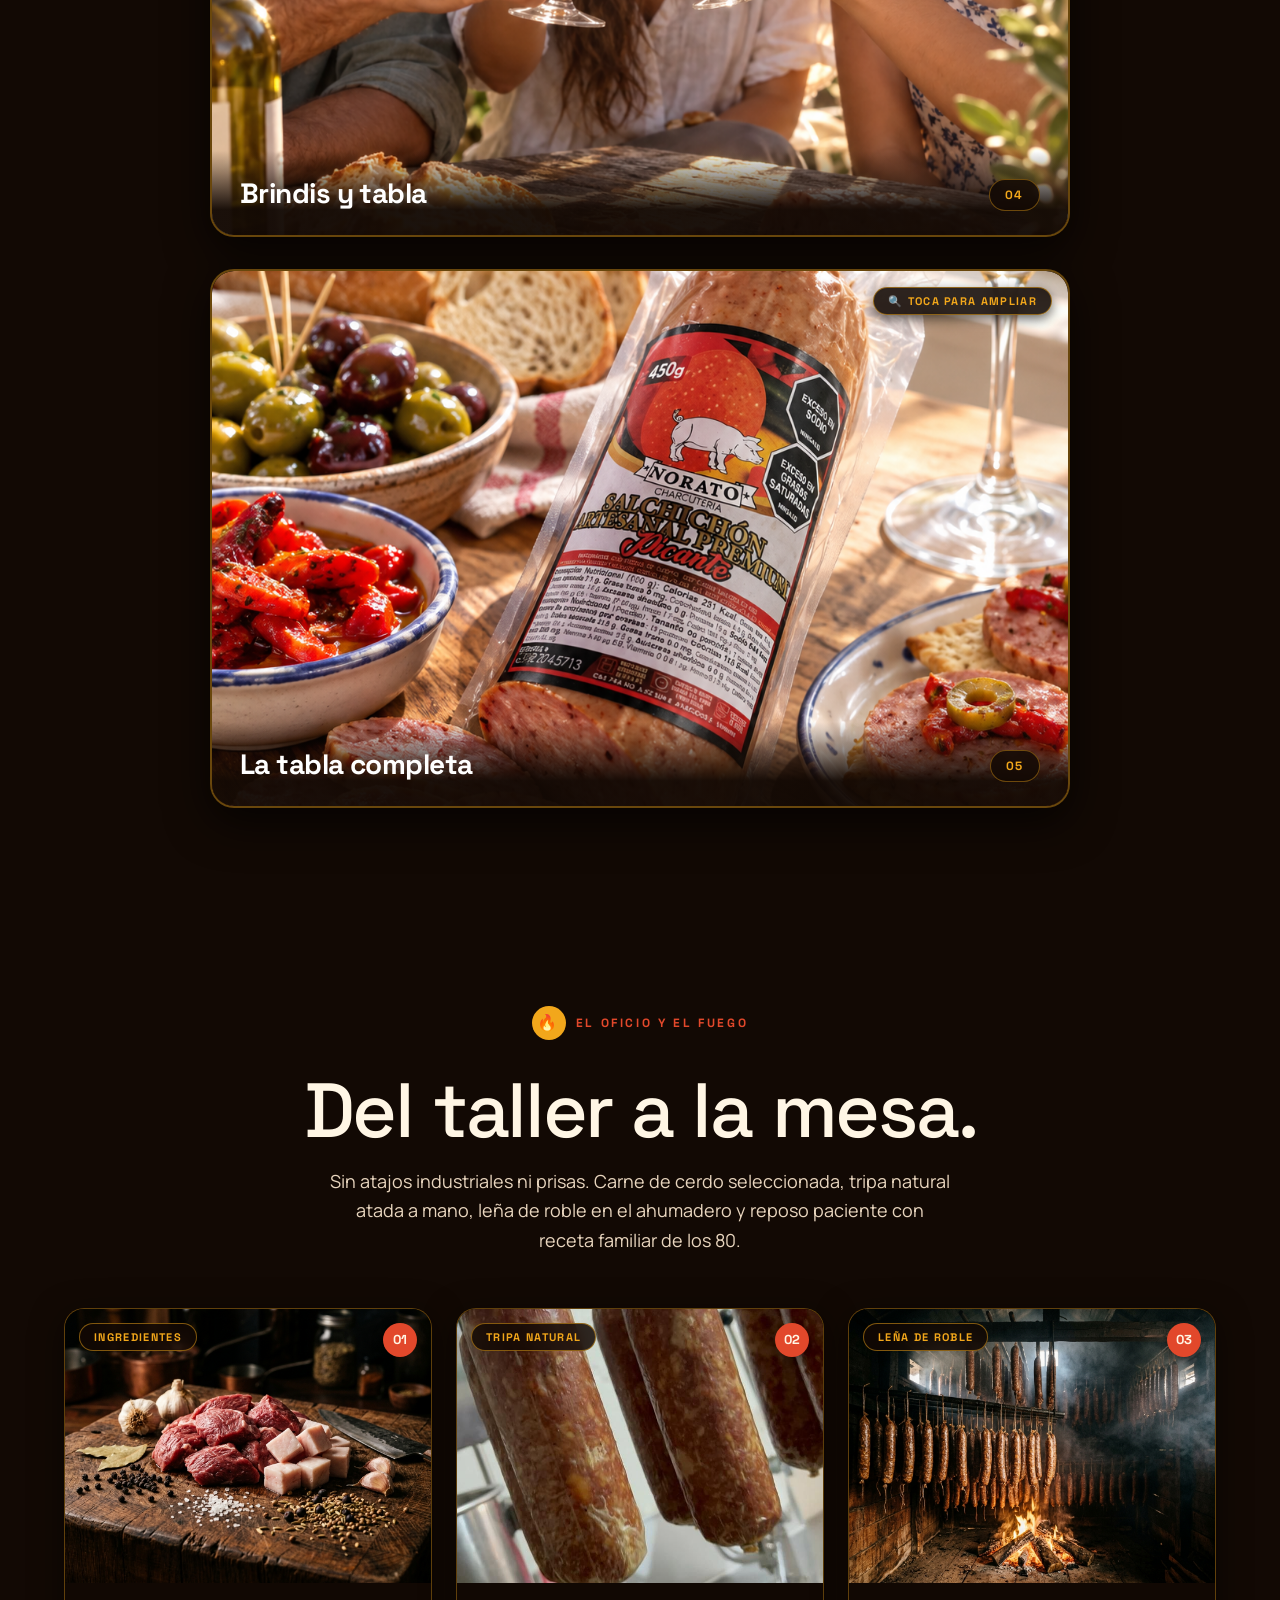
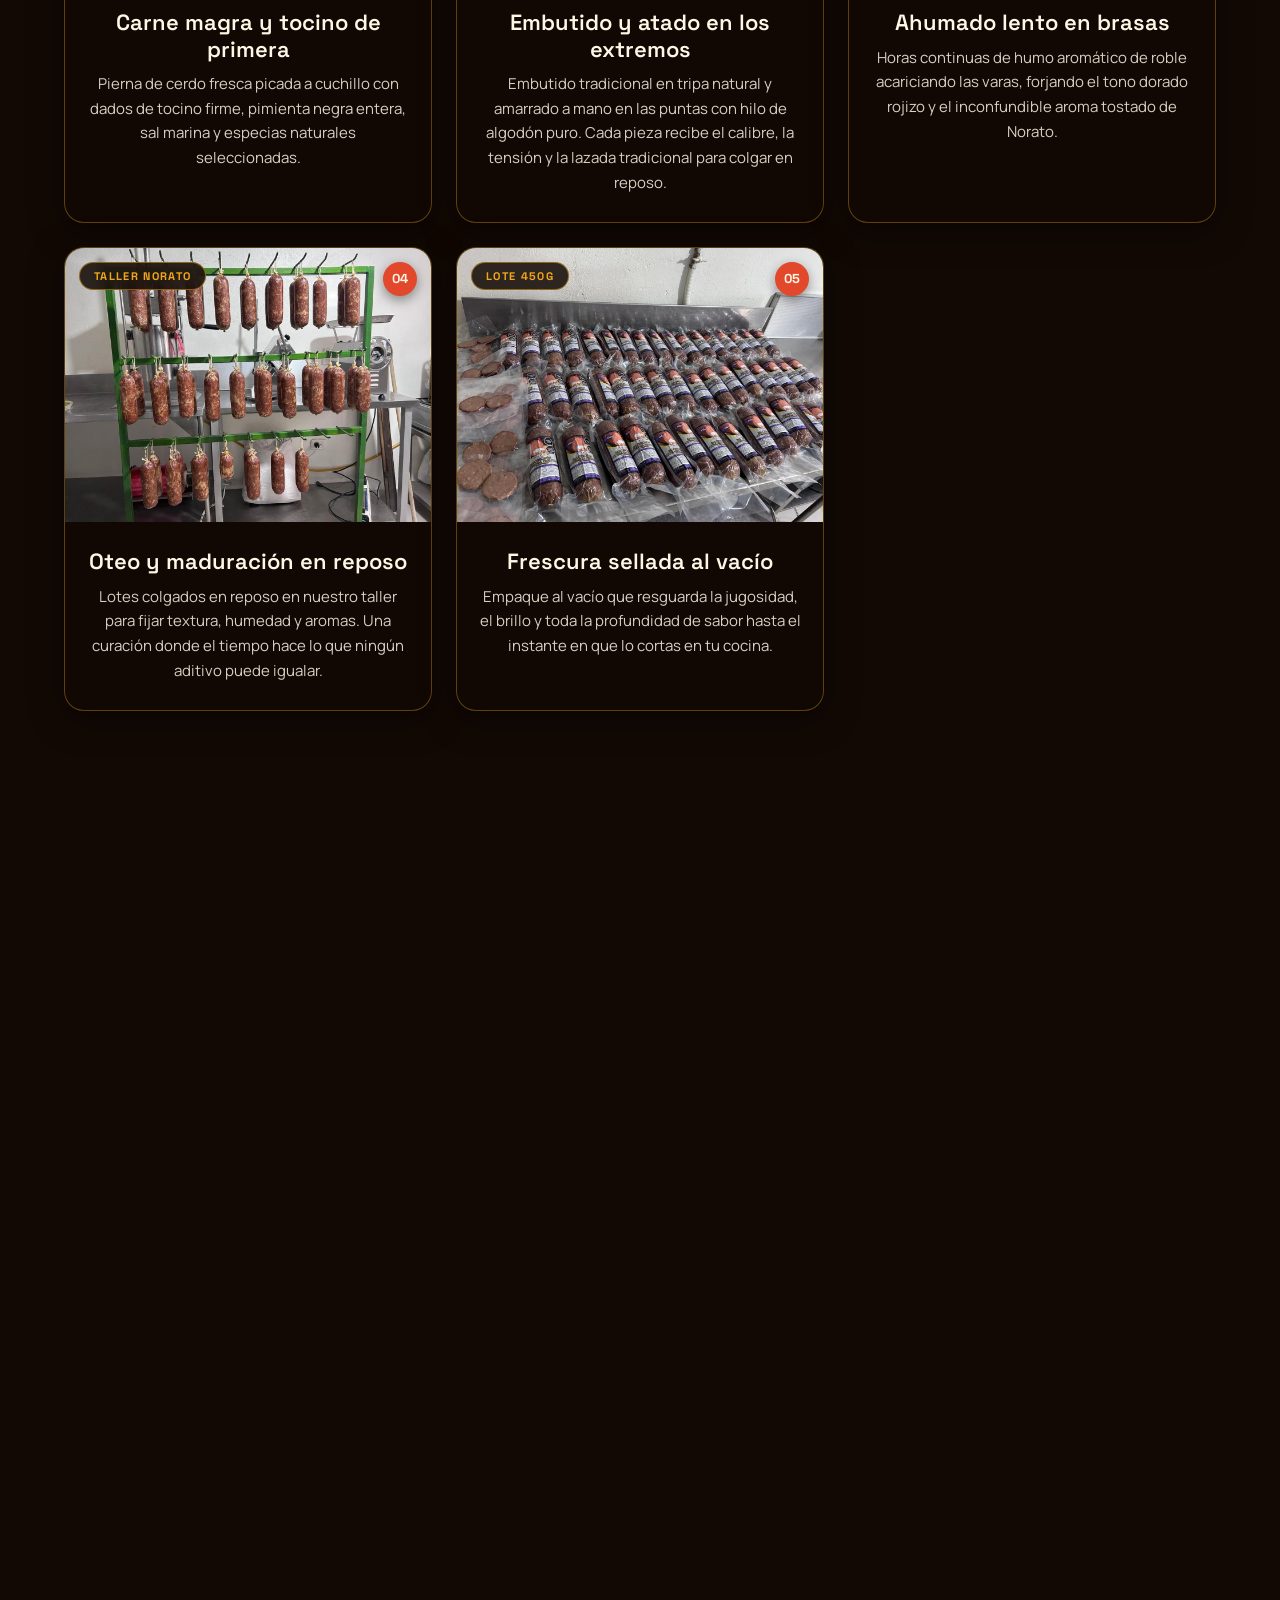
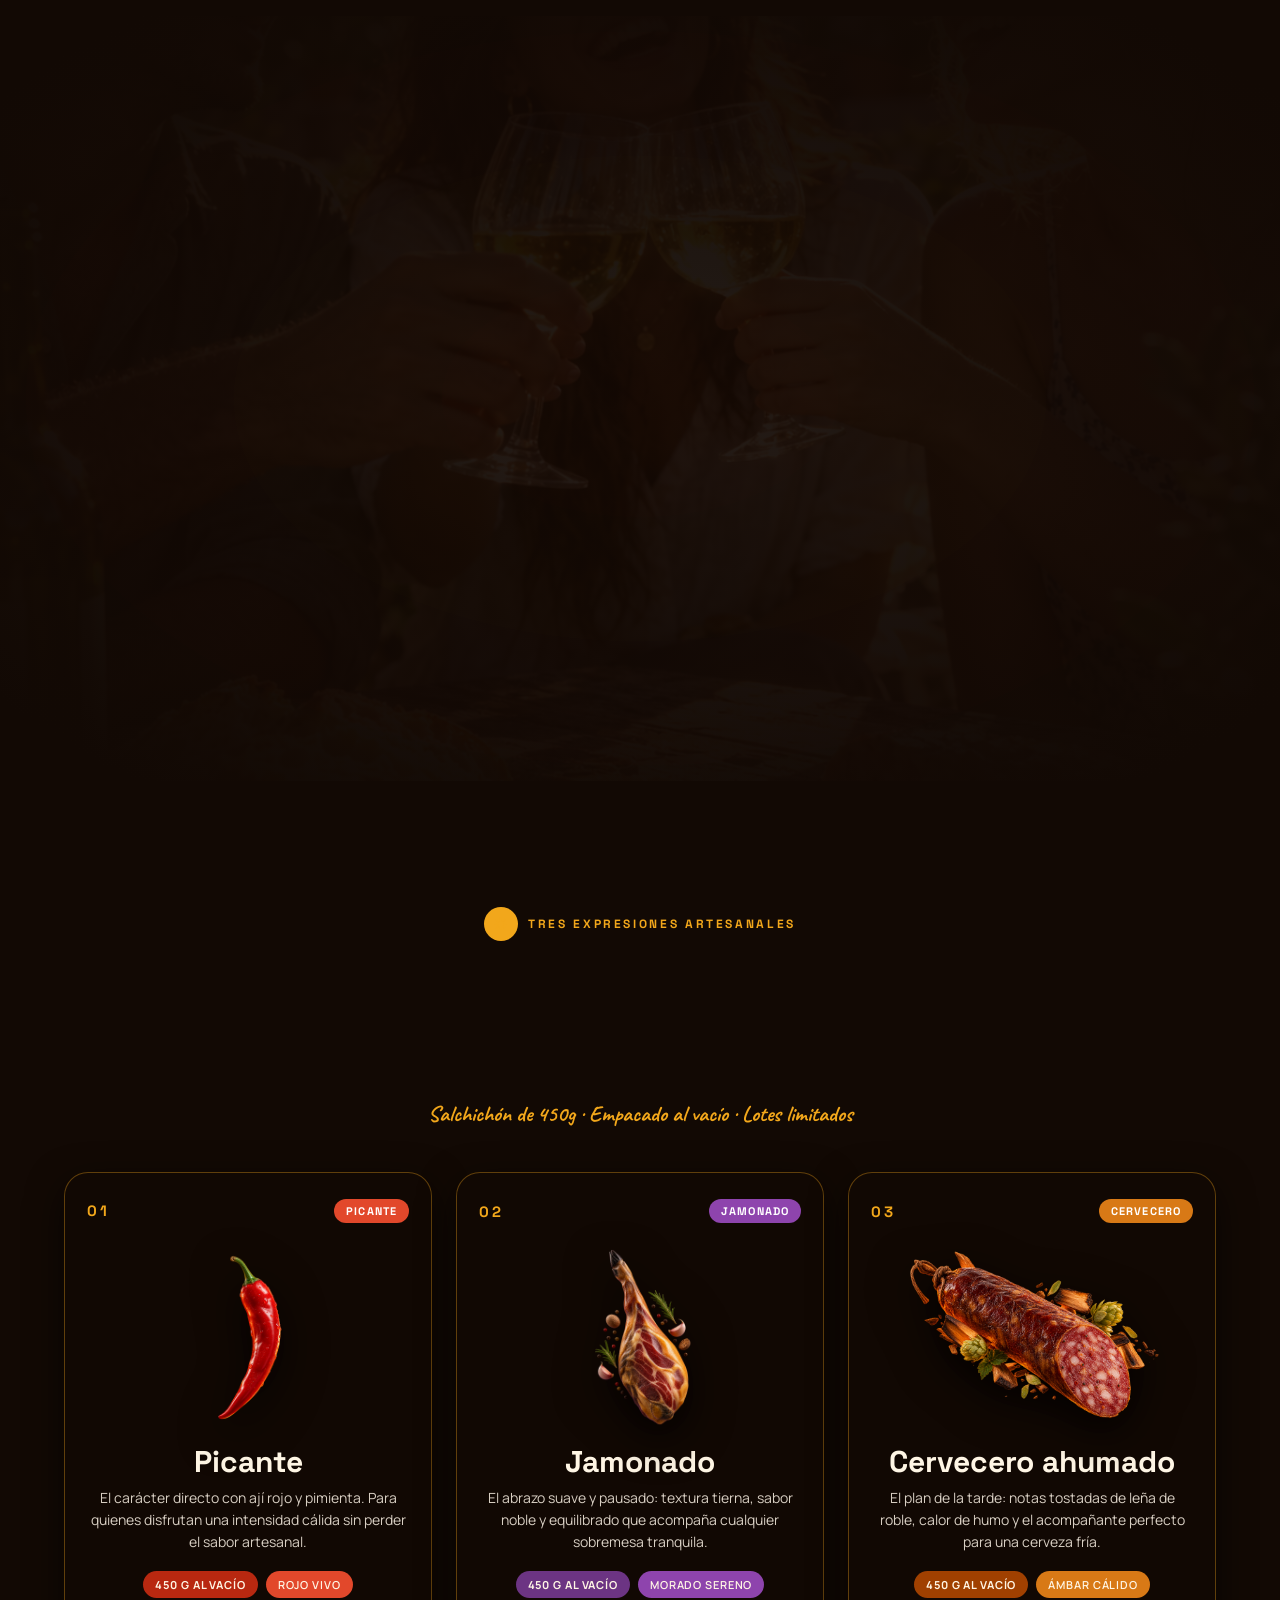
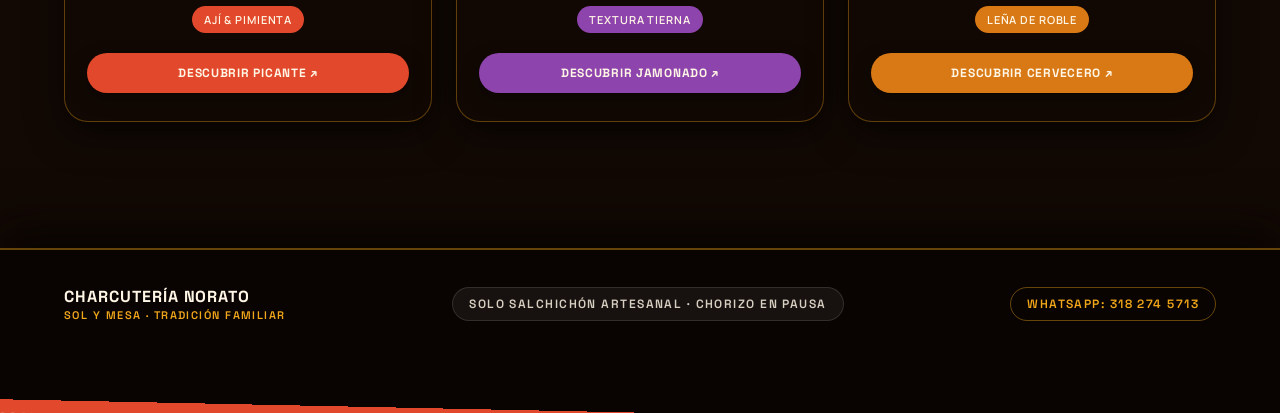
==== commit e305731a: "feat: destacar presentacion 450g, nuevo titulo y badge cervecero, centrado perfecto de platos y corr" ====
--- a/index.html
+++ b/index.html
@@ -62,9 +62,11 @@
 .hero-copy{position:relative;z-index:4;width:min(100%,860px);max-width:860px;min-width:0;margin:0 auto;text-align:center;padding:0!important;background:transparent!important;border:none!important;box-shadow:none!important}
 .kicker{display:inline-flex;align-items:center;justify-content:center;gap:10px;font:700 12px 'Space Grotesk';letter-spacing:.22em;text-transform:uppercase;color:var(--tomate);margin:0 auto 20px}
 .kicker .sun-badge{width:34px;height:34px;border-radius:50%;background:var(--oro);display:grid;place-items:center;font-size:16px;animation:pop 2.4s var(--ease) infinite}
-.hero-slogan{margin:0 auto 20px;text-align:center;padding:0;max-width:100%}
-.slogan-top{display:block;font:700 clamp(32px,6.8vw,78px)/1.08 'Space Grotesk',sans-serif;letter-spacing:-.045em;color:var(--sun);margin-bottom:6px;text-shadow:0 0 40px rgba(0,0,0,0.8)}
-.slogan-script{display:block;font:700 clamp(38px,8.8vw,98px)/1.06 'Caveat',cursive;color:var(--oro);text-shadow:0 0 35px rgba(242,167,27,0.5),0 0 70px rgba(226,72,43,0.3);margin-top:2px;transform:rotate(-1.5deg)}
+.hero-slogan{margin:0 auto 20px;text-align:center;padding:0;max-width:100%;overflow:visible}
+.slogan-top{display:block;font:700 clamp(30px,6.5vw,72px)/1.08 'Space Grotesk',sans-serif;letter-spacing:-.045em;color:var(--sun);margin-bottom:8px;text-shadow:0 0 40px rgba(0,0,0,0.8);text-align:center}
+.slogan-script{display:block;font:700 clamp(32px,7.8vw,82px)/1.15 'Caveat',cursive;color:var(--oro);text-shadow:0 0 35px rgba(242,167,27,0.5),0 0 70px rgba(226,72,43,0.3);margin:4px auto 0;text-align:center}
+.slogan-row{display:inline-block;white-space:nowrap;margin:0 0.16em}
+.tw-char{display:inline;transition:opacity .08s ease}
 .hero-actions{display:flex;justify-content:center;align-items:center;gap:14px;flex-wrap:wrap;margin-top:24px}
 .hero-cta-secondary{display:inline-flex;align-items:center;gap:10px;padding:14px 22px;border-radius:999px;border:1px solid rgba(242,167,27,0.4);background:rgba(18,9,4,0.7);backdrop-filter:blur(8px);color:var(--sun);text-decoration:none;font:700 13px 'Space Grotesk';letter-spacing:.04em;transition:all .25s ease}
 .hero-cta-secondary:hover{border-color:var(--oro);background:rgba(35,17,8,0.85);transform:translateY(-2px);color:var(--oro)}
@@ -74,24 +76,24 @@
 .marquee-mid .ticker-track{animation:tick 20s linear infinite reverse;font-size:15px}
 /* ===== SECCIONES ===== */
 section{position:relative}
-/* ===== PLATOS (Tarjetas Full a los Márgenes) ===== */
-.platos{background:transparent;padding:12vh 4vw;position:relative}
-.sec-head{display:flex;flex-direction:column;align-items:center;justify-content:center;text-align:center;gap:14px;margin-bottom:48px}
-.sec-head h2{font:700 clamp(38px,6vw,84px)/0.95 'Space Grotesk';letter-spacing:-.03em;margin:0 auto;text-align:center}
+/* ===== PLATOS (Tarjetas Full a los Márgenes, 100% Centradas) ===== */
+.platos{background:transparent;padding:10vh 4vw;position:relative;width:100%}
+.sec-head{display:flex;flex-direction:column;align-items:center;justify-content:center;text-align:center;gap:12px;margin:0 auto 44px;max-width:820px}
+.sec-head h2{font:700 clamp(36px,6vw,78px)/0.98 'Space Grotesk';letter-spacing:-.03em;margin:0 auto;text-align:center;color:var(--sun)}
 .sec-head h2 .word-wrap{white-space:nowrap;display:inline-block}
-.sec-head h2{color:var(--sun)}.sec-head h2 .hl{color:var(--oro)}
+.sec-head h2 .hl{color:var(--oro)}
 .sec-head .kicker{margin:0 auto}
-.sec-note{font:700 22px Caveat;color:var(--oro);text-align:center;margin:0 auto}
-.grid-platos{display:flex;flex-direction:column;gap:36px;width:100%;max-width:960px;margin:0 auto}
-.plato{width:100%;border-radius:26px;overflow:hidden;position:relative;transition:all .45s var(--ease);border:2px solid rgba(242,167,27,0.4);box-shadow:0 14px 44px rgba(0,0,0,0.65);cursor:pointer;background:#0d0603}
-.plato img{width:100%;height:auto;aspect-ratio:16/10;object-fit:cover;display:block;transition:transform .8s var(--ease)}
-.plato:hover img{transform:scale(1.04)}
-.plato:hover{border-color:var(--oro);box-shadow:0 20px 60px rgba(255,120,30,0.35);transform:translateY(-6px)}
-.plato .cap{position:absolute;left:0;right:0;bottom:0;padding:26px 30px;background:linear-gradient(transparent,rgba(18,9,4,0.95) 75%);color:#fff;display:flex;justify-content:space-between;align-items:flex-end;gap:16px}
-.plato .cap strong{font:700 clamp(20px,3.8vw,30px) 'Space Grotesk';letter-spacing:-.02em;background:none;padding:0}
-.plato .cap span{font:700 12px 'Space Grotesk';letter-spacing:.14em;text-transform:uppercase;color:var(--oro);background:rgba(18,9,4,0.85);backdrop-filter:blur(8px);padding:8px 16px;border-radius:999px;border:1px solid rgba(242,167,27,0.4)}
-.plato-hint{position:absolute;top:16px;right:16px;background:rgba(18,9,4,0.85);backdrop-filter:blur(8px);color:var(--oro);border:1px solid rgba(242,167,27,0.5);border-radius:999px;font:700 11px 'Space Grotesk';letter-spacing:.12em;text-transform:uppercase;padding:6px 14px;display:flex;align-items:center;gap:6px;box-shadow:0 4px 12px rgba(0,0,0,0.5);pointer-events:none}
-.float-badge{position:absolute;top:16px;left:16px;background:rgba(42,33,24,0.9);color:var(--oro);font:700 19px Caveat;padding:10px 19px;border:2px solid var(--oro);border-radius:999px;box-shadow:0 8px 20px #2a211855;transform:rotate(-4deg);animation:sway 4s ease-in-out infinite;z-index:2}
+.sec-note{font:700 22px 'Caveat',cursive;color:var(--oro);text-align:center;margin:0 auto}
+.grid-platos{display:flex;flex-direction:column;align-items:center;justify-content:center;gap:32px;width:100%;max-width:860px;margin:0 auto;padding:0}
+.plato{width:100%;max-width:100%;border-radius:24px;overflow:hidden;position:relative;transition:transform .4s var(--ease),box-shadow .4s,border-color .4s;border:2px solid rgba(242,167,27,0.4);box-shadow:0 14px 44px rgba(0,0,0,0.7);cursor:pointer;background:#0d0603;margin:0 auto;transform:none!important}
+.plato img{width:100%;height:auto;aspect-ratio:16/10;object-fit:cover;display:block;transition:transform .6s var(--ease);border-radius:22px}
+.plato:hover{border-color:var(--oro);box-shadow:0 20px 60px rgba(255,120,30,0.35);transform:translateY(-6px)!important}
+.plato:hover img{transform:scale(1.03)}
+.plato .cap{position:absolute;left:0;right:0;bottom:0;padding:24px 28px;background:linear-gradient(transparent,rgba(18,9,4,0.96) 70%);color:#fff;display:flex;justify-content:space-between;align-items:flex-end;gap:16px}
+.plato .cap strong{font:700 clamp(20px,3.8vw,28px) 'Space Grotesk';letter-spacing:-.02em;background:none;padding:0;color:#fff}
+.plato .cap span{font:700 12px 'Space Grotesk';letter-spacing:.14em;text-transform:uppercase;color:var(--oro);background:rgba(18,9,4,0.85);backdrop-filter:blur(8px);padding:7px 15px;border-radius:999px;border:1px solid rgba(242,167,27,0.4)}
+.plato-hint{position:absolute;top:16px;right:16px;background:rgba(18,9,4,0.88);backdrop-filter:blur(8px);color:var(--oro);border:1px solid rgba(242,167,27,0.5);border-radius:999px;font:700 11px 'Space Grotesk';letter-spacing:.12em;text-transform:uppercase;padding:6px 14px;display:flex;align-items:center;gap:6px;box-shadow:0 4px 12px rgba(0,0,0,0.6);pointer-events:none}
+.float-badge{position:absolute;top:16px;left:16px;background:rgba(42,33,24,0.92);color:var(--oro);font:700 18px 'Caveat',cursive;padding:8px 16px;border:2px solid var(--oro);border-radius:999px;box-shadow:0 6px 18px rgba(0,0,0,0.5);z-index:2}
 /* BOTONES ROJOS */
 .hero-cta-red{position:relative;isolation:isolate;display:inline-flex;align-items:center;justify-content:center;gap:12px;padding:16px 34px;border:2px solid #ff7b63;border-radius:999px;background:linear-gradient(135deg,#e2482b 0%,#b82810 50%,#e2482b 100%);color:#fff;text-decoration:none;font:700 14px 'Space Grotesk';letter-spacing:.05em;text-transform:uppercase;box-shadow:0 8px 0 #731707,0 16px 32px rgba(226,72,43,0.5),inset 0 1px 0 rgba(255,255,255,0.3);overflow:hidden;transition:all .25s var(--ease);cursor:pointer}
 .hero-cta-red:hover{transform:translateY(-3px);filter:brightness(1.12);box-shadow:0 11px 0 #731707,0 20px 40px rgba(226,72,43,0.65)}
@@ -131,9 +133,9 @@
 .sabor-cervecero .sabor-img{animation:cerveceroFloatLive 4.6s 1.2s ease-in-out infinite}
 /* ===== PROCESO (Editorial & Galería de Oficio) ===== */
 .proceso{background:transparent;padding:12vh 5vw;position:relative}
-.proceso-header{max-width:820px;margin-bottom:52px}
-.proceso-header h2{font:500 clamp(38px,6vw,84px)/0.95 'Space Grotesk';letter-spacing:-.03em;margin:12px 0 18px}
-.proceso-header p{font:400 18px/1.65 Manrope;color:#e8d5be;max-width:620px}
+.proceso-header{max-width:820px;margin:0 auto 52px;text-align:center}
+.proceso-header h2{font:500 clamp(38px,6vw,84px)/0.95 'Space Grotesk';letter-spacing:-.03em;margin:12px auto 18px;text-align:center}
+.proceso-header p{font:400 18px/1.65 Manrope;color:#e8d5be;max-width:620px;margin:0 auto;text-align:center}
 .proceso-grid{display:grid;grid-template-columns:repeat(auto-fit,minmax(300px,1fr));gap:24px;margin-bottom:48px}
 .proceso-card{background:rgba(18,9,4,0.8);backdrop-filter:blur(10px);border:1px solid rgba(242,167,27,0.35);border-radius:20px;overflow:hidden;box-shadow:0 8px 32px rgba(0,0,0,0.5);display:flex;flex-direction:column;transition:transform .4s var(--ease),border-color .4s,box-shadow .4s}
 .proceso-card:hover{transform:translateY(-6px);border-color:var(--oro);box-shadow:0 14px 40px rgba(255,120,30,0.25)}
@@ -142,9 +144,9 @@
 .proceso-card:hover .proceso-card-img img{transform:scale(1.05)}
 .proceso-badge{position:absolute;top:14px;left:14px;padding:6px 14px;background:rgba(18,9,4,0.85);backdrop-filter:blur(8px);color:var(--oro);border:1px solid rgba(242,167,27,0.5);border-radius:999px;font:700 11px 'Space Grotesk';letter-spacing:.12em;text-transform:uppercase}
 .proceso-step-num{position:absolute;top:14px;right:14px;width:34px;height:34px;border-radius:50%;background:var(--tomate);color:var(--sun);font:700 13px 'Space Grotesk';display:grid;place-items:center;box-shadow:0 4px 12px rgba(0,0,0,0.4)}
-.proceso-card-body{padding:26px 22px;display:flex;flex-direction:column;flex:1}
-.proceso-card-body h3{font:600 22px/1.2 'Space Grotesk';margin:0 0 10px;color:var(--sun)}
-.proceso-card-body p{font:400 15px/1.65 Manrope;color:#d8cfc3;margin:0}
+.proceso-card-body{padding:26px 22px;display:flex;flex-direction:column;align-items:center;text-align:center;flex:1}
+.proceso-card-body h3{font:600 22px/1.2 'Space Grotesk';margin:0 0 10px;color:var(--sun);text-align:center}
+.proceso-card-body p{font:400 15px/1.65 Manrope;color:#d8cfc3;margin:0;text-align:center}
 .proceso-video-box{margin-top:28px;background:rgba(18,9,4,0.85);backdrop-filter:blur(14px);border:1px solid rgba(242,167,27,0.4);border-radius:22px;padding:36px;box-shadow:0 12px 48px rgba(0,0,0,0.6);display:grid;grid-template-columns:1.2fr 1fr;gap:36px;align-items:center}
 .proceso-video-wrapper{position:relative;width:100%;max-width:380px;border-radius:16px;overflow:hidden;box-shadow:0 10px 35px rgba(0,0,0,0.8);background:#000;aspect-ratio:9/16;margin:0 auto;border:1px solid rgba(242,167,27,0.3)}
 .proceso-video-wrapper video{width:100%;height:100%;object-fit:cover;display:block}
@@ -204,72 +206,62 @@
 @keyframes swipe{to{transform:scaleX(1)}}
 @keyframes pop{0%,100%{transform:scale(1)}50%{transform:scale(1.18) rotate(8deg)}}
 @keyframes sway{0%,100%{transform:rotate(-6deg)}50%{transform:rotate(-3deg) translateY(-6px)}}
-/* motion-forced: garantiza vida visual sin scroll */
-.motion-forced .plato:nth-child(odd){animation:floaty 7s ease-in-out infinite}
-.motion-forced .plato:nth-child(even){animation:floaty 7s 1.4s ease-in-out infinite}
-@keyframes floaty{0%,100%{margin-top:0}50%{margin-top:-14px}}
-/* ===== MOBILE ===== */
-@media(max-width:760px){
-.nav-links{display:none}.title-letters .word-wrap{white-space:nowrap!important;display:inline-block!important;overflow-wrap:normal;word-break:normal}
-.grid-platos{gap:14px}
-.plato.p-a,.plato.p-b,.plato.p-c,.plato.p-d,.plato.p-e,.plato.p-f{grid-column:span 12;aspect-ratio:4/3;margin-top:0}
-.sabor-grid{grid-template-columns:1fr}
-.hero .handnote{display:none}
-}
-@media(max-width:900px){.nav-links{display:none}.hero h1 .word-wrap{white-space:nowrap;display:inline-block;overflow-wrap:normal;word-break:normal}.proceso-panel{min-width:0}.proceso-panel h3{font-size:clamp(28px,8.8vw,34px);line-height:1.08;overflow-wrap:anywhere}.proceso-panel p{font-size:16px;line-height:1.5;overflow-wrap:anywhere}.proceso-panel .hero-cta,.hero-cta{max-width:100%;white-space:normal;text-align:center}.hero .handnote{max-width:38vw;overflow-wrap:anywhere}}
-@media(prefers-reduced-motion:reduce){
-.ticker-track{animation:tick 18s linear infinite}.hero-img img,.brindis .bg img{animation:none}
-.title-letters .letter{opacity:1;transform:none;animation:none!important}
-.reveal{opacity:1;transform:none}
-}
-</style>
-<style>
-.platos{background:transparent}.plato{border:2px solid rgba(242,167,27,0.4);box-shadow:0 4px 30px rgba(255,120,30,0.15);border-radius:16px;transform:rotate(var(--tilt,0deg))}.plato:nth-child(2n){--tilt:1deg;box-shadow:0 4px 30px rgba(255,120,30,0.12)}.plato:nth-child(3n){--tilt:-1deg}.plato .cap{left:-1px;right:-1px;bottom:-1px}.sec-head{padding-bottom:18px;border-bottom:2px solid #e2482b}.proceso-panel{padding:30px;background:rgba(18,9,4,0.88);border:1px solid rgba(242,167,27,0.4);box-shadow:0 4px 30px rgba(255,120,30,0.2)}.brindis-card{border:1px solid rgba(242,167,27,0.3);box-shadow:0 0 60px rgba(255,100,20,0.15)}.sabor{border-top:2px solid #f2a71b}
-.hero-copy>.kicker{color:var(--sun);background:rgba(42,33,24,0.88);border:2px solid var(--oro);border-radius:999px;padding:8px 13px;letter-spacing:.14em}
-.platos .sec-head .kicker{font-size:14px;background:var(--tinta);color:var(--sun);border-radius:999px;padding:10px 16px;letter-spacing:.14em}
-.proceso-panel h3{color:var(--sun)}.proceso-panel p{color:#d8cfc3}
-.brindis-card h2{color:var(--sun)}
-.hero h1,.sec-head h2,.brindis-card h2,.sabores h2{text-shadow:0 0 30px rgba(255,140,30,0.2),0 0 80px rgba(226,72,43,0.1)}
-.hero h1 .hl,.sec-head h2 .hl,.brindis-card h2 .hl{text-shadow:0 0 25px rgba(226,72,43,0.35),0 0 60px rgba(255,100,20,0.15)}
-</style>
-</head>
-<style>
-.hero-copy{padding:0!important;background:transparent!important;border:none!important;box-shadow:none!important;margin:0 auto;text-align:center}
-.slogan-top{font-family:'Space Grotesk',Arial,sans-serif!important;font-style:normal!important;font-weight:700!important;letter-spacing:-.045em!important;color:var(--sun)!important}
-.slogan-script{font-family:'Caveat',cursive!important;font-style:normal!important;font-weight:700!important;color:var(--oro)!important}
-.hero-copy p{color:#e8d5be;text-shadow:none}
-@media(max-width:760px){
-  .hero-copy{width:100%!important;margin:0 auto!important;padding:0!important;box-shadow:none!important;background:transparent!important;border:none!important;text-align:center}
-  .slogan-top{font-size:clamp(28px,7.5vw,48px)!important;line-height:1.1!important}
-  .slogan-script{font-size:clamp(34px,9.5vw,56px)!important;line-height:1.08!important}
-  .sabor-grid{grid-template-columns:1fr;gap:20px}
-  .site-footer{padding:30px 18px 80px}
-  .footer-inner{flex-direction:column;text-align:center;gap:14px}
-}
-</style>
-<body>
-<canvas id="fire-smoke-canvas" class="global-fire-canvas" aria-hidden="true"></canvas>
-<style>
-@media(max-width:760px){
-  .reveal{opacity:1!important;transform:none!important;transition:none!important}
-  /* mobile animation enabled */
-  .platos{padding:76px 18px}.sec-head{margin-bottom:34px}.sec-head h2{font-size:clamp(42px,13vw,58px)}
-  .proceso{padding:76px 18px}.proceso-grid{grid-template-columns:1fr;gap:18px}.proceso-video-box{grid-template-columns:1fr;padding:24px 18px;gap:22px}.proceso-video-wrapper{max-width:100%;aspect-ratio:9/16;max-height:480px}
-  .brindis{min-height:680px}.brindis-card{margin:0 18px;padding:24px 18px;box-shadow:0 0 60px rgba(255,100,20,0.15)}.brindis-card h2{font-size:clamp(42px,13vw,58px)}.brindis-card h2 .word-wrap{white-space:nowrap;overflow-wrap:normal;word-break:normal}
-  .sabores{padding:76px 18px}.sabores h2{font-size:clamp(42px,13vw,58px)}
-}
-</style>
-<header class="nav">
-<style>
+/* ===== MENU HAMBURGUESA ===== */
 :root{--menu-width:min(88vw,390px)}
 .menu-trigger{appearance:none;border:0;background:var(--tinta);color:var(--sun);width:44px;height:44px;border-radius:50%;display:grid;place-items:center;cursor:pointer;position:absolute;right:4vw;z-index:61}
 .menu-trigger span,.menu-trigger span:before,.menu-trigger span:after{content:"";display:block;width:18px;height:2px;background:currentColor;transition:transform .35s var(--ease),opacity .25s}.menu-trigger span:before{position:absolute;transform:translateY(-6px)}.menu-trigger span:after{position:absolute;transform:translateY(6px)}.menu-trigger[aria-expanded=true] span{background:transparent}.menu-trigger[aria-expanded=true] span:before{transform:rotate(45deg)}.menu-trigger[aria-expanded=true] span:after{transform:rotate(-45deg)}
 .menu-scrim{position:fixed;inset:0;z-index:58;background:#2a211899;opacity:0;visibility:hidden;transition:opacity .35s,visibility .35s}.menu-panel{position:fixed;z-index:60;inset:0 0 0 auto;width:var(--menu-width);padding:92px 28px 32px;background:var(--sun);transform:translateX(102%);transition:transform .55s var(--ease);box-shadow:-18px 0 50px #2a211833;overflow:auto}.menu-panel.is-open{transform:none}.menu-scrim.is-open{opacity:1;visibility:visible}.menu-panel h2{font:500 42px/.92 'Space Grotesk';margin:0 0 30px}.menu-panel nav{display:grid;gap:6px}.menu-panel a{display:flex;align-items:center;justify-content:space-between;padding:15px 0;border-bottom:1px solid #2a211833;color:var(--tinta);text-decoration:none;font:600 15px 'Space Grotesk'}.menu-panel a span{color:var(--tomate)}.menu-panel .menu-wa{margin-top:26px;padding:16px 18px;border:0;border-radius:999px;background:var(--tomate);color:var(--sun);justify-content:center}
-.hero-copy .hero-cta,.proceso-panel .hero-cta{position:relative;isolation:isolate;display:inline-flex;align-items:center;gap:12px;margin-top:4px;padding:14px 21px;border:2px solid var(--oro);border-radius:999px;background:linear-gradient(135deg,#2a2118 0%,#5d3a22 55%,var(--tomate) 100%);color:var(--sun);text-decoration:none;font:700 13px 'Space Grotesk';letter-spacing:.04em;box-shadow:0 7px 0 #9b5a19,0 12px 24px #2a21184d;overflow:hidden;transition:transform .3s var(--ease),box-shadow .3s var(--ease),filter .3s}.hero-copy .hero-cta:before,.proceso-panel .hero-cta:before{content:"";position:absolute;inset:0;z-index:-1;background:repeating-linear-gradient(125deg,#ffffff12 0 2px,transparent 2px 9px);opacity:.6}.hero-copy .hero-cta:hover,.proceso-panel .hero-cta:hover{transform:translateY(-4px);filter:saturate(1.2);box-shadow:0 10px 0 #9b5a19,0 16px 28px #2a211866}
-.proceso-panel{transition:transform .7s var(--ease),opacity .7s}.proceso-panel.step-change{animation:chapterIn .75s var(--ease) both}@keyframes chapterIn{from{opacity:.2;transform:translateY(28px)}to{opacity:1;transform:none}}.chapter-dots{display:flex;gap:9px;margin-top:24px}.chapter-dots i{width:9px;height:9px;border-radius:50%;border:1px solid currentColor;opacity:.5;transition:.35s}.chapter-dots i.active{background:currentColor;opacity:1;transform:scale(1.35)}.sabor a{display:inline-flex;margin-top:14px;color:var(--sun);background:var(--tomate);border-radius:999px;padding:9px 13px;text-decoration:none;font:700 10px 'Space Grotesk';letter-spacing:.06em}
-@media(max-width:760px){.nav{padding:12px 18px}.wordmark{font-size:17px}.wordmark .dot{width:9px;height:9px}.menu-trigger{width:40px;height:40px}.menu-panel{padding:86px 24px 28px}.menu-panel h2{font-size:36px}.hero-copy .hero-cta,.proceso-panel .hero-cta{width:100%;justify-content:center;margin-top:8px}.chapter-dots{margin-top:20px}.sabor a{width:100%;justify-content:center}}
-@media(prefers-reduced-motion:reduce){.menu-panel,.menu-scrim,.menu-trigger span,.menu-trigger span:before,.menu-trigger span:after{transition:none}.proceso-panel.step-change{animation:none}.hero-copy .hero-cta,.proceso-panel .hero-cta{transition:none}}
+/* ===== MOBILE UNIFICADO (100% CENTRADO, SIN ROTACIONES) ===== */
+@media(max-width:760px){
+  .nav-links{display:none}
+  .nav{padding:12px 18px}
+  .wordmark{font-size:17px}
+  .wordmark .dot{width:9px;height:9px}
+  .menu-trigger{width:40px;height:40px}
+  .menu-panel{padding:86px 24px 28px}
+  .menu-panel h2{font-size:36px}
+  .reveal{opacity:1!important;transform:none!important;transition:none!important}
+  .hero{padding:12vh 16px 8vh}
+  .hero-copy{width:100%!important;margin:0 auto!important;padding:0!important;box-shadow:none!important;background:transparent!important;border:none!important;text-align:center}
+  .slogan-top{font-size:clamp(26px,7.2vw,44px)!important;line-height:1.1!important;text-align:center}
+  .slogan-script{font-size:clamp(30px,8.5vw,50px)!important;line-height:1.15!important;text-align:center}
+  .slogan-row{display:block!important;width:100%!important;text-align:center!important;white-space:normal!important;margin:3px auto!important}
+  .hero .handnote{display:none}
+  .platos{padding:60px 16px;text-align:center}
+  .sec-head{margin-bottom:32px;text-align:center}
+  .sec-head h2{font-size:clamp(36px,10vw,52px);text-align:center}
+  .grid-platos{gap:20px;width:100%!important;max-width:100%!important;padding:0;margin:0 auto}
+  .plato{border-radius:20px;width:100%!important;margin:0 auto!important;transform:none!important}
+  .plato img{aspect-ratio:16/10;border-radius:18px}
+  .plato .cap{padding:18px 20px}
+  .plato .cap strong{font-size:19px}
+  .proceso{padding:60px 16px;text-align:center}
+  .proceso-header{margin:0 auto 36px;text-align:center}
+  .proceso-grid{grid-template-columns:1fr;gap:18px}
+  .proceso-video-box{grid-template-columns:1fr;padding:24px 18px;gap:22px}
+  .proceso-video-wrapper{max-width:100%;aspect-ratio:9/16;max-height:480px}
+  .brindis{min-height:auto;padding:60px 16px}
+  .brindis-card{margin:0 auto;padding:28px 18px;box-shadow:0 0 60px rgba(255,100,20,0.15);width:100%}
+  .brindis-card h2{font-size:clamp(32px,8.5vw,48px)}
+  .sabores{padding:60px 16px;text-align:center}
+  .sabores h2{font-size:clamp(36px,10vw,52px);text-align:center}
+  .sabor-grid{grid-template-columns:1fr;gap:20px}
+  .sabor a{width:100%;justify-content:center}
+  .site-footer{padding:30px 18px 80px}
+  .footer-inner{flex-direction:column;text-align:center;gap:14px}
+}
+@media(prefers-reduced-motion:reduce){
+  .ticker-track{animation:tick 18s linear infinite}.hero-img img,.brindis .bg img{animation:none}
+  .title-letters .letter{opacity:1;transform:none;animation:none!important}
+  .reveal{opacity:1;transform:none}
+  .tw-char{opacity:1!important}
+  .menu-panel,.menu-scrim,.menu-trigger span,.menu-trigger span:before,.menu-trigger span:after{transition:none}
+}
 </style>
+</head>
+<body>
+<canvas id="fire-smoke-canvas" class="global-fire-canvas" aria-hidden="true"></canvas>
+<header class="nav">
 <a class="wordmark" href="#top">NORATO<b>charcutería</b><span class="dot"></span></a>
 <nav class="nav-links"><a href="#platos">Platos</a><a href="#proceso">Proceso</a><a href="#sabores">Sabores</a></nav>
 <button class="menu-trigger" id="menu-trigger" type="button" aria-label="Abrir menú" aria-expanded="false"><span></span></button>
@@ -286,7 +278,10 @@
 <div class="kicker"><span class="sun-badge">☀</span> Charcutería Norato</div>
 <h1 class="hero-slogan">
   <span class="slogan-top">Porque el salchichón bueno</span>
-  <span class="slogan-script title-letters"><span class="word-wrap">se</span> <span class="word-wrap">cuenta</span> <span class="word-wrap">con</span> <span class="word-wrap">la</span> <span class="word-wrap">boca</span> <span class="word-wrap">llena.</span></span>
+  <span class="slogan-script" id="hero-typewriter">
+    <span class="slogan-row"><span class="word">se</span> <span class="word">cuenta</span> <span class="word">con</span></span>
+    <span class="slogan-row"><span class="word">la</span> <span class="word">boca</span> <span class="word">llena.</span></span>
+  </span>
 </h1>
 <p>Salchichón artesanal elaborado con pierna de cerdo y tocino de primera calidad. Hecho a mano, a fuego lento con leña de roble y receta familiar de los 80.</p>
 <div class="hero-actions">
@@ -455,6 +450,7 @@
         <h3>Picante</h3>
         <p>El carácter directo con ají rojo y pimienta. Para quienes disfrutan una intensidad cálida sin perder el sabor artesanal.</p>
         <div class="chips">
+          <span class="chip" style="background:#b82810;font-weight:700">450 g al vacío</span>
           <span class="chip">Rojo vivo</span>
           <span class="chip">Ají & pimienta</span>
         </div>
@@ -475,6 +471,7 @@
         <h3>Jamonado</h3>
         <p>El abrazo suave y pausado: textura tierna, sabor noble y equilibrado que acompaña cualquier sobremesa tranquila.</p>
         <div class="chips">
+          <span class="chip" style="background:#6c3483;font-weight:700">450 g al vacío</span>
           <span class="chip" style="background:#8e44ad">Morado sereno</span>
           <span class="chip" style="background:#8e44ad">Textura tierna</span>
         </div>
@@ -495,6 +492,7 @@
         <h3>Cervecero ahumado</h3>
         <p>El plan de la tarde: notas tostadas de leña de roble, calor de humo y el acompañante perfecto para una cerveza fría.</p>
         <div class="chips">
+          <span class="chip" style="background:#a04000;font-weight:700">450 g al vacío</span>
           <span class="chip" style="background:#d87916">Ámbar cálido</span>
           <span class="chip" style="background:#d87916">Leña de roble</span>
         </div>
@@ -534,7 +532,50 @@
 </div></div>
 
 <script>
-// ---- letters: palabras protegidas, nunca letra suelta rota
+// ---- Typewriter para el slogan principal: "se cuenta con la boca llena."
+function initHeroTypewriter() {
+  const el = document.getElementById('hero-typewriter');
+  if (!el) return;
+  const words = el.querySelectorAll('.word');
+  const allSpans = [];
+  words.forEach(word => {
+    const text = word.textContent.trim();
+    word.textContent = '';
+    for (let i = 0; i < text.length; i++) {
+      const sp = document.createElement('span');
+      sp.className = 'tw-char';
+      sp.textContent = text[i];
+      sp.style.opacity = '0';
+      word.appendChild(sp);
+      allSpans.push(sp);
+    }
+  });
+
+  let idx = 0;
+  const speed = 42;
+  const timer = setInterval(() => {
+    if (idx < allSpans.length) {
+      allSpans[idx].style.opacity = '1';
+      idx++;
+    } else {
+      clearInterval(timer);
+      allSpans.forEach(s => s.style.opacity = '1');
+    }
+  }, speed);
+
+  // Garantía de visibilidad total en cualquier dispositivo
+  setTimeout(() => {
+    clearInterval(timer);
+    allSpans.forEach(s => s.style.opacity = '1');
+  }, 2000);
+}
+if (document.readyState === 'loading') {
+  document.addEventListener('DOMContentLoaded', initHeroTypewriter);
+} else {
+  initHeroTypewriter();
+}
+
+// ---- letters: palabras protegidas en títulos de sección
 document.querySelectorAll('.title-letters').forEach(el=>{
   let titleLetterIndex=0;
   el.querySelectorAll(':scope > .word-wrap').forEach(wr=>{
@@ -545,9 +586,11 @@
 });
 const tObs=new IntersectionObserver(es=>es.forEach(e=>{if(e.isIntersecting){e.target.classList.add('is-visible');tObs.unobserve(e.target)}}),{threshold:.2});
 document.querySelectorAll('.title-letters').forEach(el=>{el.getBoundingClientRect().top<innerHeight*.95?el.classList.add('is-visible'):tObs.observe(el)});
+
 // ---- reveals
 const rObs=new IntersectionObserver(es=>es.forEach(e=>{if(e.isIntersecting){e.target.classList.add('show');rObs.unobserve(e.target)}}),{threshold:.12});
 document.querySelectorAll('.reveal').forEach(e=>rObs.observe(e));
+
 // ---- Lightbox interactivo para Platos Deliciosos
 const lb = document.getElementById('plato-lightbox');
 const lbImg = document.getElementById('lightbox-img');
@@ -583,9 +626,7 @@
     openLightbox(img.src, img.alt, cap);
   });
 });
-// ---- parallax suave en platos
-const plats=[...document.querySelectorAll('.plato img')];
-addEventListener('scroll',()=>{const y=scrollY;plats.forEach((im,i)=>{const p=(im.getBoundingClientRect().top)/innerHeight;im.style.transform=`scale(1.06) translateY(${p*22*(i%2?1:-1)}px)`})},{passive:true});
+
 // ---- menú hamburguesa
 const menuTrigger=document.getElementById('menu-trigger'),menuPanel=document.getElementById('menu-panel'),menuScrim=document.getElementById('menu-scrim');
 function closeMenu(){menuTrigger.setAttribute('aria-expanded','false');menuPanel.classList.remove('is-open');menuScrim.classList.remove('is-open');menuPanel.setAttribute('aria-hidden','true');document.body.style.overflow=''}
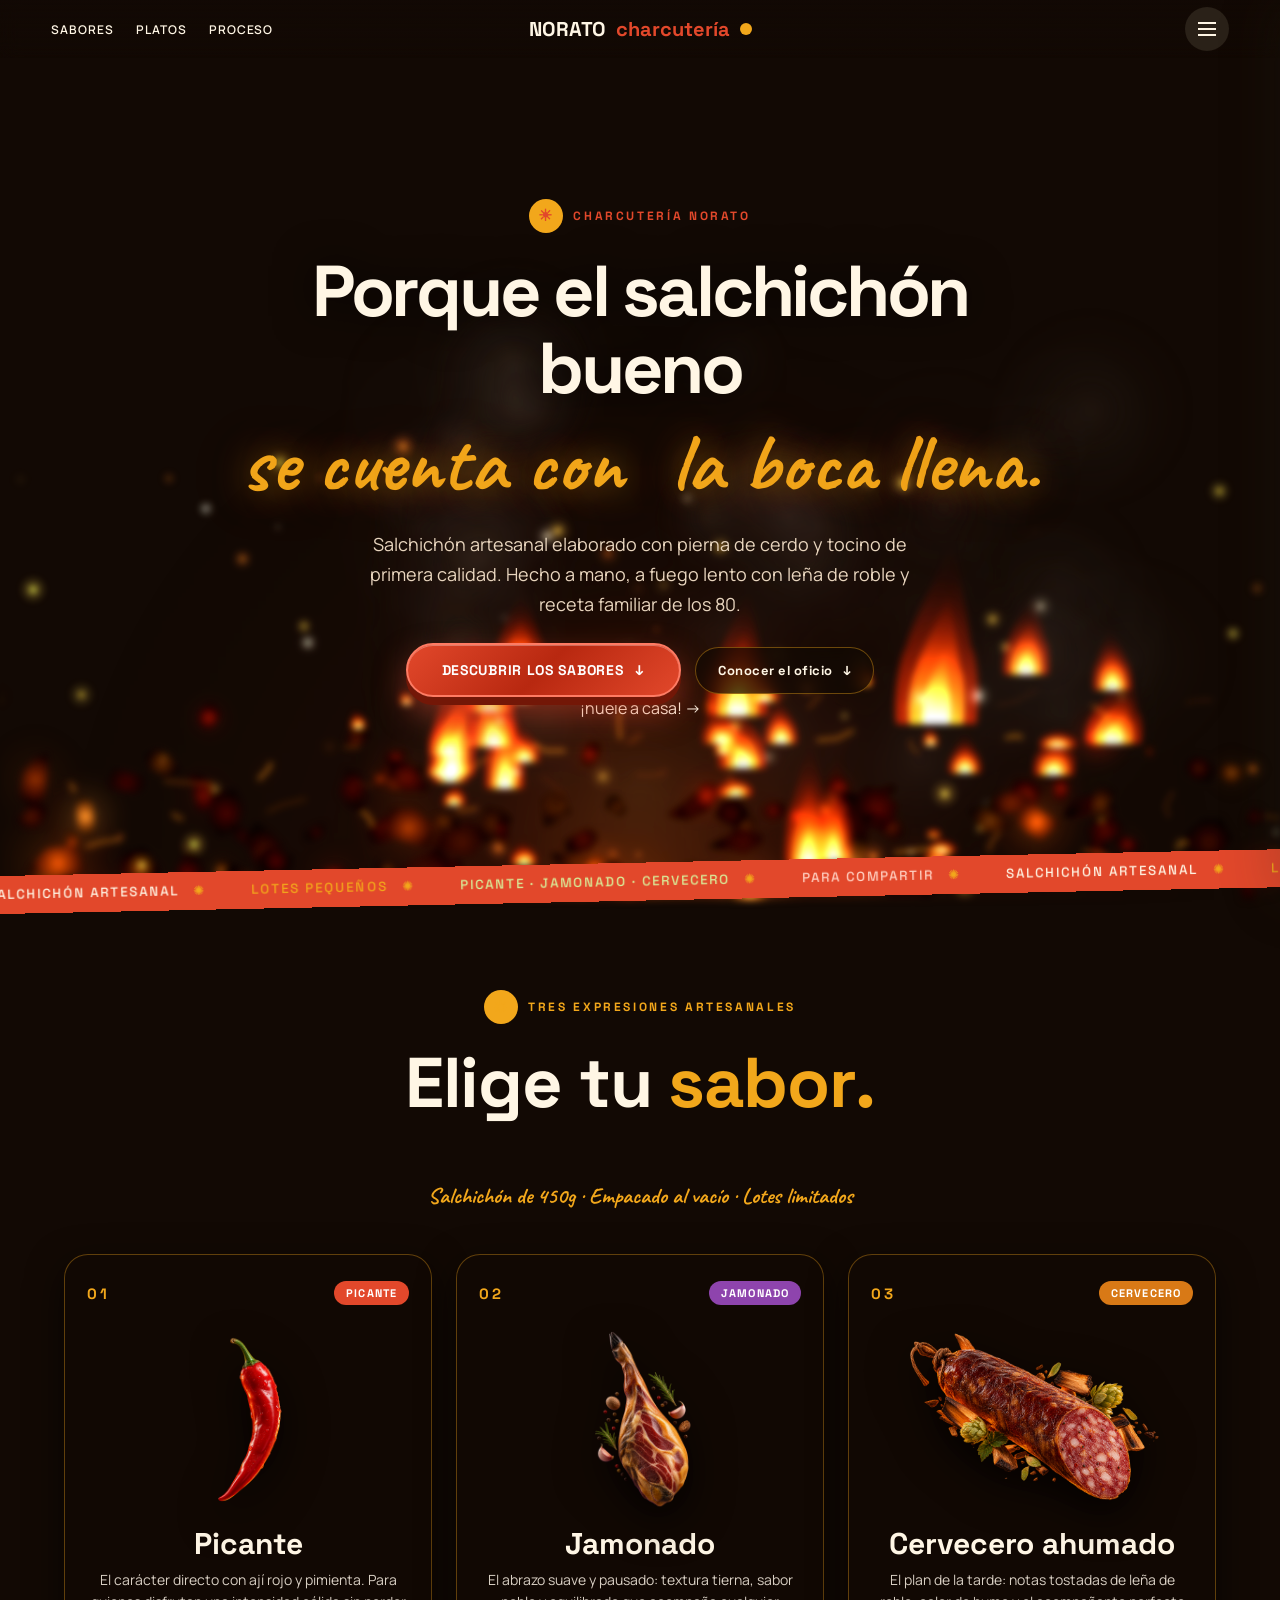
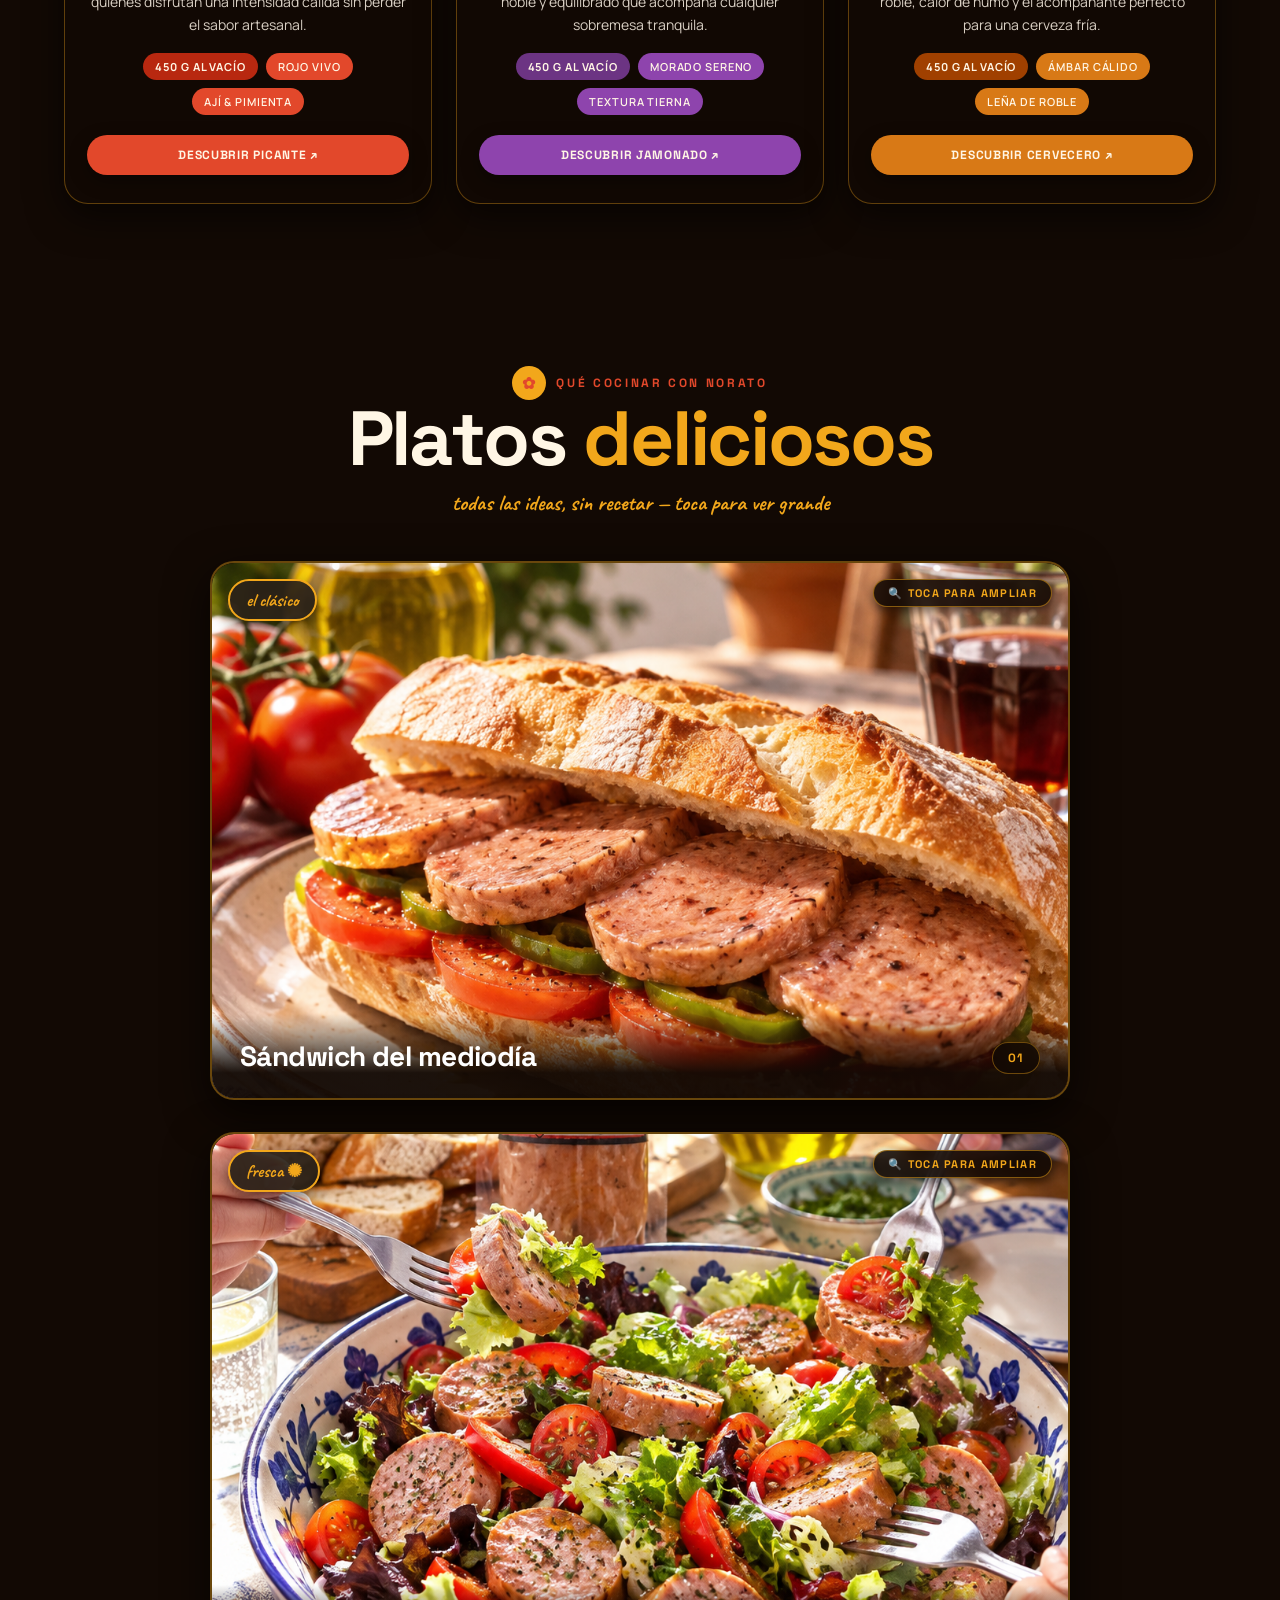
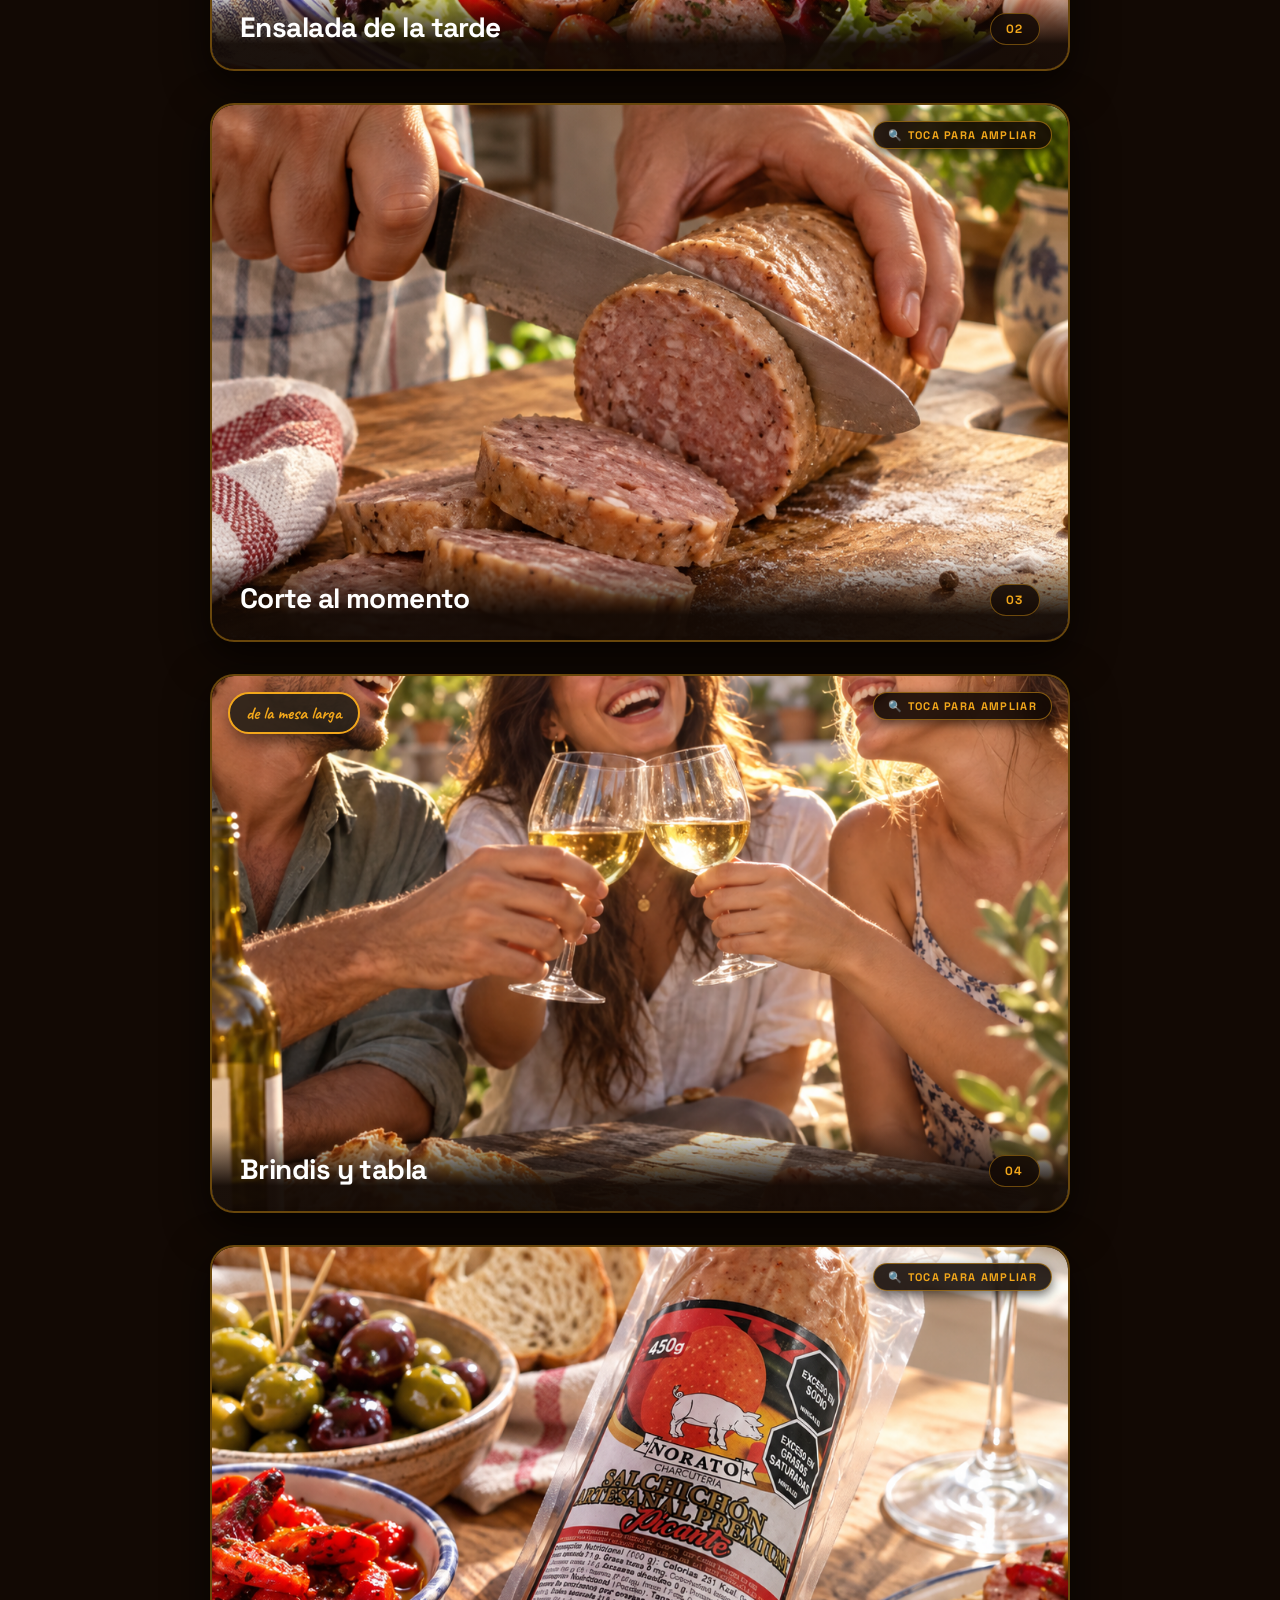
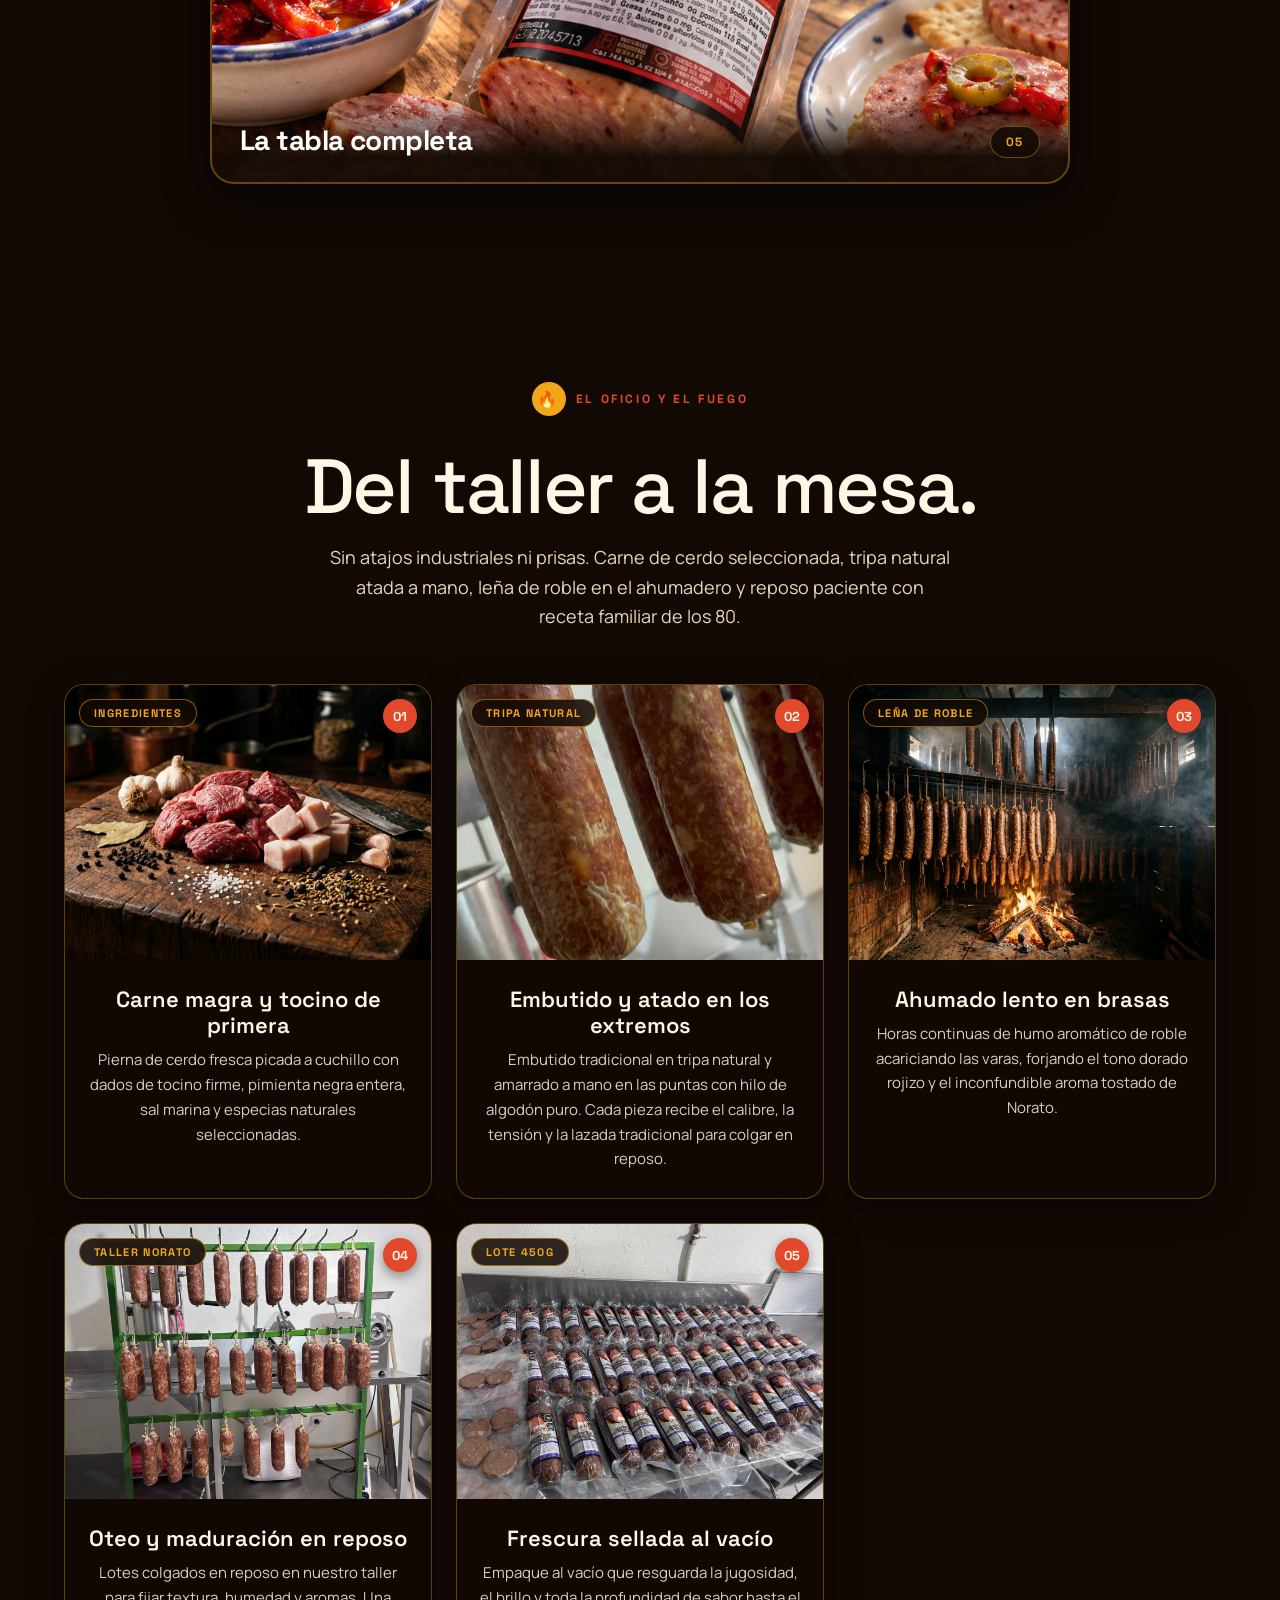
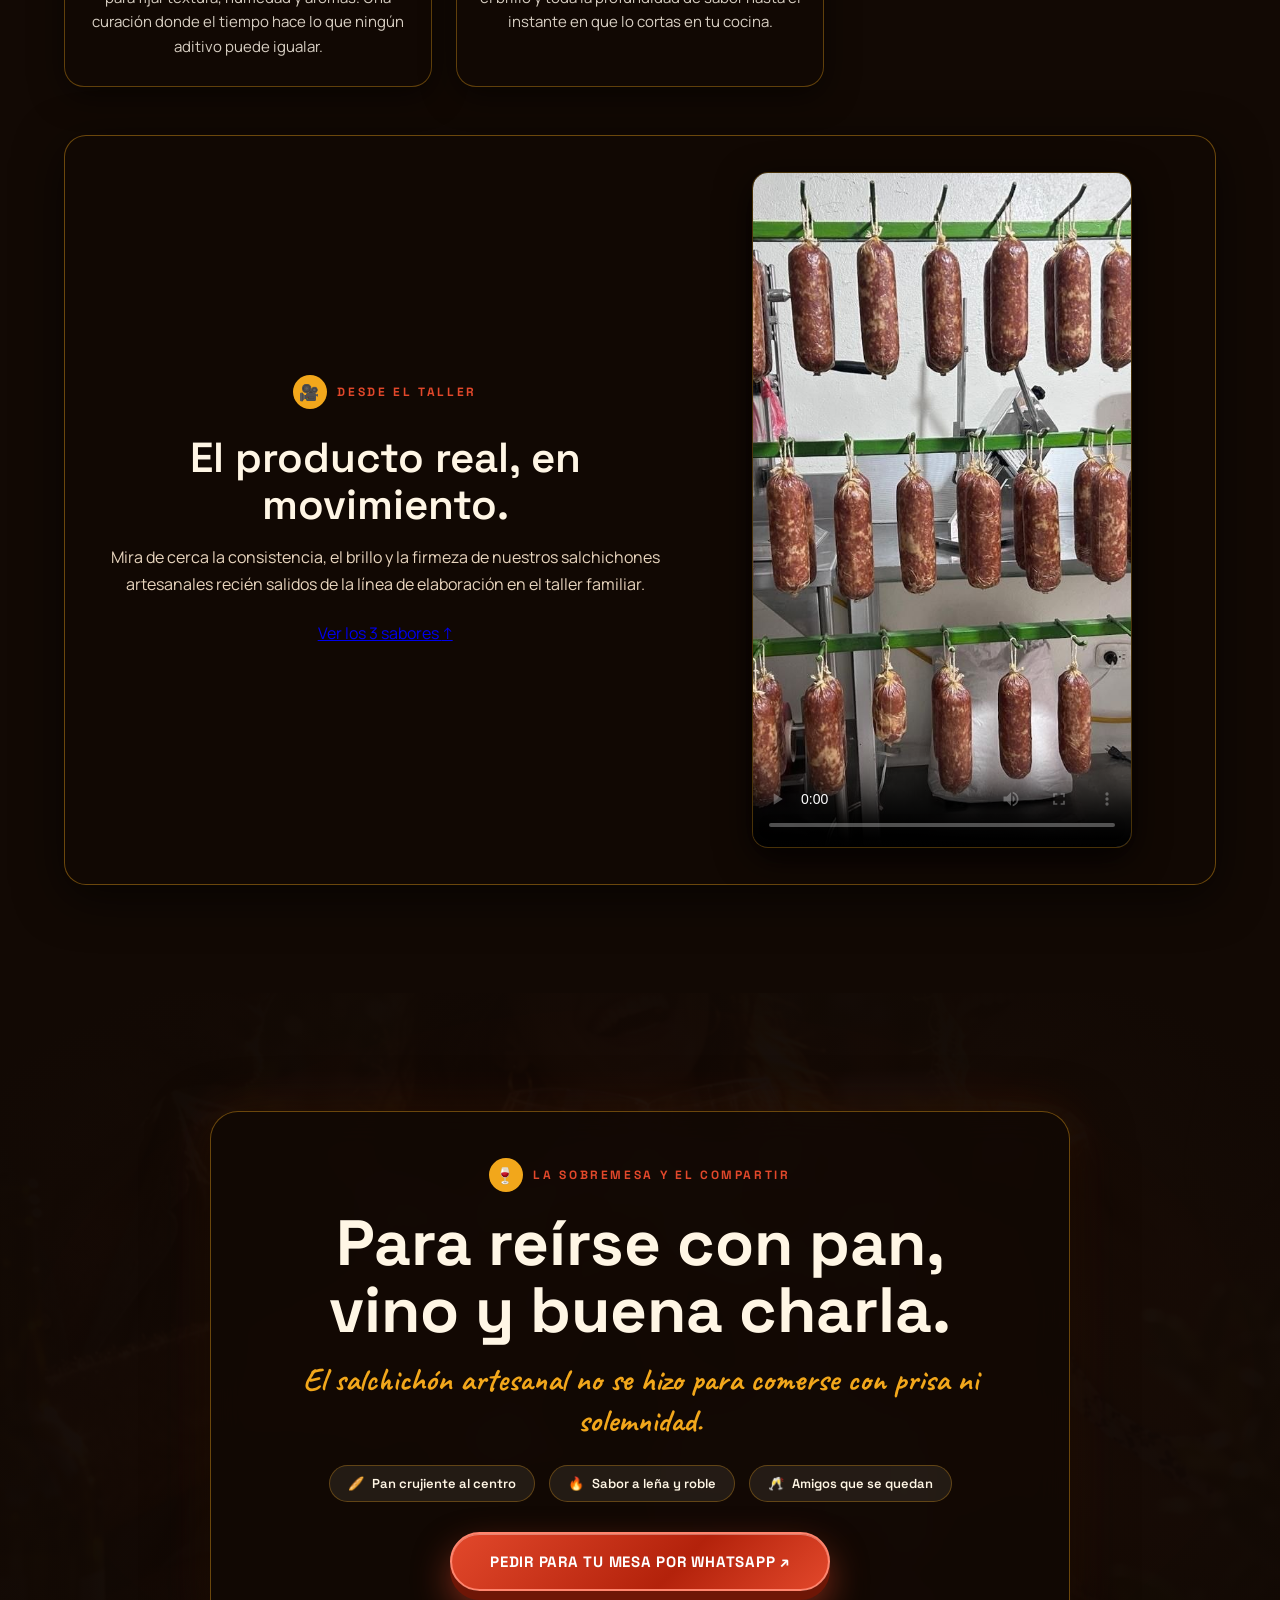
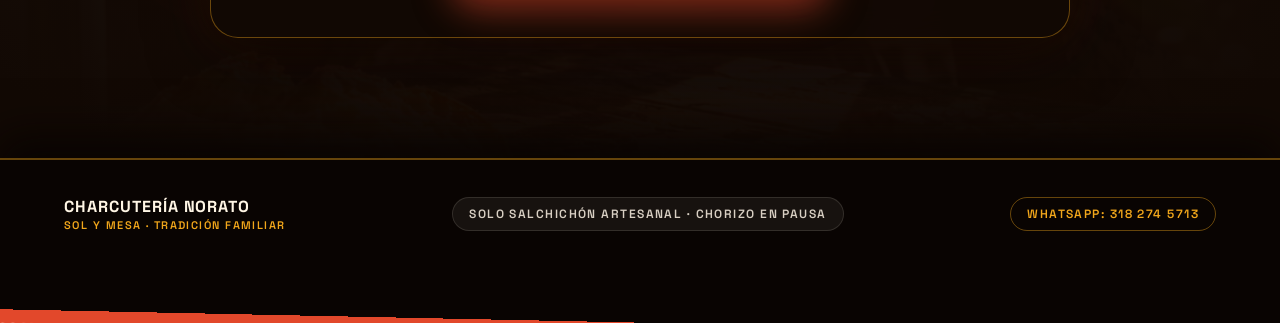
==== commit 19563ac0: "feat: reordenar sabores antes de platos deliciosos y anadir sistema de scroll motion con entradas va" ====
--- a/index.html
+++ b/index.html
@@ -163,11 +163,10 @@
 .brindis-highlights{display:flex;justify-content:center;gap:14px;flex-wrap:wrap;margin-bottom:30px}
 .brindis-pill{display:inline-flex;align-items:center;gap:8px;padding:9px 18px;border-radius:999px;background:rgba(255,246,229,0.08);border:1px solid rgba(242,167,27,0.3);color:var(--sun);font:600 13px 'Space Grotesk'}
 /* ===== SABORES (Tarjetas con Protagonistas) ===== */
-.sabores{background:transparent;color:var(--sun);padding:14vh 5vw}
+.sabores{background:transparent;color:var(--sun);padding:10vh 5vw 8vh;position:relative}
 .sabores h2{font:700 clamp(36px,5.5vw,76px)/0.95 'Space Grotesk';letter-spacing:-.02em;margin:0 0 40px}
 .sabor-grid{display:grid;grid-template-columns:repeat(3,1fr);gap:24px}
-.sabor{background:rgba(18,9,4,0.85);backdrop-filter:blur(14px);border:1px solid rgba(242,167,27,0.35);box-shadow:0 12px 36px rgba(0,0,0,0.6);border-radius:24px;padding:26px 22px 28px;display:flex;flex-direction:column;justify-content:space-between;transition:transform .4s var(--ease),border-color .4s,box-shadow .4s;position:relative;overflow:hidden;text-align:center}
-.sabor:hover{transform:translateY(-8px);border-color:var(--oro);box-shadow:0 18px 48px rgba(255,120,30,0.25)}
+.sabor{background:rgba(18,9,4,0.85);backdrop-filter:blur(14px);border:1px solid rgba(242,167,27,0.35);box-shadow:0 12px 36px rgba(0,0,0,0.6);border-radius:24px;padding:26px 22px 28px;display:flex;flex-direction:column;justify-content:space-between;position:relative;overflow:hidden;text-align:center}
 .sabor-top{display:flex;justify-content:space-between;align-items:center;margin-bottom:12px}
 .sabor .num{font:700 15px 'Space Grotesk';color:var(--oro);letter-spacing:.2em}
 .sabor-badge{font:700 11px 'Space Grotesk';letter-spacing:.1em;text-transform:uppercase;padding:5px 12px;border-radius:999px}
@@ -180,6 +179,66 @@
 .chip{font:600 11px Manrope;letter-spacing:.08em;text-transform:uppercase;padding:6px 12px;border-radius:999px;background:var(--tomate);color:var(--sun)}
 .sabor-cta{display:inline-flex;align-items:center;justify-content:center;width:100%;padding:12px 18px;border-radius:999px;background:var(--tomate);color:var(--sun);text-decoration:none;font:700 12px 'Space Grotesk';letter-spacing:.06em;text-transform:uppercase;transition:all .25s ease;box-shadow:0 6px 18px rgba(0,0,0,0.4)}
 .sabor-cta:hover{filter:brightness(1.15);transform:translateY(-2px);box-shadow:0 10px 24px rgba(0,0,0,0.6)}
+
+/* ===== MOTION SCROLL CARDS (SISTEMA PREMIUM DE ENTRADAS VARIADAS) ===== */
+.motion-card{
+  opacity: 0;
+  will-change: transform, opacity;
+  transition: transform 0.85s cubic-bezier(0.16, 1, 0.3, 1),
+              opacity 0.85s cubic-bezier(0.16, 1, 0.3, 1),
+              box-shadow 0.4s var(--ease),
+              border-color 0.4s var(--ease);
+}
+/* Efectos de entrada diferentes para cada tarjeta */
+.motion-from-left{
+  transform: translateX(-70px) rotate(-2.5deg) scale(0.95);
+}
+.motion-from-right{
+  transform: translateX(70px) rotate(2.5deg) scale(0.95);
+}
+.motion-from-bottom{
+  transform: translateY(80px) scale(0.92);
+}
+.motion-slide-left{
+  transform: translateX(-65px) rotate(-1.5deg) scale(0.96);
+}
+.motion-slide-right{
+  transform: translateX(65px) rotate(1.5deg) scale(0.96);
+}
+.motion-zoom-up{
+  transform: translateY(65px) scale(0.90);
+}
+.motion-from-bl{
+  transform: translate(-50px, 55px) rotate(-2deg) scale(0.94);
+}
+.motion-from-br{
+  transform: translate(50px, 55px) rotate(2deg) scale(0.94);
+}
+/* Estado activo cuando la tarjeta entra al viewport */
+.motion-card.is-visible{
+  opacity: 1!important;
+  transform: translate3d(0, 0, 0) rotate(0deg) scale(1)!important;
+}
+/* Hover suave para tarjetas visibles */
+.sabor.motion-card.is-visible:hover{
+  transform: translateY(-8px) scale(1.01)!important;
+  border-color: var(--oro)!important;
+  box-shadow: 0 18px 48px rgba(255,120,30,0.25)!important;
+}
+.plato.motion-card.is-visible:hover{
+  transform: translateY(-6px) scale(1.01)!important;
+  border-color: var(--oro)!important;
+  box-shadow: 0 20px 60px rgba(255,120,30,0.35)!important;
+}
+.proceso-card.motion-card.is-visible:hover{
+  transform: translateY(-6px)!important;
+  border-color: var(--oro)!important;
+  box-shadow: 0 14px 40px rgba(255,120,30,0.25)!important;
+}
+.proceso-video-box.motion-card.is-visible:hover{
+  border-color: var(--oro)!important;
+  box-shadow: 0 16px 54px rgba(255,120,30,0.3)!important;
+}
 /* ===== FOOTER (Alto Contraste vs Llamas) ===== */
 .site-footer{position:relative;z-index:35;background:#090402;border-top:2px solid rgba(242,167,27,0.4);box-shadow:0 -20px 40px #090402;padding:36px 5vw 90px;color:var(--sun)}
 .footer-inner{max-width:1200px;margin:0 auto;display:flex;justify-content:space-between;align-items:center;gap:20px;flex-wrap:wrap;font:600 12px 'Space Grotesk';letter-spacing:.12em;text-transform:uppercase}
@@ -249,12 +308,22 @@
   .sabor a{width:100%;justify-content:center}
   .site-footer{padding:30px 18px 80px}
   .footer-inner{flex-direction:column;text-align:center;gap:14px}
+  /* Motion suave y seguro en móvil (sin scroll horizontal) */
+  .motion-from-left{ transform: translateX(-36px) rotate(-1.5deg) scale(0.96); }
+  .motion-from-right{ transform: translateX(36px) rotate(1.5deg) scale(0.96); }
+  .motion-slide-left{ transform: translateX(-32px) scale(0.96); }
+  .motion-slide-right{ transform: translateX(32px) scale(0.96); }
+  .motion-from-bl{ transform: translate(-28px, 45px) scale(0.95); }
+  .motion-from-br{ transform: translate(28px, 45px) scale(0.95); }
+  .motion-from-bottom{ transform: translateY(50px) scale(0.94); }
+  .motion-zoom-up{ transform: translateY(45px) scale(0.92); }
 }
 @media(prefers-reduced-motion:reduce){
   .ticker-track{animation:tick 18s linear infinite}.hero-img img,.brindis .bg img{animation:none}
   .title-letters .letter{opacity:1;transform:none;animation:none!important}
   .reveal{opacity:1;transform:none}
   .tw-char{opacity:1!important}
+  .motion-card{opacity:1!important;transform:none!important;transition:none!important}
   .menu-panel,.menu-scrim,.menu-trigger span,.menu-trigger span:before,.menu-trigger span:after{transition:none}
 }
 </style>
@@ -263,11 +332,11 @@
 <canvas id="fire-smoke-canvas" class="global-fire-canvas" aria-hidden="true"></canvas>
 <header class="nav">
 <a class="wordmark" href="#top">NORATO<b>charcutería</b><span class="dot"></span></a>
-<nav class="nav-links"><a href="#platos">Platos</a><a href="#proceso">Proceso</a><a href="#sabores">Sabores</a></nav>
+<nav class="nav-links"><a href="#sabores">Sabores</a><a href="#platos">Platos</a><a href="#proceso">Proceso</a></nav>
 <button class="menu-trigger" id="menu-trigger" type="button" aria-label="Abrir menú" aria-expanded="false"><span></span></button>
 </header>
 <div class="menu-scrim" id="menu-scrim"></div>
-<aside class="menu-panel" id="menu-panel" aria-hidden="true"><h2>Hagamos<br><span style="color:var(--tomate)">mesa.</span></h2><nav><a href="#top">Inicio <span>↗</span></a><a href="#platos">La receta <span>↗</span></a><a href="#proceso">Proceso artesanal <span>↗</span></a><a href="picante/">Picante <span>01</span></a><a href="jamonado/">Jamonado <span>02</span></a><a href="cervecero-ahumado/">Cervecero ahumado <span>03</span></a><a class="menu-wa" href="https://wa.me/573182745713?text=Hola%2C%20quiero%20conocer%20y%20pedir%20el%20salchich%C3%B3n%20de%20Norato." target="_blank" rel="noopener">Pedir por WhatsApp</a></nav></aside>
+<aside class="menu-panel" id="menu-panel" aria-hidden="true"><h2>Hagamos<br><span style="color:var(--tomate)">mesa.</span></h2><nav><a href="#top">Inicio <span>↗</span></a><a href="#sabores">Los 3 Sabores <span>↗</span></a><a href="#platos">Platos deliciosos <span>↗</span></a><a href="#proceso">Proceso artesanal <span>↗</span></a><a href="picante/">Picante <span>01</span></a><a href="jamonado/">Jamonado <span>02</span></a><a href="cervecero-ahumado/">Cervecero ahumado <span>03</span></a><a class="menu-wa" href="https://wa.me/573182745713?text=Hola%2C%20quiero%20conocer%20y%20pedir%20el%20salchich%C3%B3n%20de%20Norato." target="_blank" rel="noopener">Pedir por WhatsApp</a></nav></aside>
 
 <main id="top">
 <!-- HERO -->
@@ -298,6 +367,82 @@
 <span>Salchichón artesanal <em>✺</em></span><span>lotes pequeños <em>✺</em></span><span>picante · jamonado · cervecero <em>✺</em></span><span>para compartir <em>✺</em></span>
 </div></div>
 
+<!-- SABORES (Tres expresiones artesanales - Ahora Primero) -->
+<section id="sabores" class="sabores">
+  <div class="sec-head reveal">
+    <div class="kicker" style="color:var(--oro);justify-content:center;margin:0 auto 12px"><span class="sun-badge">☀</span> Tres expresiones artesanales</div>
+    <h2 class="title-letters" style="color:var(--sun);text-align:center"><span class="word-wrap">Elige tu</span> <span class="word-wrap hl" style="color:var(--oro)">sabor.</span></h2>
+    <div class="sec-note title-letters" style="color:var(--oro);text-align:center;margin-top:12px">
+      <span class="word-wrap">Salchichón</span> <span class="word-wrap">de</span> <span class="word-wrap">450g</span> <span class="word-wrap">·</span> <span class="word-wrap">Empacado</span> <span class="word-wrap">al</span> <span class="word-wrap">vacío</span> <span class="word-wrap">·</span> <span class="word-wrap">Lotes</span> <span class="word-wrap">limitados</span>
+    </div>
+  </div>
+
+  <div class="sabor-grid">
+    <!-- 01 PICANTE (Entrada lateral izquierda) -->
+    <article class="sabor motion-card motion-from-left sabor-picante" onclick="location.href='picante/'" style="cursor:pointer" role="link" tabindex="0">
+      <div class="sabor-top">
+        <span class="num">01</span>
+        <span class="sabor-badge" style="background:#e2482b;color:#fff">Picante</span>
+      </div>
+      <div class="sabor-img-wrap">
+        <img src="assets/protagonistas/picante-protagonista.png" alt="Salchichón Picante Norato con ají" class="sabor-img">
+      </div>
+      <div class="sabor-body">
+        <h3>Picante</h3>
+        <p>El carácter directo con ají rojo y pimienta. Para quienes disfrutan una intensidad cálida sin perder el sabor artesanal.</p>
+        <div class="chips">
+          <span class="chip" style="background:#b82810;font-weight:700">450 g al vacío</span>
+          <span class="chip">Rojo vivo</span>
+          <span class="chip">Ají & pimienta</span>
+        </div>
+        <a class="sabor-cta" href="picante/">Descubrir Picante ↗</a>
+      </div>
+    </article>
+
+    <!-- 02 JAMONADO (Entrada desde abajo con escala) -->
+    <article class="sabor motion-card motion-from-bottom sabor-jamonado" onclick="location.href='jamonado/'" style="cursor:pointer" role="link" tabindex="0">
+      <div class="sabor-top">
+        <span class="num">02</span>
+        <span class="sabor-badge" style="background:#8e44ad;color:#fff">Jamonado</span>
+      </div>
+      <div class="sabor-img-wrap">
+        <img src="assets/protagonistas/jamonado-protagonista.png" alt="Salchichón Jamonado Norato" class="sabor-img">
+      </div>
+      <div class="sabor-body">
+        <h3>Jamonado</h3>
+        <p>El abrazo suave y pausado: textura tierna, sabor noble y equilibrado que acompaña cualquier sobremesa tranquila.</p>
+        <div class="chips">
+          <span class="chip" style="background:#6c3483;font-weight:700">450 g al vacío</span>
+          <span class="chip" style="background:#8e44ad">Morado sereno</span>
+          <span class="chip" style="background:#8e44ad">Textura tierna</span>
+        </div>
+        <a class="sabor-cta" style="background:#8e44ad" href="jamonado/">Descubrir Jamonado ↗</a>
+      </div>
+    </article>
+
+    <!-- 03 CERVECERO AHUMADO (Entrada lateral derecha) -->
+    <article class="sabor motion-card motion-from-right sabor-cervecero" onclick="location.href='cervecero-ahumado/'" style="cursor:pointer" role="link" tabindex="0">
+      <div class="sabor-top">
+        <span class="num">03</span>
+        <span class="sabor-badge" style="background:#d87916;color:#fff">Cervecero</span>
+      </div>
+      <div class="sabor-img-wrap">
+        <img src="assets/protagonistas/cervecero-protagonista.png" alt="Salchichón Cervecero ahumado Norato" class="sabor-img">
+      </div>
+      <div class="sabor-body">
+        <h3>Cervecero ahumado</h3>
+        <p>El plan de la tarde: notas tostadas de leña de roble, calor de humo y el acompañante perfecto para una cerveza fría.</p>
+        <div class="chips">
+          <span class="chip" style="background:#a04000;font-weight:700">450 g al vacío</span>
+          <span class="chip" style="background:#d87916">Ámbar cálido</span>
+          <span class="chip" style="background:#d87916">Leña de roble</span>
+        </div>
+        <a class="sabor-cta" style="background:#d87916" href="cervecero-ahumado/">Descubrir Cervecero ↗</a>
+      </div>
+    </article>
+  </div>
+</section>
+
 <!-- PLATOS -->
 <section id="platos" class="platos">
 <div class="sec-head reveal">
@@ -306,11 +451,11 @@
 <div class="sec-note">todas las ideas, sin recetar — toca para ver grande</div>
 </div>
 <div class="grid-platos">
-<figure class="plato p-a reveal"><img src="assets/sandwich.png" alt="Sándwich de salchichón Norato"><span class="float-badge">el clásico</span><span class="plato-hint">🔍 Toca para ampliar</span><figcaption class="cap"><strong>Sándwich del mediodía</strong><span>01</span></figcaption></figure>
-<figure class="plato p-b reveal"><img src="assets/ensalada.png" alt="Ensalada fresca con salchichón"><span class="float-badge">fresca ✺</span><span class="plato-hint">🔍 Toca para ampliar</span><figcaption class="cap"><strong>Ensalada de la tarde</strong><span>02</span></figcaption></figure>
-<figure class="plato p-c reveal"><img src="assets/manos-corte.png" alt="Corte artesanal al momento"><span class="plato-hint">🔍 Toca para ampliar</span><figcaption class="cap"><strong>Corte al momento</strong><span>03</span></figcaption></figure>
-<figure class="plato p-d reveal"><img src="assets/brindis.png" alt="Brindis con salchichón y pan"><span class="float-badge">de la mesa larga</span><span class="plato-hint">🔍 Toca para ampliar</span><figcaption class="cap"><strong>Brindis y tabla</strong><span>04</span></figcaption></figure>
-<figure class="plato p-e reveal"><img src="assets/hero-mesa.png" alt="Tabla completa con salchichón"><span class="plato-hint">🔍 Toca para ampliar</span><figcaption class="cap"><strong>La tabla completa</strong><span>05</span></figcaption></figure>
+<figure class="plato motion-card motion-slide-left p-a"><img src="assets/sandwich.png" alt="Sándwich de salchichón Norato"><span class="float-badge">el clásico</span><span class="plato-hint">🔍 Toca para ampliar</span><figcaption class="cap"><strong>Sándwich del mediodía</strong><span>01</span></figcaption></figure>
+<figure class="plato motion-card motion-slide-right p-b"><img src="assets/ensalada.png" alt="Ensalada fresca con salchichón"><span class="float-badge">fresca ✺</span><span class="plato-hint">🔍 Toca para ampliar</span><figcaption class="cap"><strong>Ensalada de la tarde</strong><span>02</span></figcaption></figure>
+<figure class="plato motion-card motion-zoom-up p-c"><img src="assets/manos-corte.png" alt="Corte artesanal al momento"><span class="plato-hint">🔍 Toca para ampliar</span><figcaption class="cap"><strong>Corte al momento</strong><span>03</span></figcaption></figure>
+<figure class="plato motion-card motion-slide-left p-d"><img src="assets/brindis.png" alt="Brindis con salchichón y pan"><span class="float-badge">de la mesa larga</span><span class="plato-hint">🔍 Toca para ampliar</span><figcaption class="cap"><strong>Brindis y tabla</strong><span>04</span></figcaption></figure>
+<figure class="plato motion-card motion-slide-right p-e"><img src="assets/hero-mesa.png" alt="Tabla completa con salchichón"><span class="plato-hint">🔍 Toca para ampliar</span><figcaption class="cap"><strong>La tabla completa</strong><span>05</span></figcaption></figure>
 </div>
 </section>
 
@@ -323,8 +468,8 @@
   </div>
 
   <div class="proceso-grid">
-    <!-- Paso 1 -->
-    <article class="proceso-card reveal">
+    <!-- Paso 1 (Diagonal inferior izquierda) -->
+    <article class="proceso-card motion-card motion-from-bl reveal">
       <div class="proceso-card-img">
         <img src="assets/proceso-1-seleccion.jpg" alt="Selección de carne magra y tocino fresco para salchichón Norato">
         <span class="proceso-badge">Ingredientes</span>
@@ -336,8 +481,8 @@
       </div>
     </article>
 
-    <!-- Paso 2 -->
-    <article class="proceso-card reveal">
+    <!-- Paso 2 (Desde abajo con elevación) -->
+    <article class="proceso-card motion-card motion-from-bottom reveal">
       <div class="proceso-card-img">
         <img src="assets/photo_4_2026-11-07_20-51-27.jpg" alt="Atado artesanal en las puntas con tripa natural">
         <span class="proceso-badge">Tripa natural</span>
@@ -349,8 +494,8 @@
       </div>
     </article>
 
-    <!-- Paso 3 -->
-    <article class="proceso-card reveal">
+    <!-- Paso 3 (Diagonal inferior derecha) -->
+    <article class="proceso-card motion-card motion-from-br reveal">
       <div class="proceso-card-img">
         <img src="assets/proceso-3-ahumadero.jpg" alt="Ahumadero tradicional con leña de roble y brasas">
         <span class="proceso-badge">Leña de roble</span>
@@ -362,8 +507,8 @@
       </div>
     </article>
 
-    <!-- Paso 4 -->
-    <article class="proceso-card reveal">
+    <!-- Paso 4 (Lateral izquierda) -->
+    <article class="proceso-card motion-card motion-slide-left reveal">
       <div class="proceso-card-img">
         <img src="assets/photo_1_2026-11-07_20-51-27.jpg" alt="Salchichón artesanal Norato reposando en varas del taller">
         <span class="proceso-badge">Taller Norato</span>
@@ -375,8 +520,8 @@
       </div>
     </article>
 
-    <!-- Paso 5 -->
-    <article class="proceso-card reveal">
+    <!-- Paso 5 (Lateral derecha) -->
+    <article class="proceso-card motion-card motion-slide-right reveal">
       <div class="proceso-card-img">
         <img src="assets/photo_5_2026-11-07_20-51-27.jpg" alt="Lote Jamonado Norato empacado al vacío de 450g listo para entrega">
         <span class="proceso-badge">Lote 450g</span>
@@ -389,13 +534,13 @@
     </article>
   </div>
 
-  <!-- Video Showcase -->
-  <div class="proceso-video-box reveal" style="text-align:center">
+  <!-- Video Showcase (Zoom desde profundidad) -->
+  <div class="proceso-video-box motion-card motion-zoom-up reveal" style="text-align:center">
     <div class="proceso-video-info" style="text-align:center">
       <div class="kicker" style="justify-content:center;margin:0 auto 14px"><span class="sun-badge">🎥</span> Desde el taller</div>
       <h3 style="margin:12px auto 16px;text-align:center">El producto real, en movimiento.</h3>
       <p style="margin:0 auto 24px;text-align:center">Mira de cerca la consistencia, el brillo y la firmeza de nuestros salchichones artesanales recién salidos de la línea de elaboración en el taller familiar.</p>
-      <a class="hero-cta" style="margin:0 auto" href="#sabores">Ver los 3 sabores <span>↓</span></a>
+      <a class="hero-cta" style="margin:0 auto" href="#sabores">Ver los 3 sabores <span>↑</span></a>
     </div>
     <div class="proceso-video-wrapper">
       <video controls playsinline preload="metadata" poster="assets/photo_1_2026-11-07_20-51-27.jpg">
@@ -411,7 +556,7 @@
   <div class="brindis-bg">
     <img src="assets/brindis.png" alt="Mesa compartida con salchichón Norato y brindis">
   </div>
-  <div class="brindis-card reveal">
+  <div class="brindis-card motion-card motion-zoom-up reveal">
     <div class="kicker" style="justify-content:center;margin-bottom:18px"><span class="sun-badge">🍷</span> La Sobremesa y el Compartir</div>
     <h2 style="text-align:center">Para reírse con pan,<br><span class="hl">vino y buena charla.</span></h2>
     <p class="brindis-tagline" style="text-align:center">El salchichón artesanal no se hizo para comerse con prisa ni solemnidad.</p>
@@ -423,82 +568,6 @@
     <div class="brindis-action" style="display:flex;justify-content:center">
       <a class="hero-cta-red-large" href="https://wa.me/573182745713?text=Hola%2C%20quiero%20hacer%20un%20pedido%20de%20salchich%C3%B3n%20Norato%20para%20compartir." target="_blank" rel="noopener">Pedir para tu mesa por WhatsApp ↗</a>
     </div>
-  </div>
-</section>
-
-<!-- SABORES -->
-<section id="sabores" class="sabores">
-  <div class="sec-head reveal">
-    <div class="kicker" style="color:var(--oro);justify-content:center;margin:0 auto 12px"><span class="sun-badge">☀</span> Tres expresiones artesanales</div>
-    <h2 class="title-letters" style="color:var(--sun);text-align:center"><span class="word-wrap">Elige tu</span> <span class="word-wrap hl" style="color:var(--oro)">sabor.</span></h2>
-    <div class="sec-note title-letters" style="color:var(--oro);text-align:center;margin-top:12px">
-      <span class="word-wrap">Salchichón</span> <span class="word-wrap">de</span> <span class="word-wrap">450g</span> <span class="word-wrap">·</span> <span class="word-wrap">Empacado</span> <span class="word-wrap">al</span> <span class="word-wrap">vacío</span> <span class="word-wrap">·</span> <span class="word-wrap">Lotes</span> <span class="word-wrap">limitados</span>
-    </div>
-  </div>
-
-  <div class="sabor-grid">
-    <!-- 01 PICANTE -->
-    <article class="sabor reveal sabor-picante" onclick="location.href='picante/'" style="cursor:pointer" role="link" tabindex="0">
-      <div class="sabor-top">
-        <span class="num">01</span>
-        <span class="sabor-badge" style="background:#e2482b;color:#fff">Picante</span>
-      </div>
-      <div class="sabor-img-wrap">
-        <img src="assets/protagonistas/picante-protagonista.png" alt="Salchichón Picante Norato con ají" class="sabor-img">
-      </div>
-      <div class="sabor-body">
-        <h3>Picante</h3>
-        <p>El carácter directo con ají rojo y pimienta. Para quienes disfrutan una intensidad cálida sin perder el sabor artesanal.</p>
-        <div class="chips">
-          <span class="chip" style="background:#b82810;font-weight:700">450 g al vacío</span>
-          <span class="chip">Rojo vivo</span>
-          <span class="chip">Ají & pimienta</span>
-        </div>
-        <a class="sabor-cta" href="picante/">Descubrir Picante ↗</a>
-      </div>
-    </article>
-
-    <!-- 02 JAMONADO -->
-    <article class="sabor reveal sabor-jamonado" onclick="location.href='jamonado/'" style="cursor:pointer" role="link" tabindex="0">
-      <div class="sabor-top">
-        <span class="num">02</span>
-        <span class="sabor-badge" style="background:#8e44ad;color:#fff">Jamonado</span>
-      </div>
-      <div class="sabor-img-wrap">
-        <img src="assets/protagonistas/jamonado-protagonista.png" alt="Salchichón Jamonado Norato" class="sabor-img">
-      </div>
-      <div class="sabor-body">
-        <h3>Jamonado</h3>
-        <p>El abrazo suave y pausado: textura tierna, sabor noble y equilibrado que acompaña cualquier sobremesa tranquila.</p>
-        <div class="chips">
-          <span class="chip" style="background:#6c3483;font-weight:700">450 g al vacío</span>
-          <span class="chip" style="background:#8e44ad">Morado sereno</span>
-          <span class="chip" style="background:#8e44ad">Textura tierna</span>
-        </div>
-        <a class="sabor-cta" style="background:#8e44ad" href="jamonado/">Descubrir Jamonado ↗</a>
-      </div>
-    </article>
-
-    <!-- 03 CERVECERO AHUMADO -->
-    <article class="sabor reveal sabor-cervecero" onclick="location.href='cervecero-ahumado/'" style="cursor:pointer" role="link" tabindex="0">
-      <div class="sabor-top">
-        <span class="num">03</span>
-        <span class="sabor-badge" style="background:#d87916;color:#fff">Cervecero</span>
-      </div>
-      <div class="sabor-img-wrap">
-        <img src="assets/protagonistas/cervecero-protagonista.png" alt="Salchichón Cervecero ahumado Norato" class="sabor-img">
-      </div>
-      <div class="sabor-body">
-        <h3>Cervecero ahumado</h3>
-        <p>El plan de la tarde: notas tostadas de leña de roble, calor de humo y el acompañante perfecto para una cerveza fría.</p>
-        <div class="chips">
-          <span class="chip" style="background:#a04000;font-weight:700">450 g al vacío</span>
-          <span class="chip" style="background:#d87916">Ámbar cálido</span>
-          <span class="chip" style="background:#d87916">Leña de roble</span>
-        </div>
-        <a class="sabor-cta" style="background:#d87916" href="cervecero-ahumado/">Descubrir Cervecero ↗</a>
-      </div>
-    </article>
   </div>
 </section>
 
@@ -591,6 +660,29 @@
 const rObs=new IntersectionObserver(es=>es.forEach(e=>{if(e.isIntersecting){e.target.classList.add('show');rObs.unobserve(e.target)}}),{threshold:.12});
 document.querySelectorAll('.reveal').forEach(e=>rObs.observe(e));
 
+// ---- Motion scroll cards: activación dinámica por scroll para todas las tarjetas
+const motionCards = document.querySelectorAll('.motion-card');
+const motionObs = new IntersectionObserver((entries, obs) => {
+  entries.forEach(entry => {
+    if (entry.isIntersecting) {
+      entry.target.classList.add('is-visible');
+      obs.unobserve(entry.target);
+    }
+  });
+}, {
+  threshold: 0.10,
+  rootMargin: '0px 0px -40px 0px'
+});
+
+motionCards.forEach(card => {
+  const rect = card.getBoundingClientRect();
+  if (rect.top < window.innerHeight * 0.88) {
+    card.classList.add('is-visible');
+  } else {
+    motionObs.observe(card);
+  }
+});
+
 // ---- Lightbox interactivo para Platos Deliciosos
 const lb = document.getElementById('plato-lightbox');
 const lbImg = document.getElementById('lightbox-img');
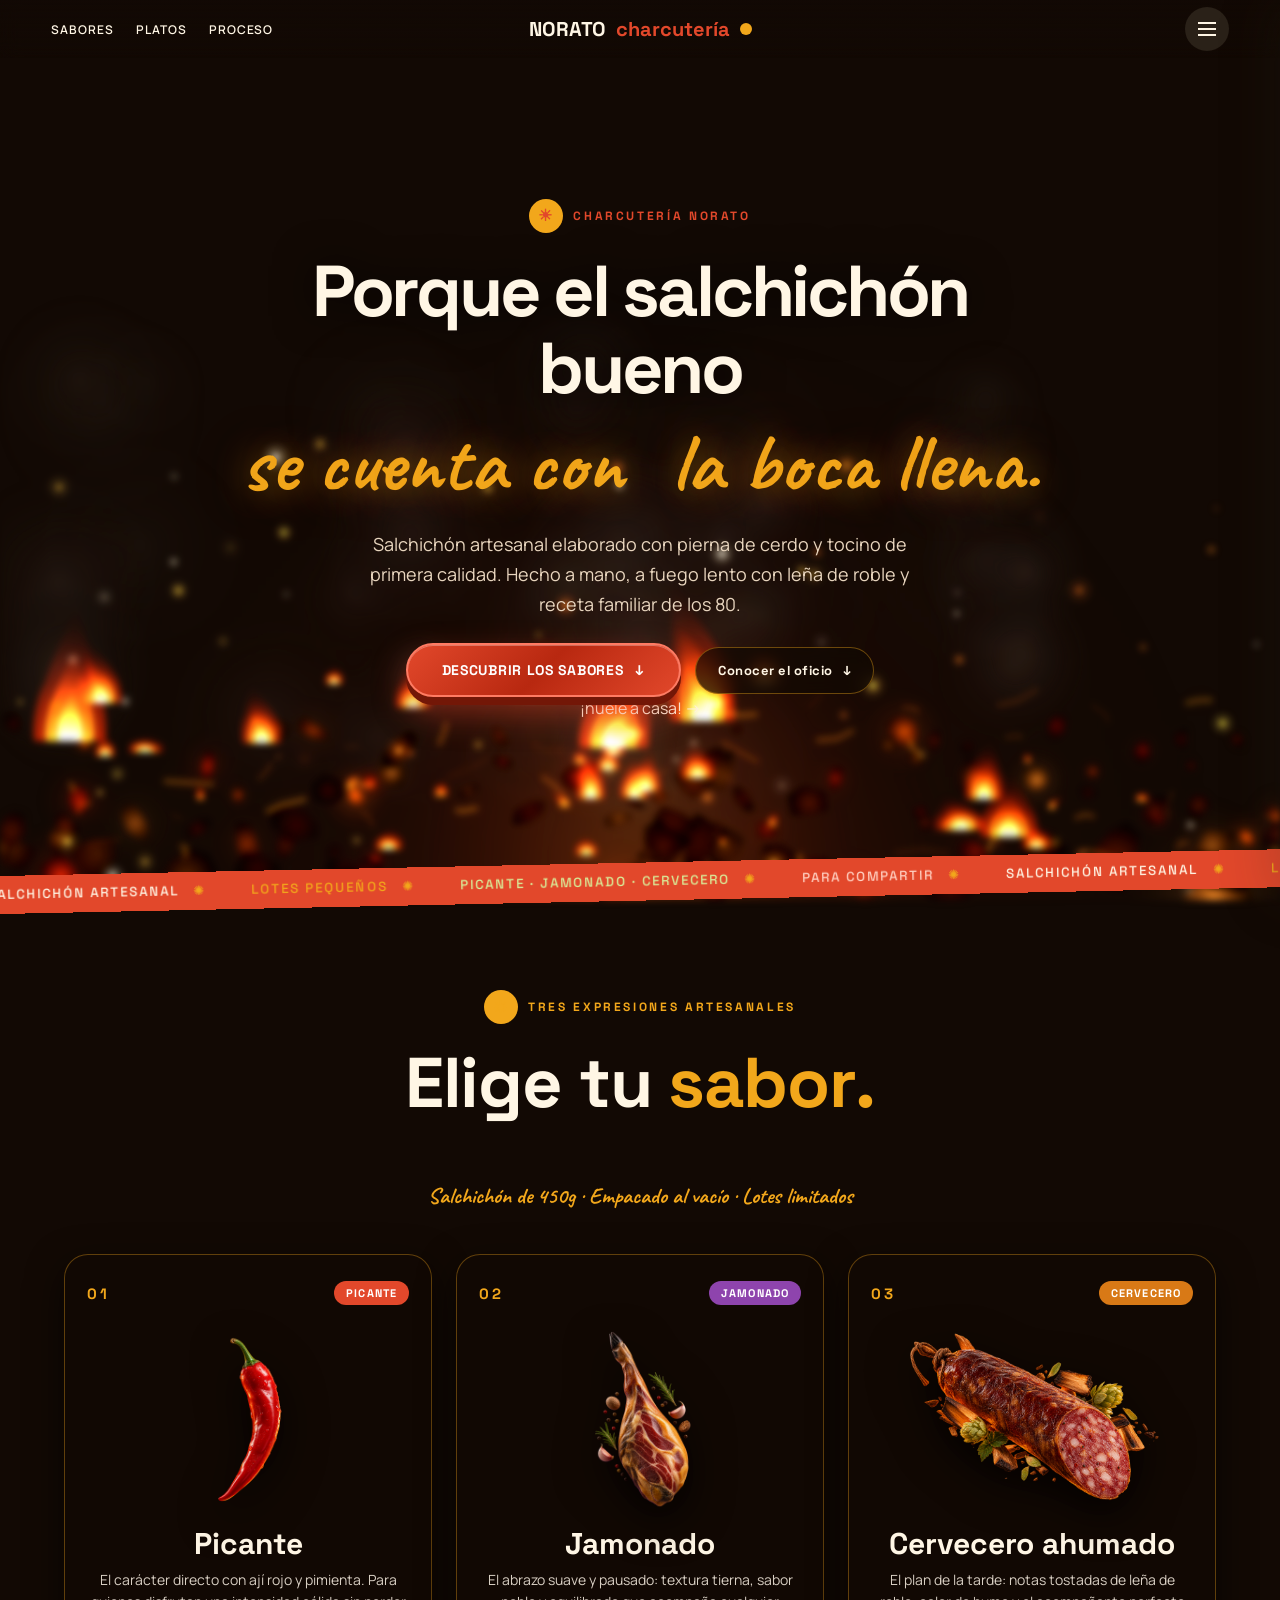
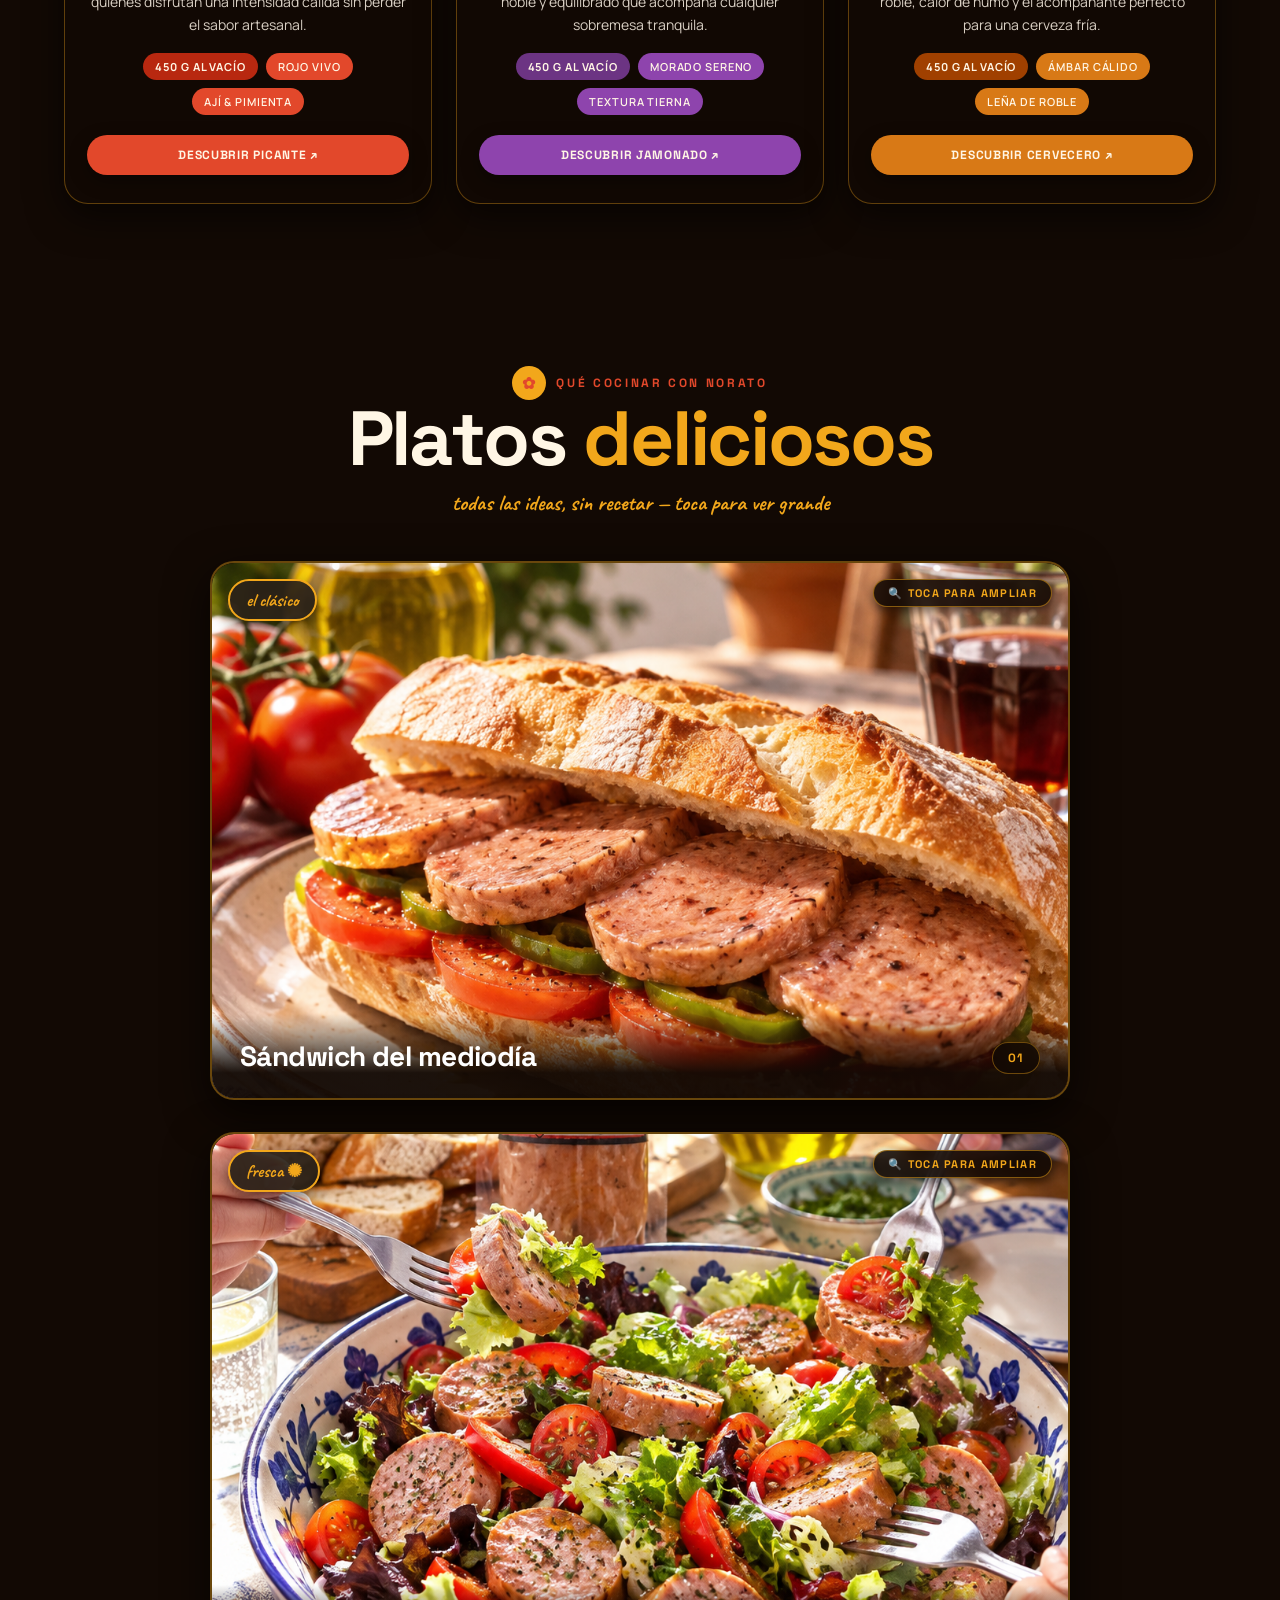
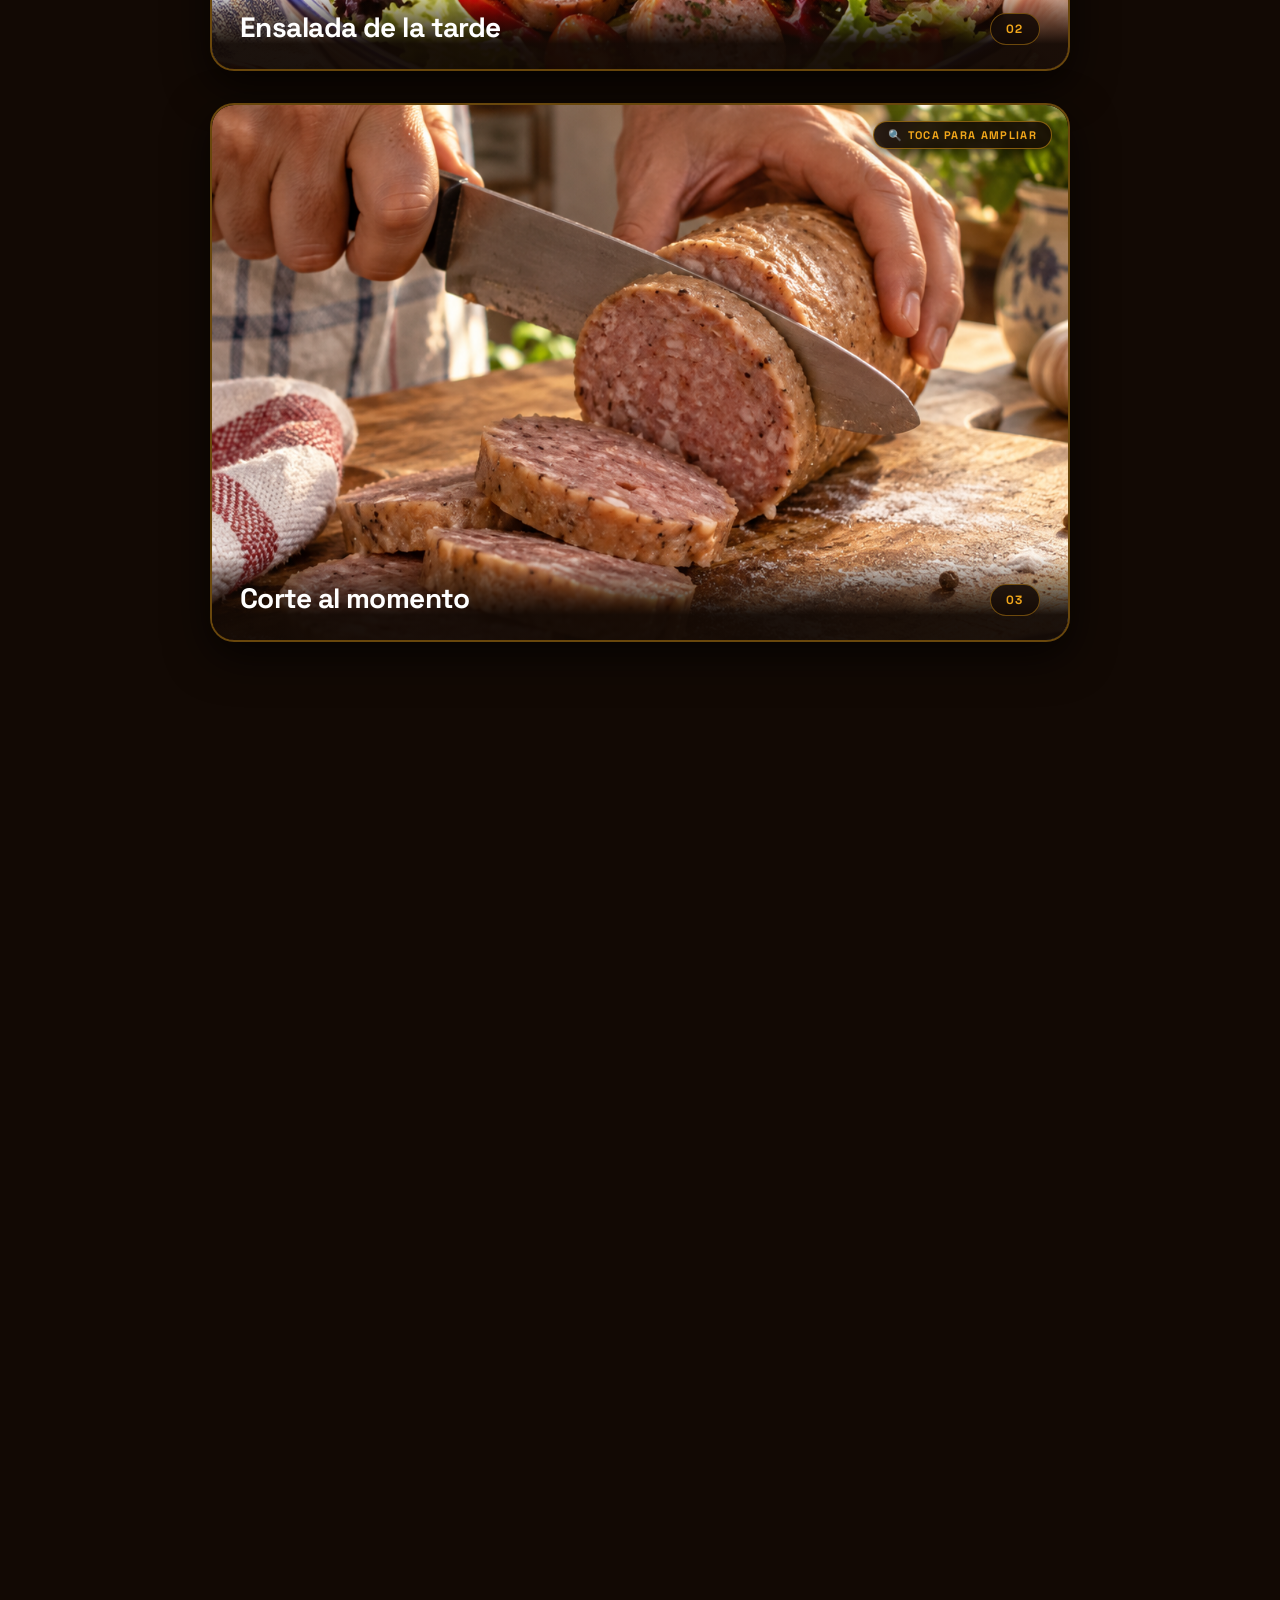
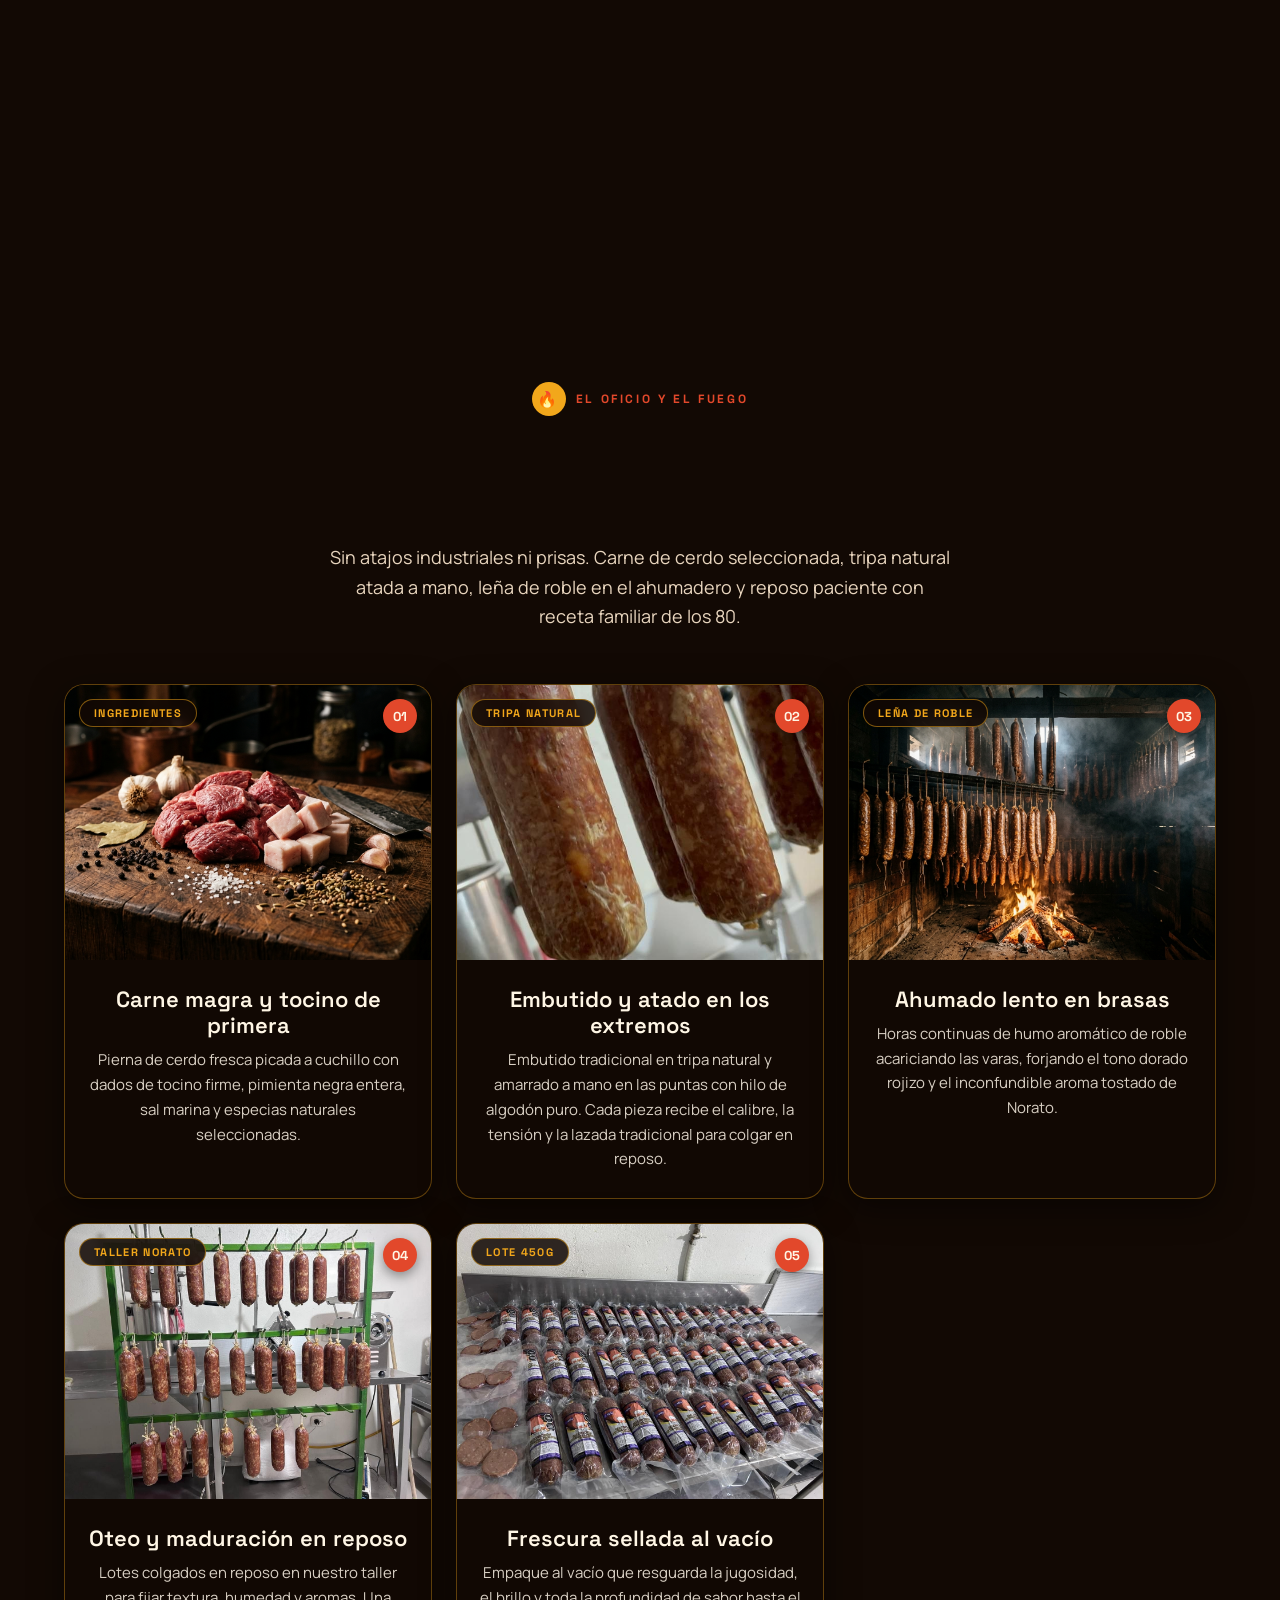
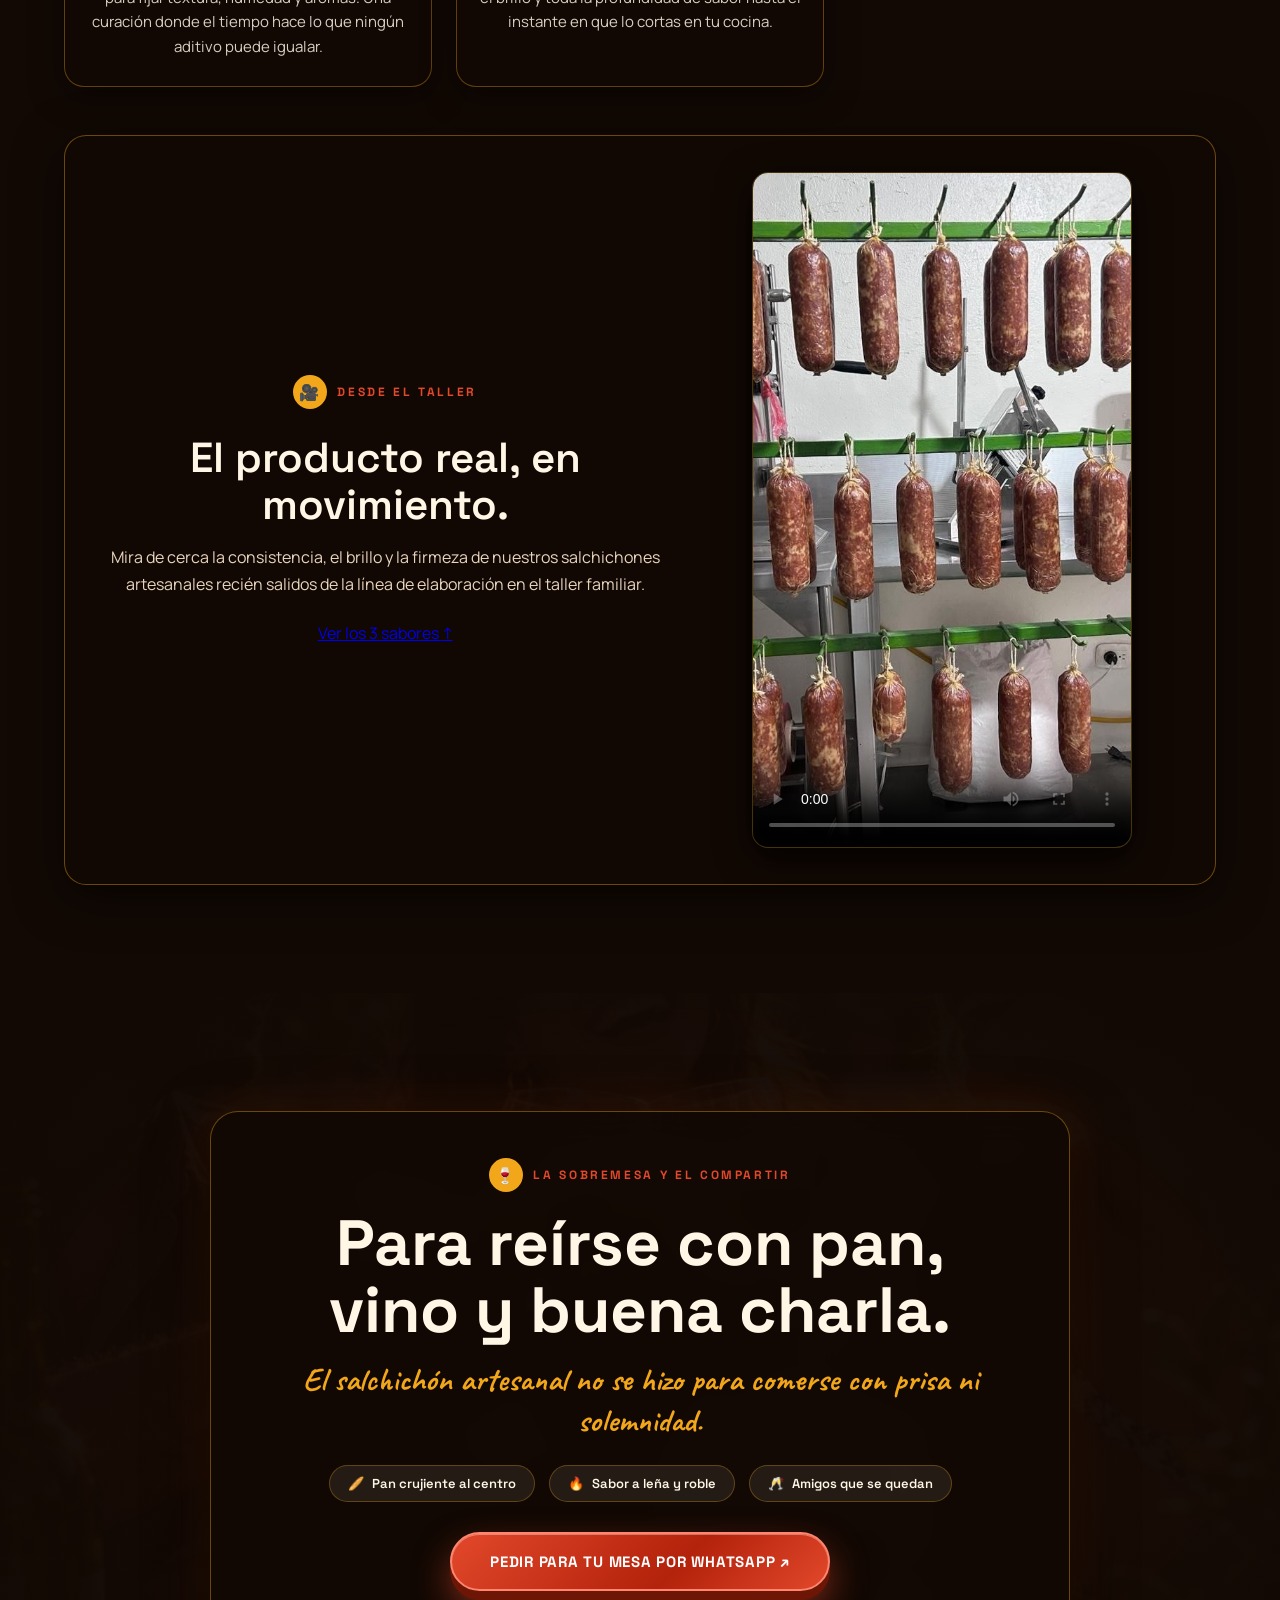
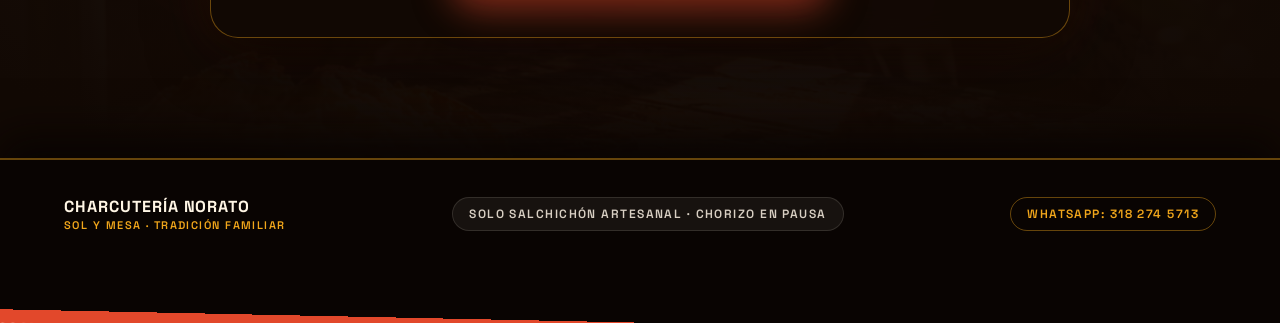
==== commit 61412260: "feat: implementar imagenes optimizadas Open Graph y WhatsApp link previews para compartir en redes s" ====
--- a/index.html
+++ b/index.html
@@ -11,19 +11,21 @@
 <meta property="og:url" content="https://mauriciobustamantegaravito-hub.github.io/charcuteria/">
 <meta property="og:site_name" content="Charcutería Norato">
 <meta property="og:title" content="Charcutería Norato — Porque el salchichón bueno se cuenta con la boca llena">
-<meta property="og:description" content="Salchichón artesanal elaborado con pierna de cerdo y tocino de primera calidad, ahumado con leña de roble en lotes pequeños. Picante, Jamonado y Cervecero ahumado.">
-<meta property="og:image" content="https://mauriciobustamantegaravito-hub.github.io/charcuteria/assets/proceso-1-seleccion.jpg">
-<meta property="og:image:secure_url" content="https://mauriciobustamantegaravito-hub.github.io/charcuteria/assets/proceso-1-seleccion.jpg">
+<meta property="og:description" content="Salchichón artesanal de 450 g elaborado con pierna de cerdo y tocino seleccionado, ahumado con leña de roble. Variedades Picante, Jamonado y Cervecero.">
+<meta property="og:image" content="https://mauriciobustamantegaravito-hub.github.io/charcuteria/assets/og-image.jpg">
+<meta property="og:image:secure_url" content="https://mauriciobustamantegaravito-hub.github.io/charcuteria/assets/og-image.jpg">
 <meta property="og:image:type" content="image/jpeg">
 <meta property="og:image:width" content="1200">
-<meta property="og:image:height" content="900">
+<meta property="og:image:height" content="630">
+<meta property="og:image:alt" content="Charcutería Norato — Salchichón Artesanal 450 g">
 <meta property="og:locale" content="es_CO">
+<link rel="image_src" href="https://mauriciobustamantegaravito-hub.github.io/charcuteria/assets/og-image.jpg">
 
 <!-- Twitter Card -->
 <meta name="twitter:card" content="summary_large_image">
 <meta name="twitter:title" content="Charcutería Norato — Salchichón Artesanal">
-<meta name="twitter:description" content="Porque el salchichón bueno se cuenta con la boca llena. Elaboración artesanal con leña de roble.">
-<meta name="twitter:image" content="https://mauriciobustamantegaravito-hub.github.io/charcuteria/assets/proceso-1-seleccion.jpg">
+<meta name="twitter:description" content="Porque el salchichón bueno se cuenta con la boca llena. Presentación 450 g ahumado con leña de roble.">
+<meta name="twitter:image" content="https://mauriciobustamantegaravito-hub.github.io/charcuteria/assets/og-image.jpg">
 
 <link rel="manifest" href="/manifest.json">
 <meta name="theme-color" content="#e2482b">
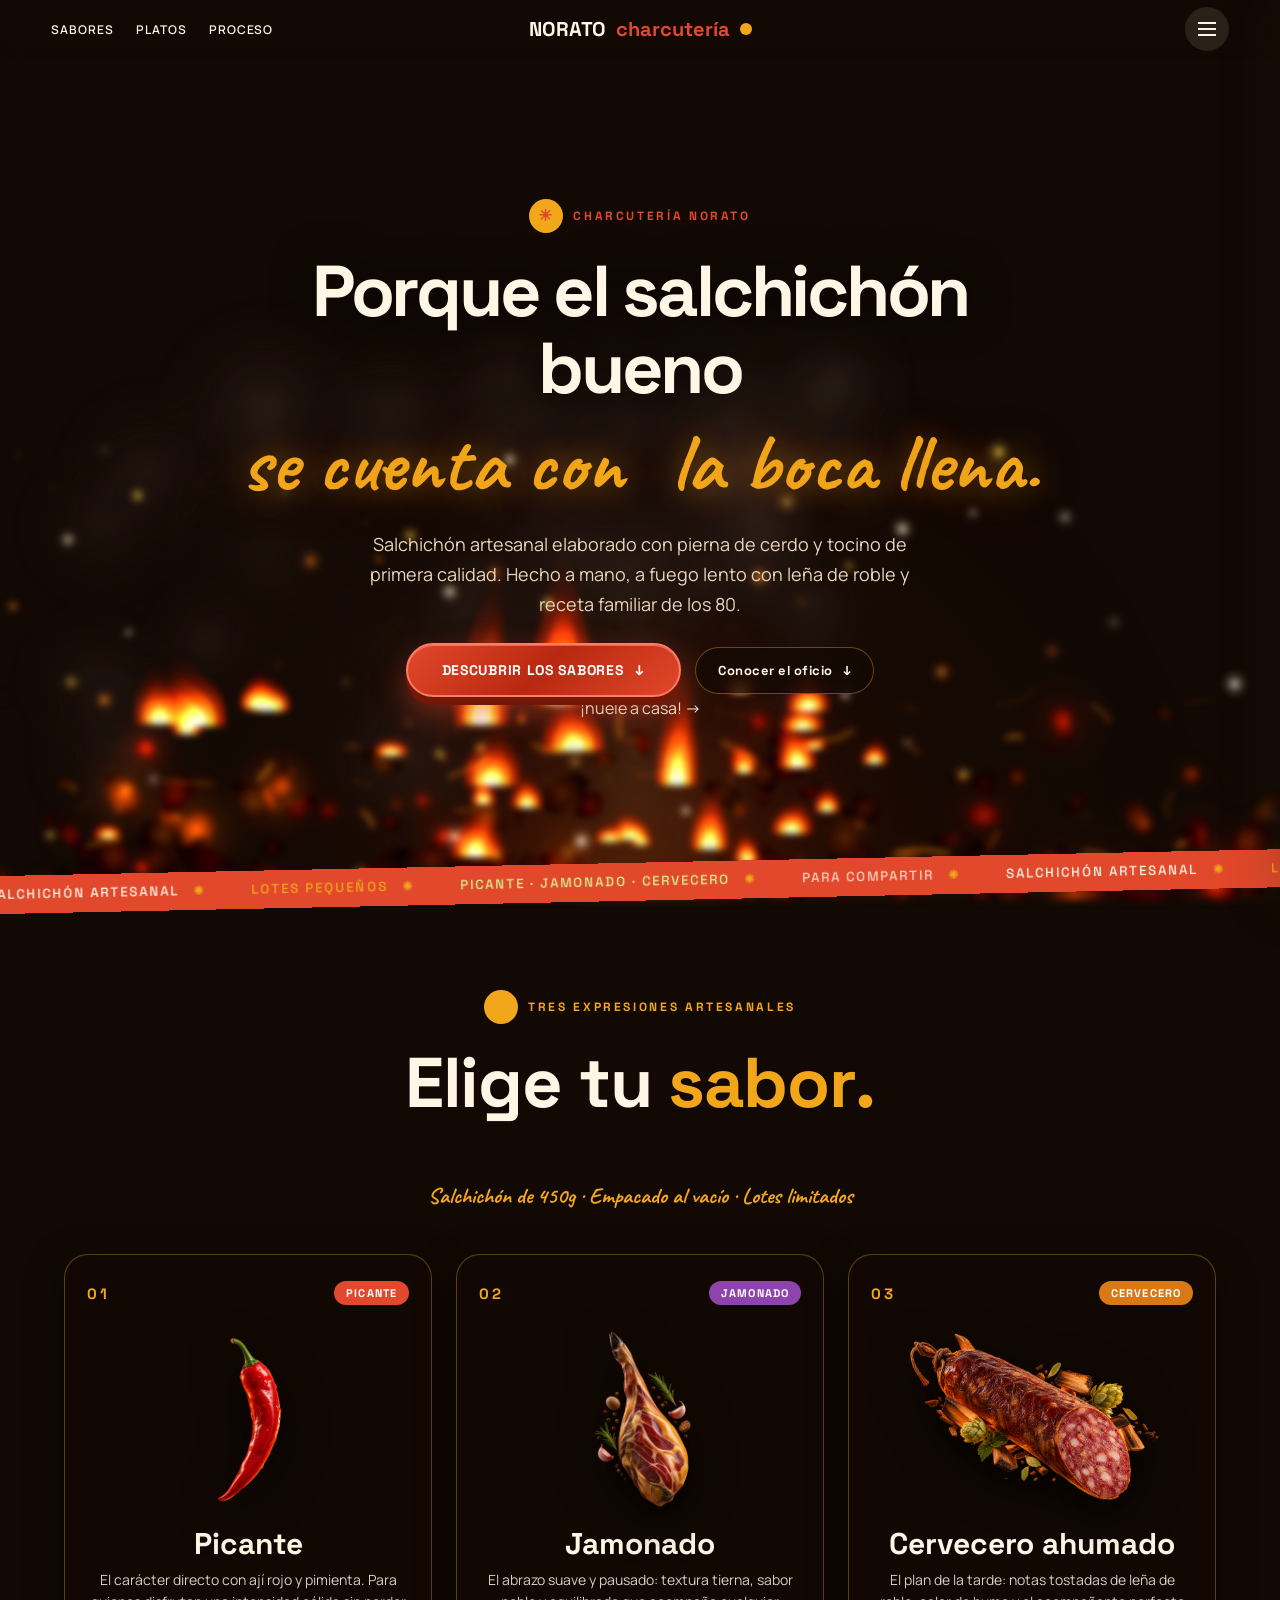
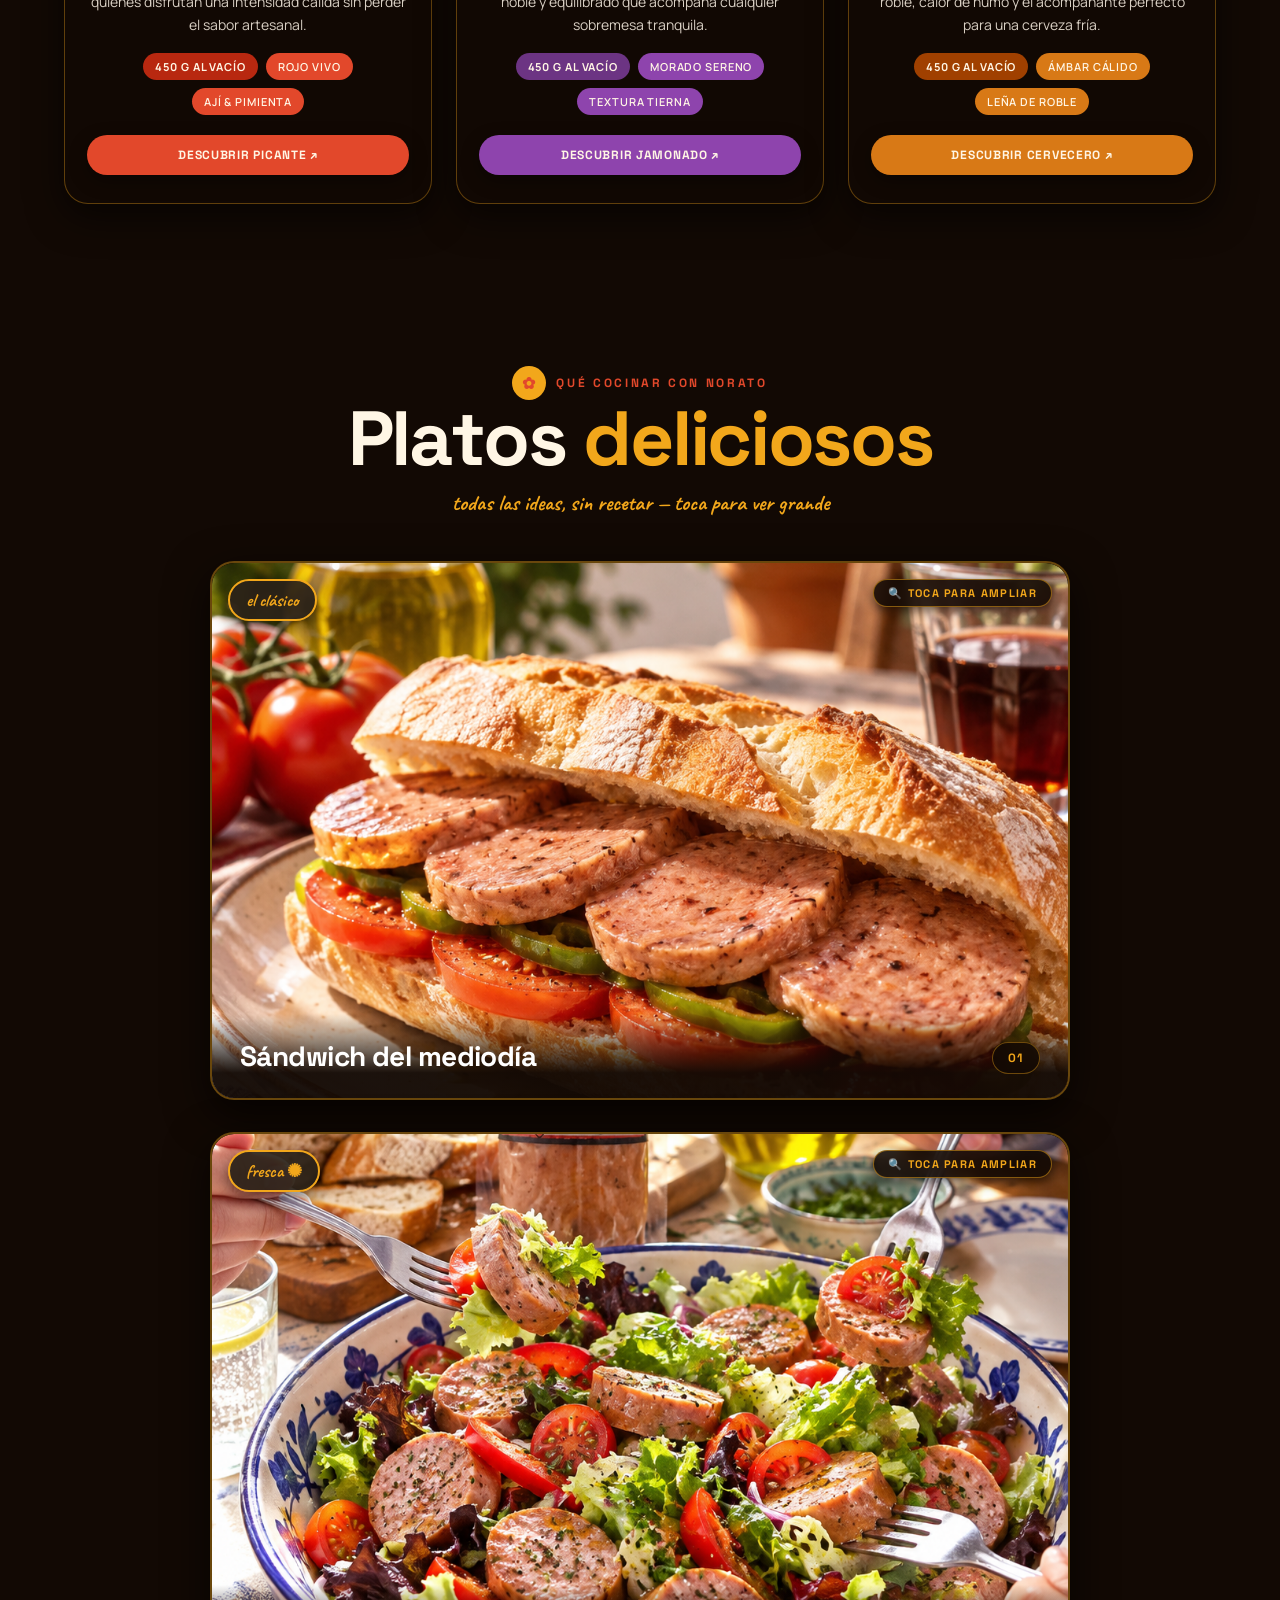
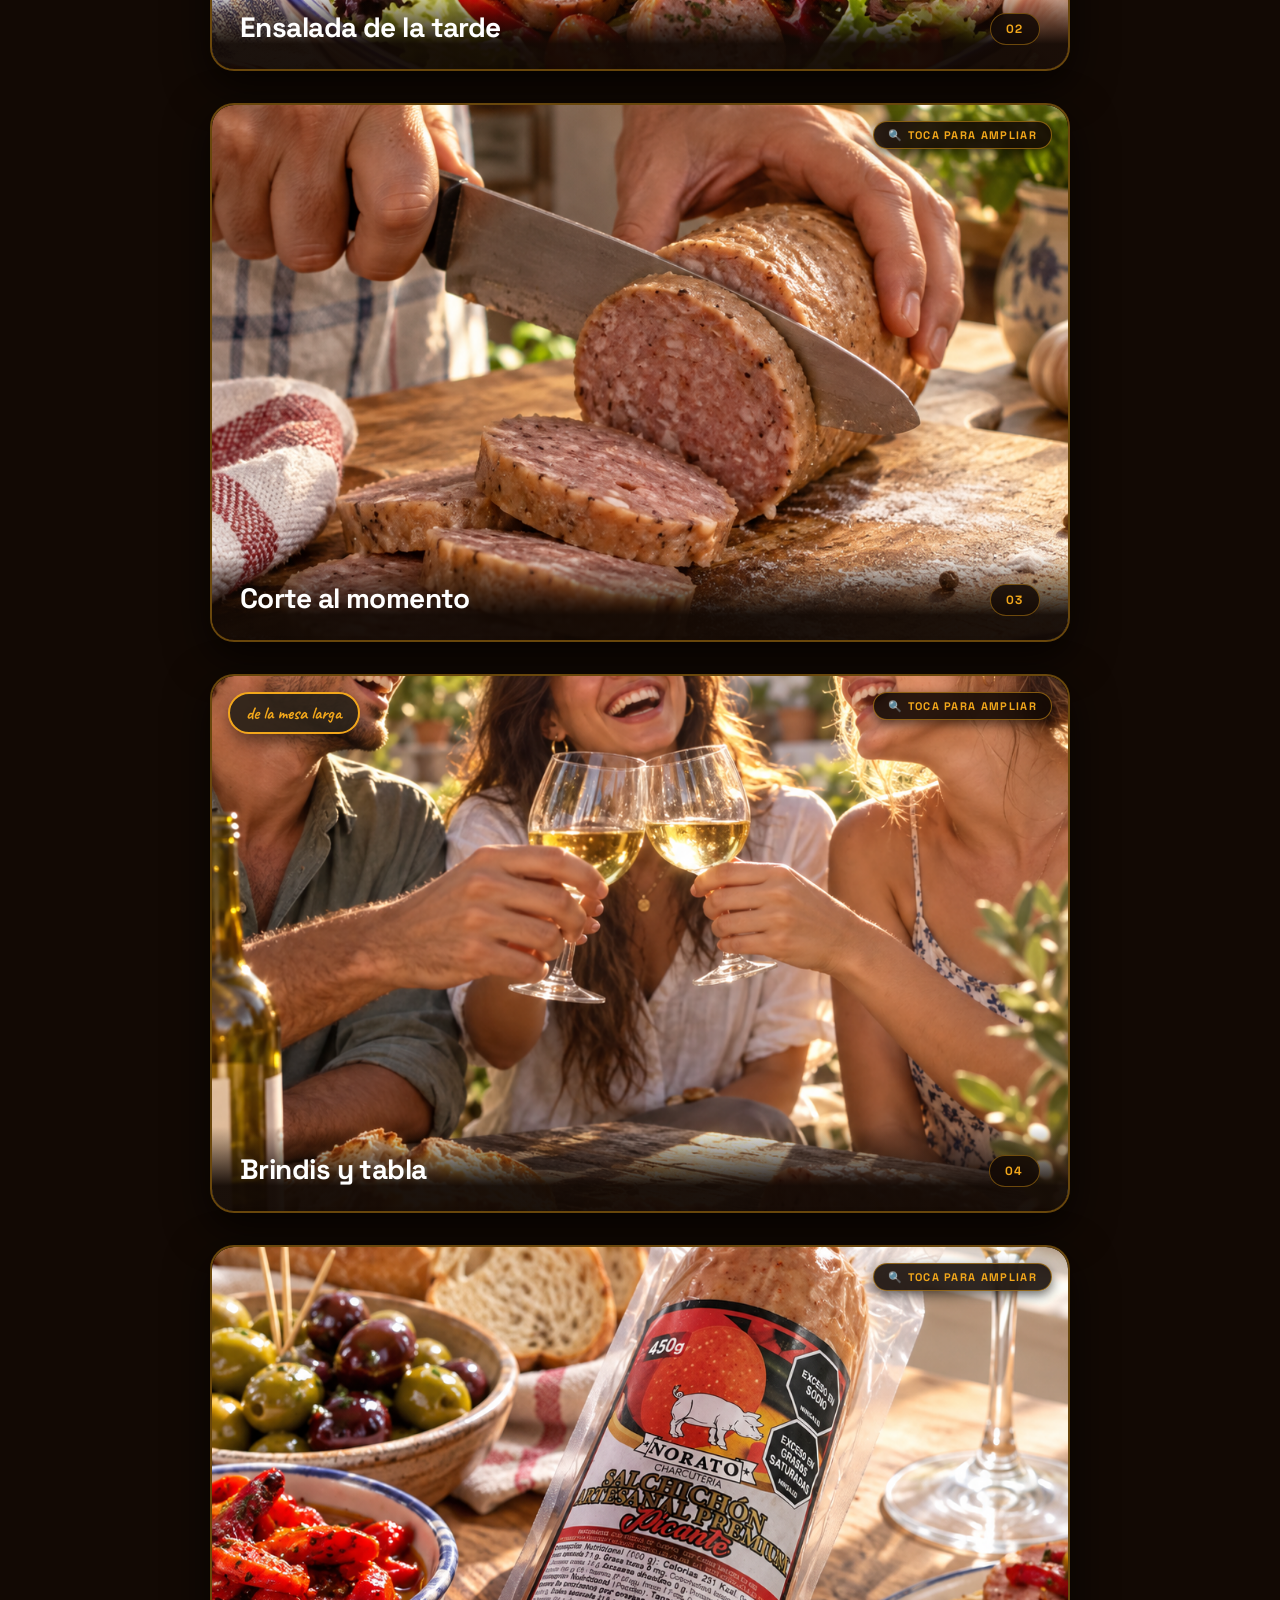
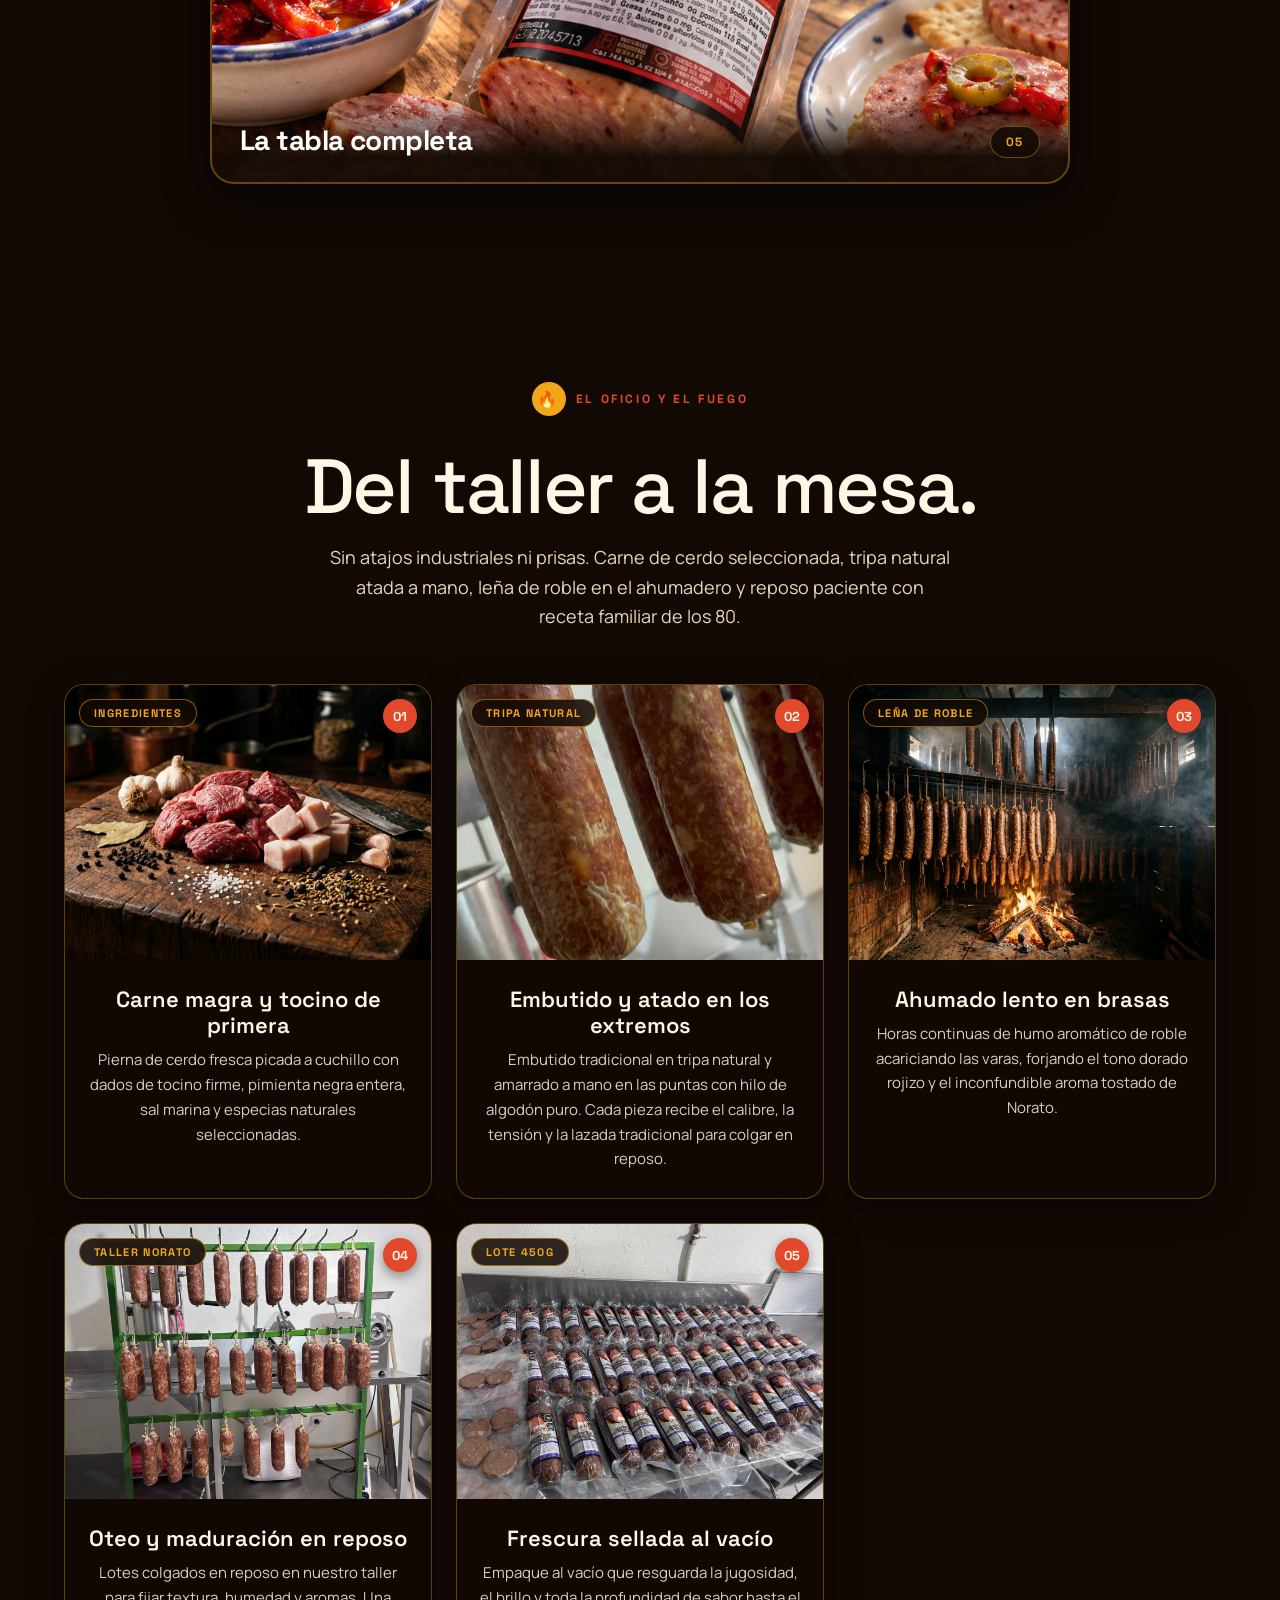
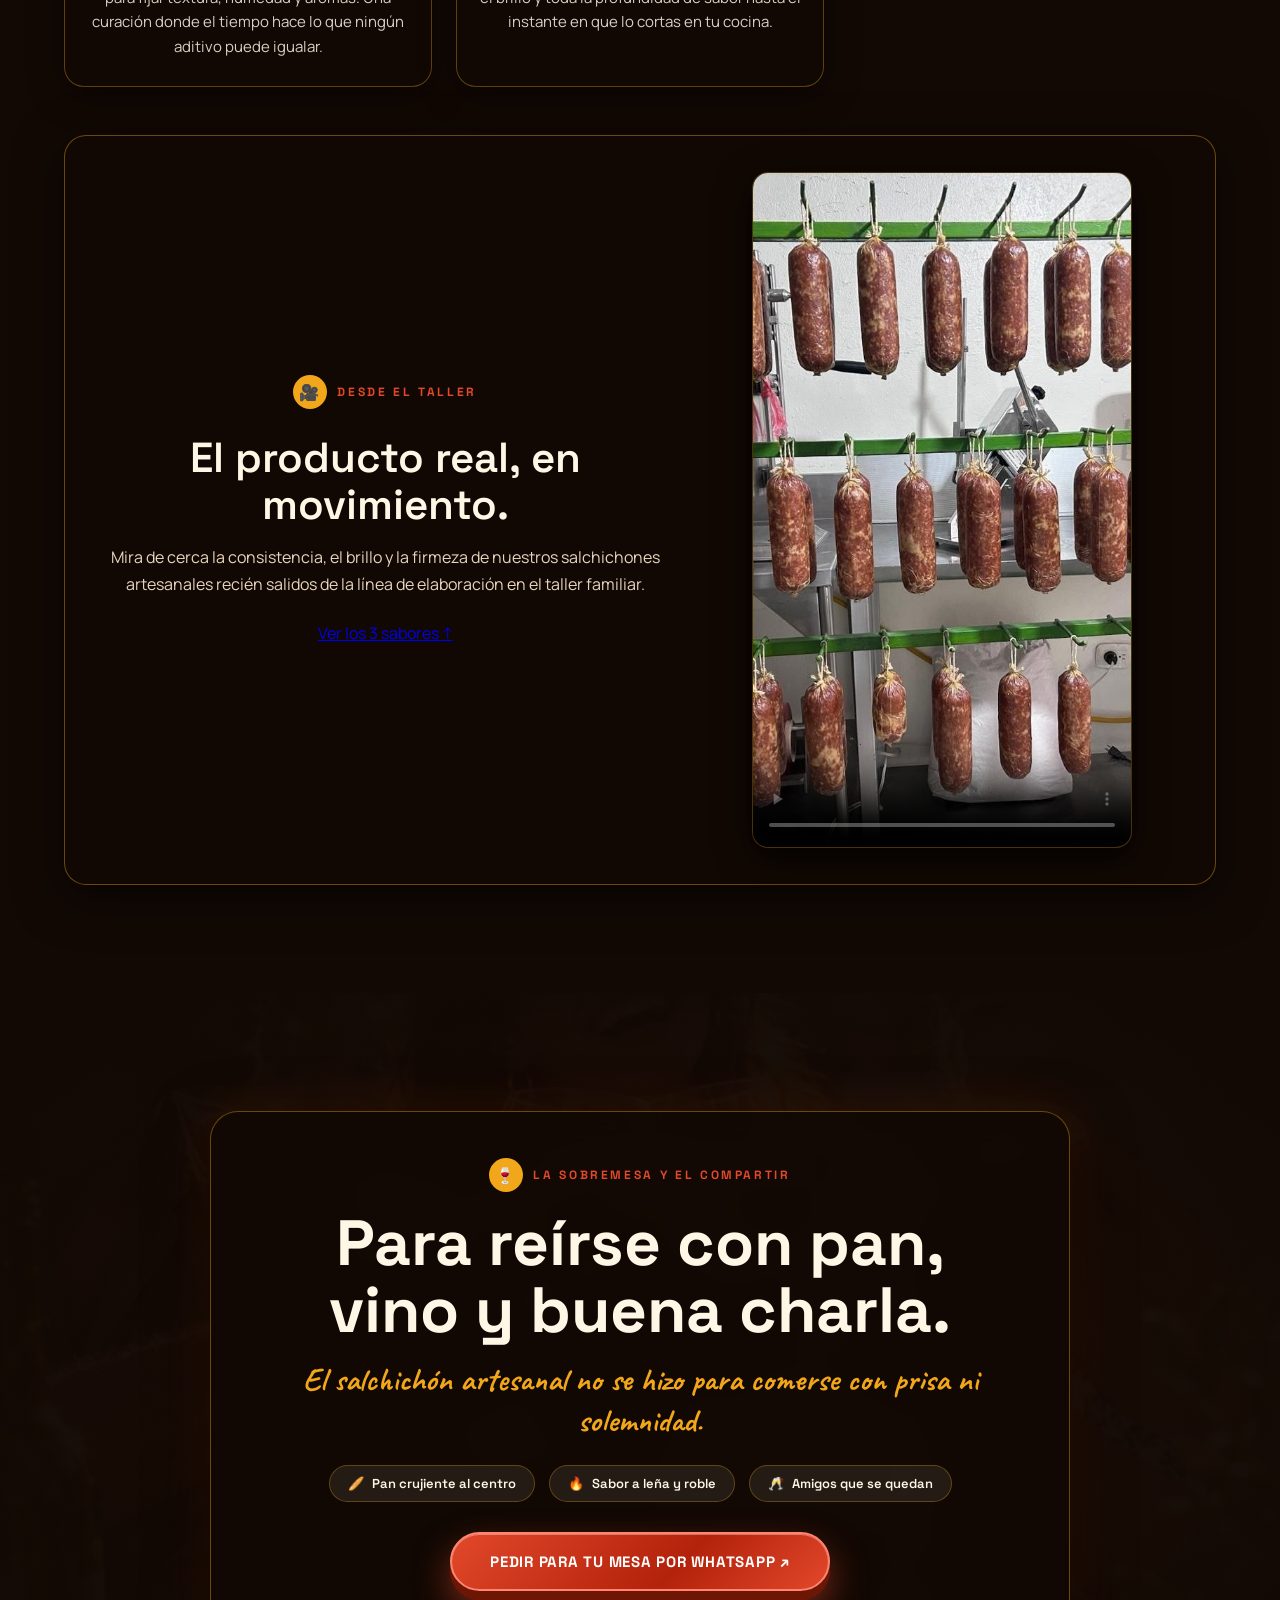
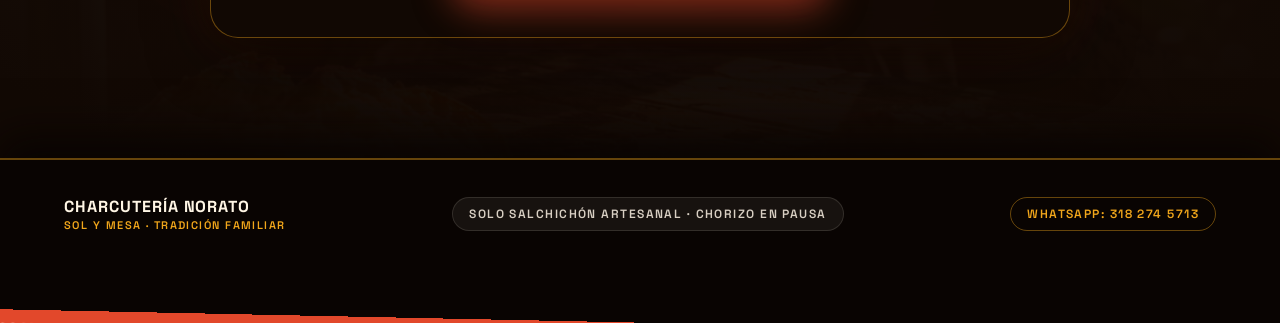
==== commit 9c0d3012: "fix: ajustar activacion de scroll motion cards hacia la mitad de la pantalla y habilitar transicione" ====
--- a/index.html
+++ b/index.html
@@ -186,35 +186,35 @@
 .motion-card{
   opacity: 0;
   will-change: transform, opacity;
-  transition: transform 0.85s cubic-bezier(0.16, 1, 0.3, 1),
-              opacity 0.85s cubic-bezier(0.16, 1, 0.3, 1),
+  transition: transform 0.8s cubic-bezier(0.16, 1, 0.3, 1),
+              opacity 0.7s cubic-bezier(0.16, 1, 0.3, 1),
               box-shadow 0.4s var(--ease),
               border-color 0.4s var(--ease);
 }
 /* Efectos de entrada diferentes para cada tarjeta */
 .motion-from-left{
-  transform: translateX(-70px) rotate(-2.5deg) scale(0.95);
+  transform: translateX(-75px) rotate(-2.5deg) scale(0.93);
 }
 .motion-from-right{
-  transform: translateX(70px) rotate(2.5deg) scale(0.95);
+  transform: translateX(75px) rotate(2.5deg) scale(0.93);
 }
 .motion-from-bottom{
-  transform: translateY(80px) scale(0.92);
+  transform: translateY(85px) scale(0.91);
 }
 .motion-slide-left{
-  transform: translateX(-65px) rotate(-1.5deg) scale(0.96);
+  transform: translateX(-70px) scale(0.93);
 }
 .motion-slide-right{
-  transform: translateX(65px) rotate(1.5deg) scale(0.96);
+  transform: translateX(70px) scale(0.93);
 }
 .motion-zoom-up{
-  transform: translateY(65px) scale(0.90);
+  transform: translateY(70px) scale(0.88);
 }
 .motion-from-bl{
-  transform: translate(-50px, 55px) rotate(-2deg) scale(0.94);
+  transform: translate(-55px, 60px) rotate(-2deg) scale(0.92);
 }
 .motion-from-br{
-  transform: translate(50px, 55px) rotate(2deg) scale(0.94);
+  transform: translate(55px, 60px) rotate(2deg) scale(0.92);
 }
 /* Estado activo cuando la tarjeta entra al viewport */
 .motion-card.is-visible{
@@ -281,7 +281,8 @@
   .menu-trigger{width:40px;height:40px}
   .menu-panel{padding:86px 24px 28px}
   .menu-panel h2{font-size:36px}
-  .reveal{opacity:1!important;transform:none!important;transition:none!important}
+  .reveal{opacity:0;transform:translateY(20px);transition:opacity .7s var(--ease),transform .7s var(--ease)}
+  .reveal.show{opacity:1;transform:none}
   .hero{padding:12vh 16px 8vh}
   .hero-copy{width:100%!important;margin:0 auto!important;padding:0!important;box-shadow:none!important;background:transparent!important;border:none!important;text-align:center}
   .slogan-top{font-size:clamp(26px,7.2vw,44px)!important;line-height:1.1!important;text-align:center}
@@ -310,15 +311,21 @@
   .sabor a{width:100%;justify-content:center}
   .site-footer{padding:30px 18px 80px}
   .footer-inner{flex-direction:column;text-align:center;gap:14px}
-  /* Motion suave y seguro en móvil (sin scroll horizontal) */
-  .motion-from-left{ transform: translateX(-36px) rotate(-1.5deg) scale(0.96); }
-  .motion-from-right{ transform: translateX(36px) rotate(1.5deg) scale(0.96); }
-  .motion-slide-left{ transform: translateX(-32px) scale(0.96); }
-  .motion-slide-right{ transform: translateX(32px) scale(0.96); }
-  .motion-from-bl{ transform: translate(-28px, 45px) scale(0.95); }
-  .motion-from-br{ transform: translate(28px, 45px) scale(0.95); }
-  .motion-from-bottom{ transform: translateY(50px) scale(0.94); }
-  .motion-zoom-up{ transform: translateY(45px) scale(0.92); }
+  /* Motion suave y visible en móvil al hacer scroll hacia la mitad */
+  .motion-card{
+    transition: transform 0.8s cubic-bezier(0.16, 1, 0.3, 1),
+                opacity 0.7s cubic-bezier(0.16, 1, 0.3, 1),
+                box-shadow 0.4s var(--ease),
+                border-color 0.4s var(--ease);
+  }
+  .motion-from-left{ transform: translateX(-45px) rotate(-2deg) scale(0.94); }
+  .motion-from-right{ transform: translateX(45px) rotate(2deg) scale(0.94); }
+  .motion-slide-left{ transform: translateX(-40px) scale(0.95); }
+  .motion-slide-right{ transform: translateX(40px) scale(0.95); }
+  .motion-from-bl{ transform: translate(-30px, 50px) rotate(-1.5deg) scale(0.93); }
+  .motion-from-br{ transform: translate(30px, 50px) rotate(1.5deg) scale(0.93); }
+  .motion-from-bottom{ transform: translateY(60px) scale(0.92); }
+  .motion-zoom-up{ transform: translateY(50px) scale(0.88); }
 }
 @media(prefers-reduced-motion:reduce){
   .ticker-track{animation:tick 18s linear infinite}.hero-img img,.brindis .bg img{animation:none}
@@ -471,7 +478,7 @@
 
   <div class="proceso-grid">
     <!-- Paso 1 (Diagonal inferior izquierda) -->
-    <article class="proceso-card motion-card motion-from-bl reveal">
+    <article class="proceso-card motion-card motion-from-bl">
       <div class="proceso-card-img">
         <img src="assets/proceso-1-seleccion.jpg" alt="Selección de carne magra y tocino fresco para salchichón Norato">
         <span class="proceso-badge">Ingredientes</span>
@@ -484,7 +491,7 @@
     </article>
 
     <!-- Paso 2 (Desde abajo con elevación) -->
-    <article class="proceso-card motion-card motion-from-bottom reveal">
+    <article class="proceso-card motion-card motion-from-bottom">
       <div class="proceso-card-img">
         <img src="assets/photo_4_2026-11-07_20-51-27.jpg" alt="Atado artesanal en las puntas con tripa natural">
         <span class="proceso-badge">Tripa natural</span>
@@ -497,7 +504,7 @@
     </article>
 
     <!-- Paso 3 (Diagonal inferior derecha) -->
-    <article class="proceso-card motion-card motion-from-br reveal">
+    <article class="proceso-card motion-card motion-from-br">
       <div class="proceso-card-img">
         <img src="assets/proceso-3-ahumadero.jpg" alt="Ahumadero tradicional con leña de roble y brasas">
         <span class="proceso-badge">Leña de roble</span>
@@ -510,7 +517,7 @@
     </article>
 
     <!-- Paso 4 (Lateral izquierda) -->
-    <article class="proceso-card motion-card motion-slide-left reveal">
+    <article class="proceso-card motion-card motion-slide-left">
       <div class="proceso-card-img">
         <img src="assets/photo_1_2026-11-07_20-51-27.jpg" alt="Salchichón artesanal Norato reposando en varas del taller">
         <span class="proceso-badge">Taller Norato</span>
@@ -523,7 +530,7 @@
     </article>
 
     <!-- Paso 5 (Lateral derecha) -->
-    <article class="proceso-card motion-card motion-slide-right reveal">
+    <article class="proceso-card motion-card motion-slide-right">
       <div class="proceso-card-img">
         <img src="assets/photo_5_2026-11-07_20-51-27.jpg" alt="Lote Jamonado Norato empacado al vacío de 450g listo para entrega">
         <span class="proceso-badge">Lote 450g</span>
@@ -537,7 +544,7 @@
   </div>
 
   <!-- Video Showcase (Zoom desde profundidad) -->
-  <div class="proceso-video-box motion-card motion-zoom-up reveal" style="text-align:center">
+  <div class="proceso-video-box motion-card motion-zoom-up" style="text-align:center">
     <div class="proceso-video-info" style="text-align:center">
       <div class="kicker" style="justify-content:center;margin:0 auto 14px"><span class="sun-badge">🎥</span> Desde el taller</div>
       <h3 style="margin:12px auto 16px;text-align:center">El producto real, en movimiento.</h3>
@@ -558,7 +565,7 @@
   <div class="brindis-bg">
     <img src="assets/brindis.png" alt="Mesa compartida con salchichón Norato y brindis">
   </div>
-  <div class="brindis-card motion-card motion-zoom-up reveal">
+  <div class="brindis-card motion-card motion-zoom-up">
     <div class="kicker" style="justify-content:center;margin-bottom:18px"><span class="sun-badge">🍷</span> La Sobremesa y el Compartir</div>
     <h2 style="text-align:center">Para reírse con pan,<br><span class="hl">vino y buena charla.</span></h2>
     <p class="brindis-tagline" style="text-align:center">El salchichón artesanal no se hizo para comerse con prisa ni solemnidad.</p>
@@ -659,11 +666,24 @@
 document.querySelectorAll('.title-letters').forEach(el=>{el.getBoundingClientRect().top<innerHeight*.95?el.classList.add('is-visible'):tObs.observe(el)});
 
 // ---- reveals
-const rObs=new IntersectionObserver(es=>es.forEach(e=>{if(e.isIntersecting){e.target.classList.add('show');rObs.unobserve(e.target)}}),{threshold:.12});
+const rObs=new IntersectionObserver(es=>es.forEach(e=>{if(e.isIntersecting){e.target.classList.add('show');rObs.unobserve(e.target)}}),{threshold:.12,rootMargin:'0px 0px -10% 0px'});
 document.querySelectorAll('.reveal').forEach(e=>rObs.observe(e));
 
-// ---- Motion scroll cards: activación dinámica por scroll para todas las tarjetas
+// ---- Motion scroll cards: activación visible en scroll (cuando las tarjetas van hacia la mitad)
 const motionCards = document.querySelectorAll('.motion-card');
+
+function checkMotionCards() {
+  const triggerBottom = window.innerHeight * 0.75; // Activa cuando la tarjeta alcanza el 75% o más arriba (hacia la mitad de la pantalla)
+  motionCards.forEach(card => {
+    if (!card.classList.contains('is-visible')) {
+      const rect = card.getBoundingClientRect();
+      if (rect.top <= triggerBottom && rect.bottom >= 0) {
+        card.classList.add('is-visible');
+      }
+    }
+  });
+}
+
 const motionObs = new IntersectionObserver((entries, obs) => {
   entries.forEach(entry => {
     if (entry.isIntersecting) {
@@ -672,18 +692,29 @@
     }
   });
 }, {
-  threshold: 0.10,
-  rootMargin: '0px 0px -40px 0px'
+  threshold: 0.15,
+  rootMargin: '0px 0px -22% 0px' // Margen del 22% desde abajo para que el efecto ocurra en pleno campo visual
 });
 
 motionCards.forEach(card => {
   const rect = card.getBoundingClientRect();
-  if (rect.top < window.innerHeight * 0.88) {
+  // Solo se activa inmediatamente si ya está por encima de la mitad al cargar la página
+  if (rect.top <= window.innerHeight * 0.50 && rect.bottom >= 0) {
     card.classList.add('is-visible');
   } else {
     motionObs.observe(card);
   }
 });
+
+let motionScrollTimer = null;
+window.addEventListener('scroll', () => {
+  if (!motionScrollTimer) {
+    motionScrollTimer = requestAnimationFrame(() => {
+      checkMotionCards();
+      motionScrollTimer = null;
+    });
+  }
+}, { passive: true });
 
 // ---- Lightbox interactivo para Platos Deliciosos
 const lb = document.getElementById('plato-lightbox');
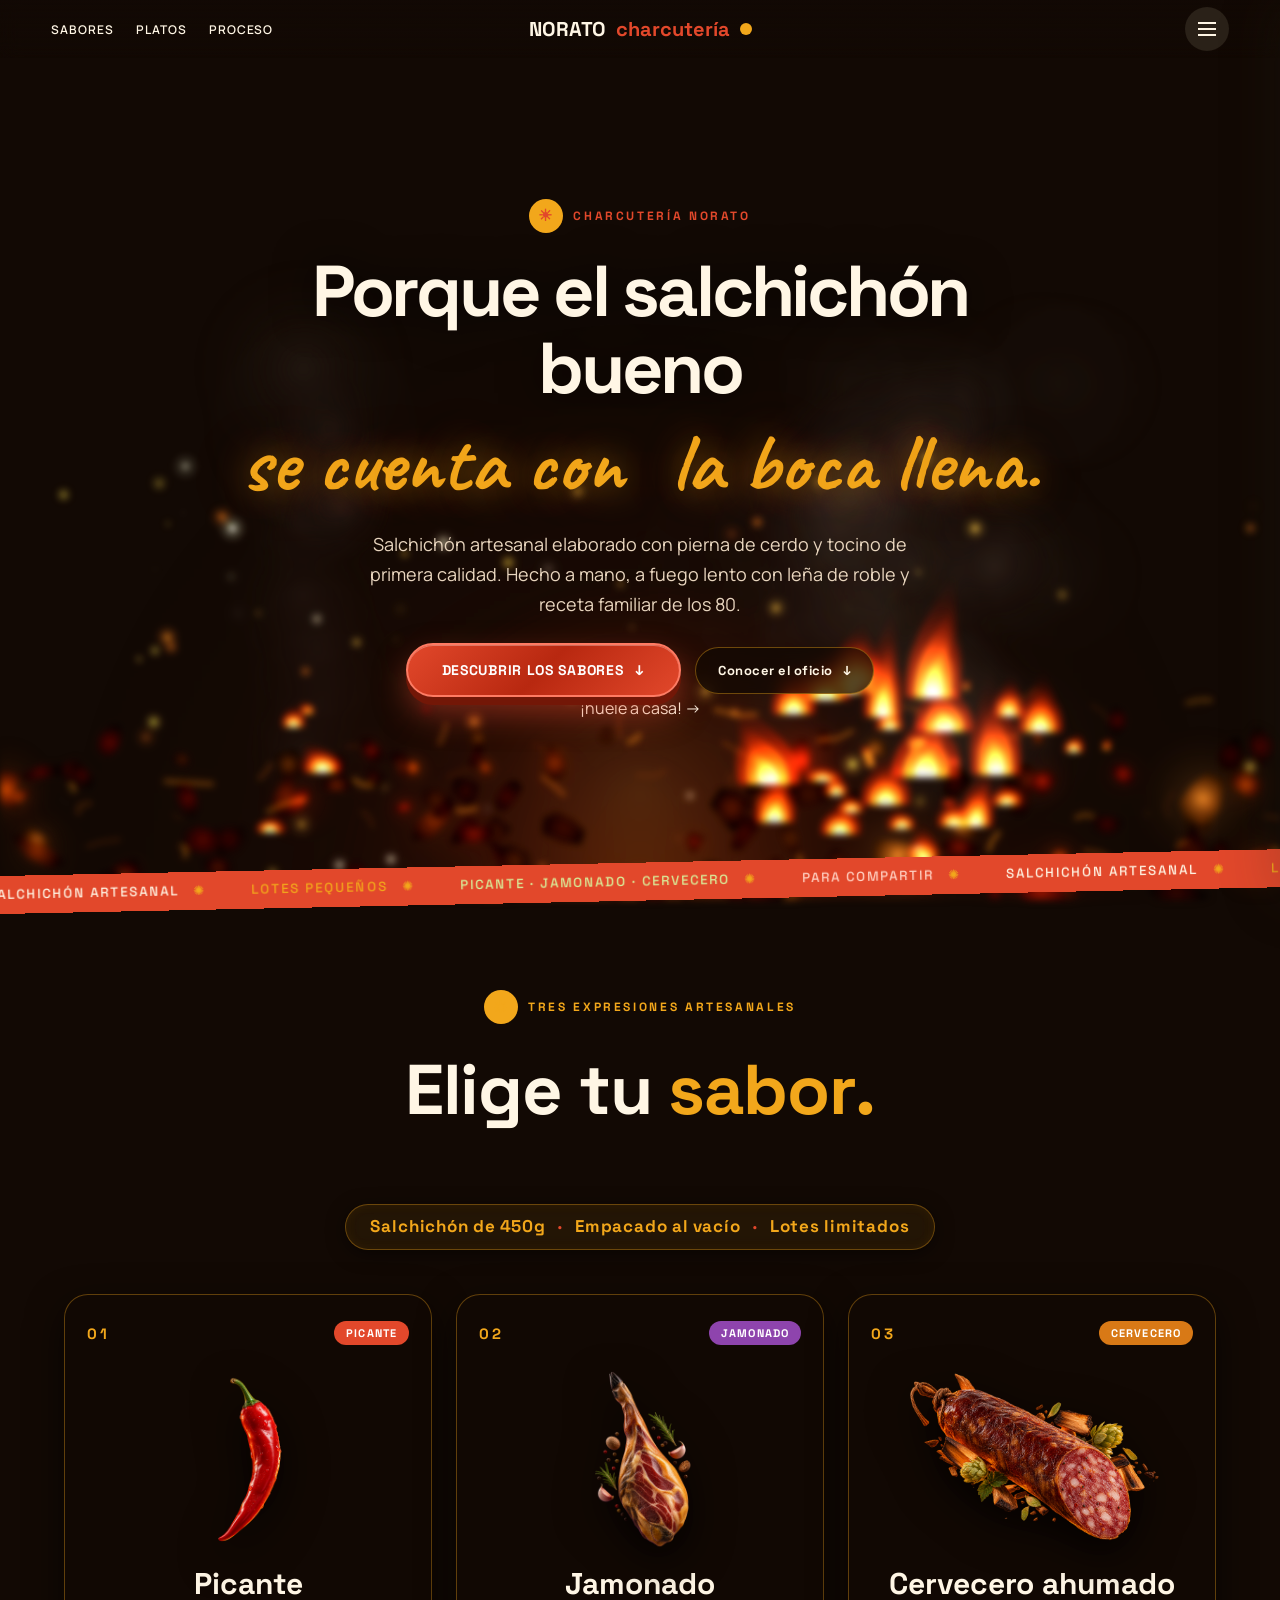
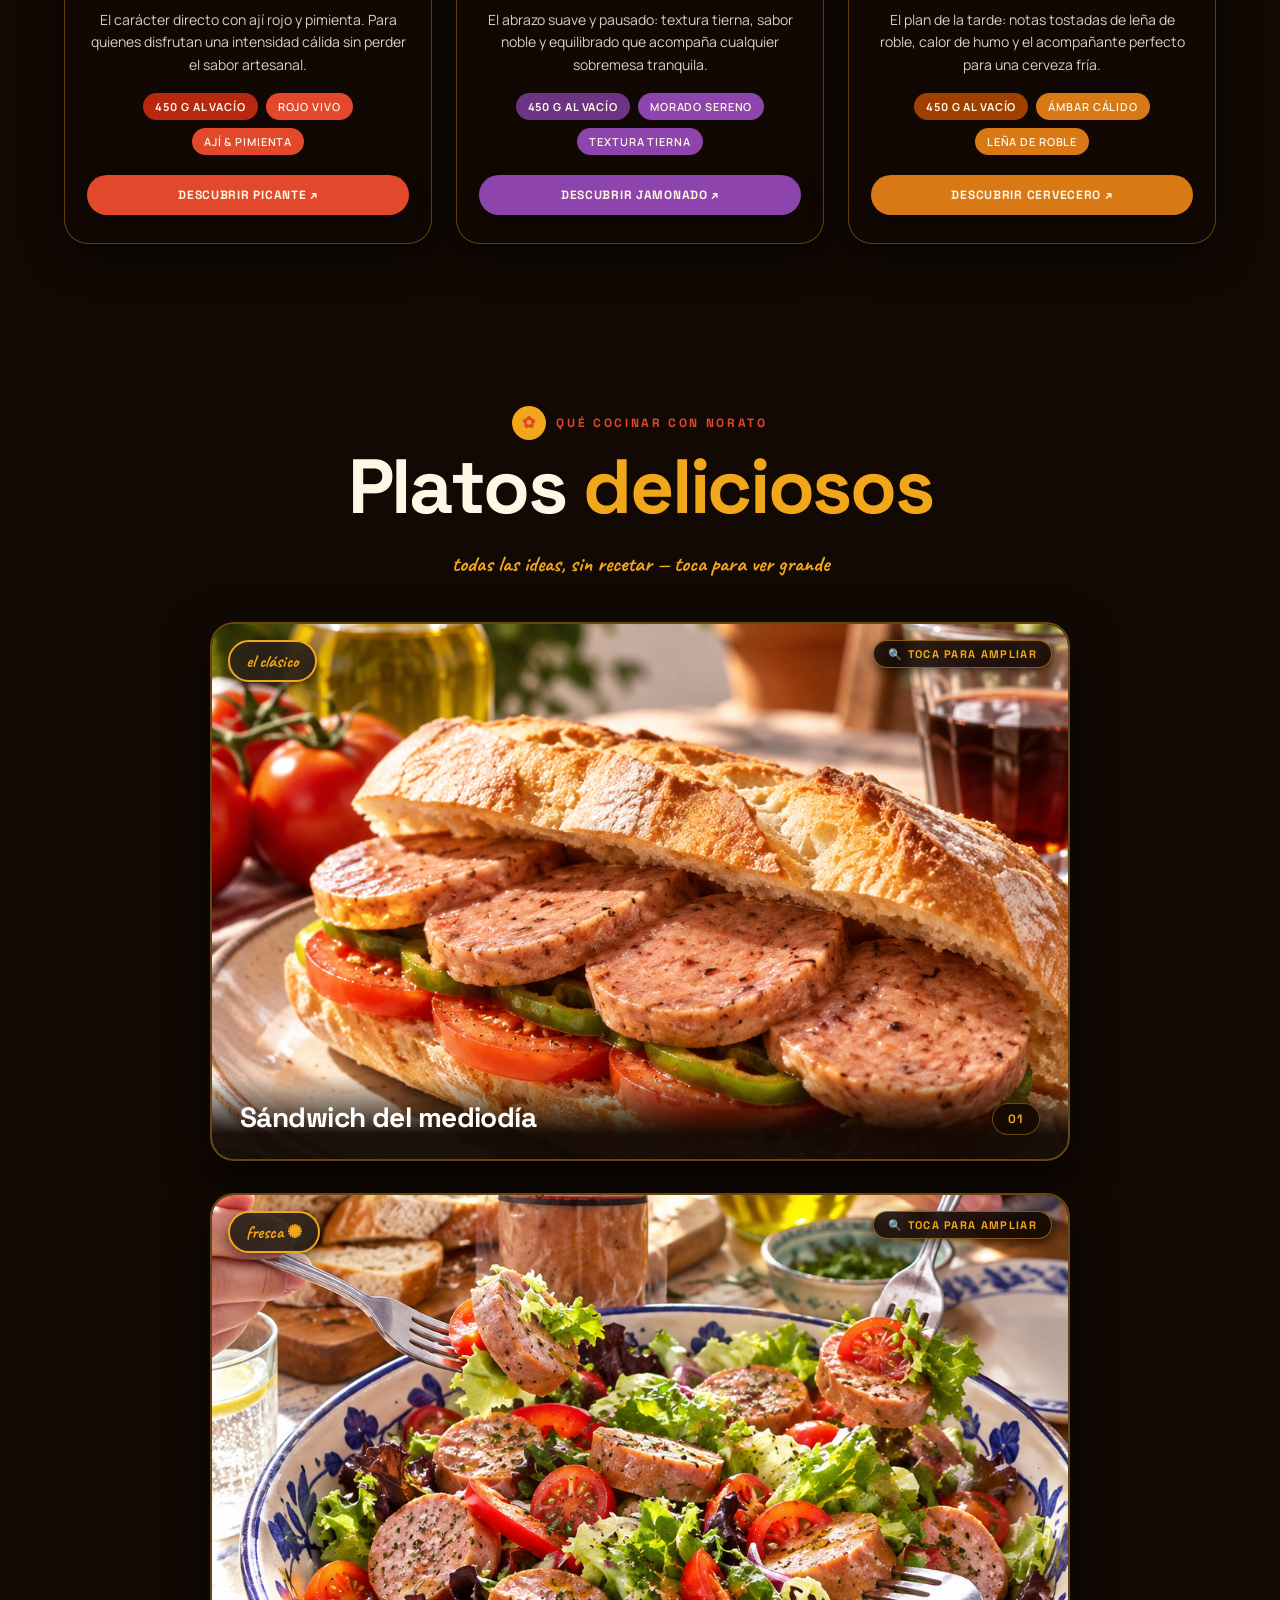
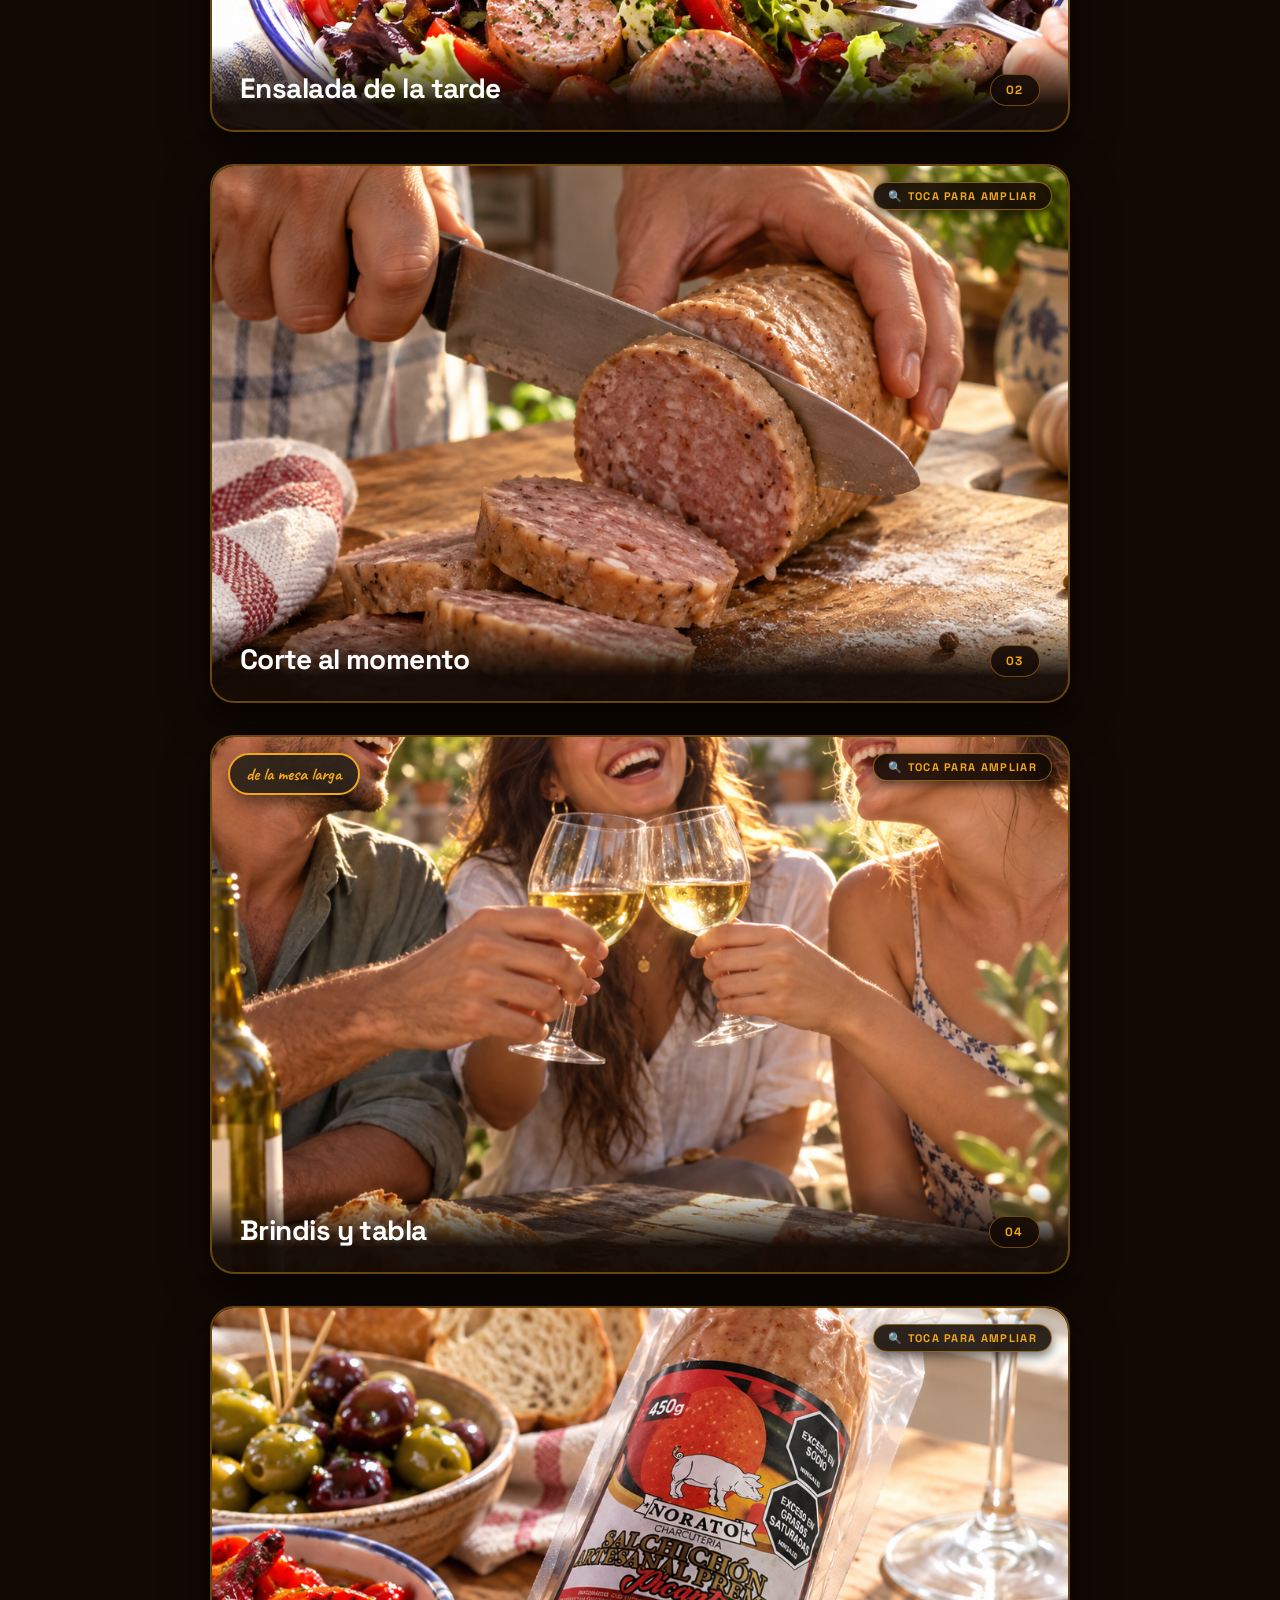
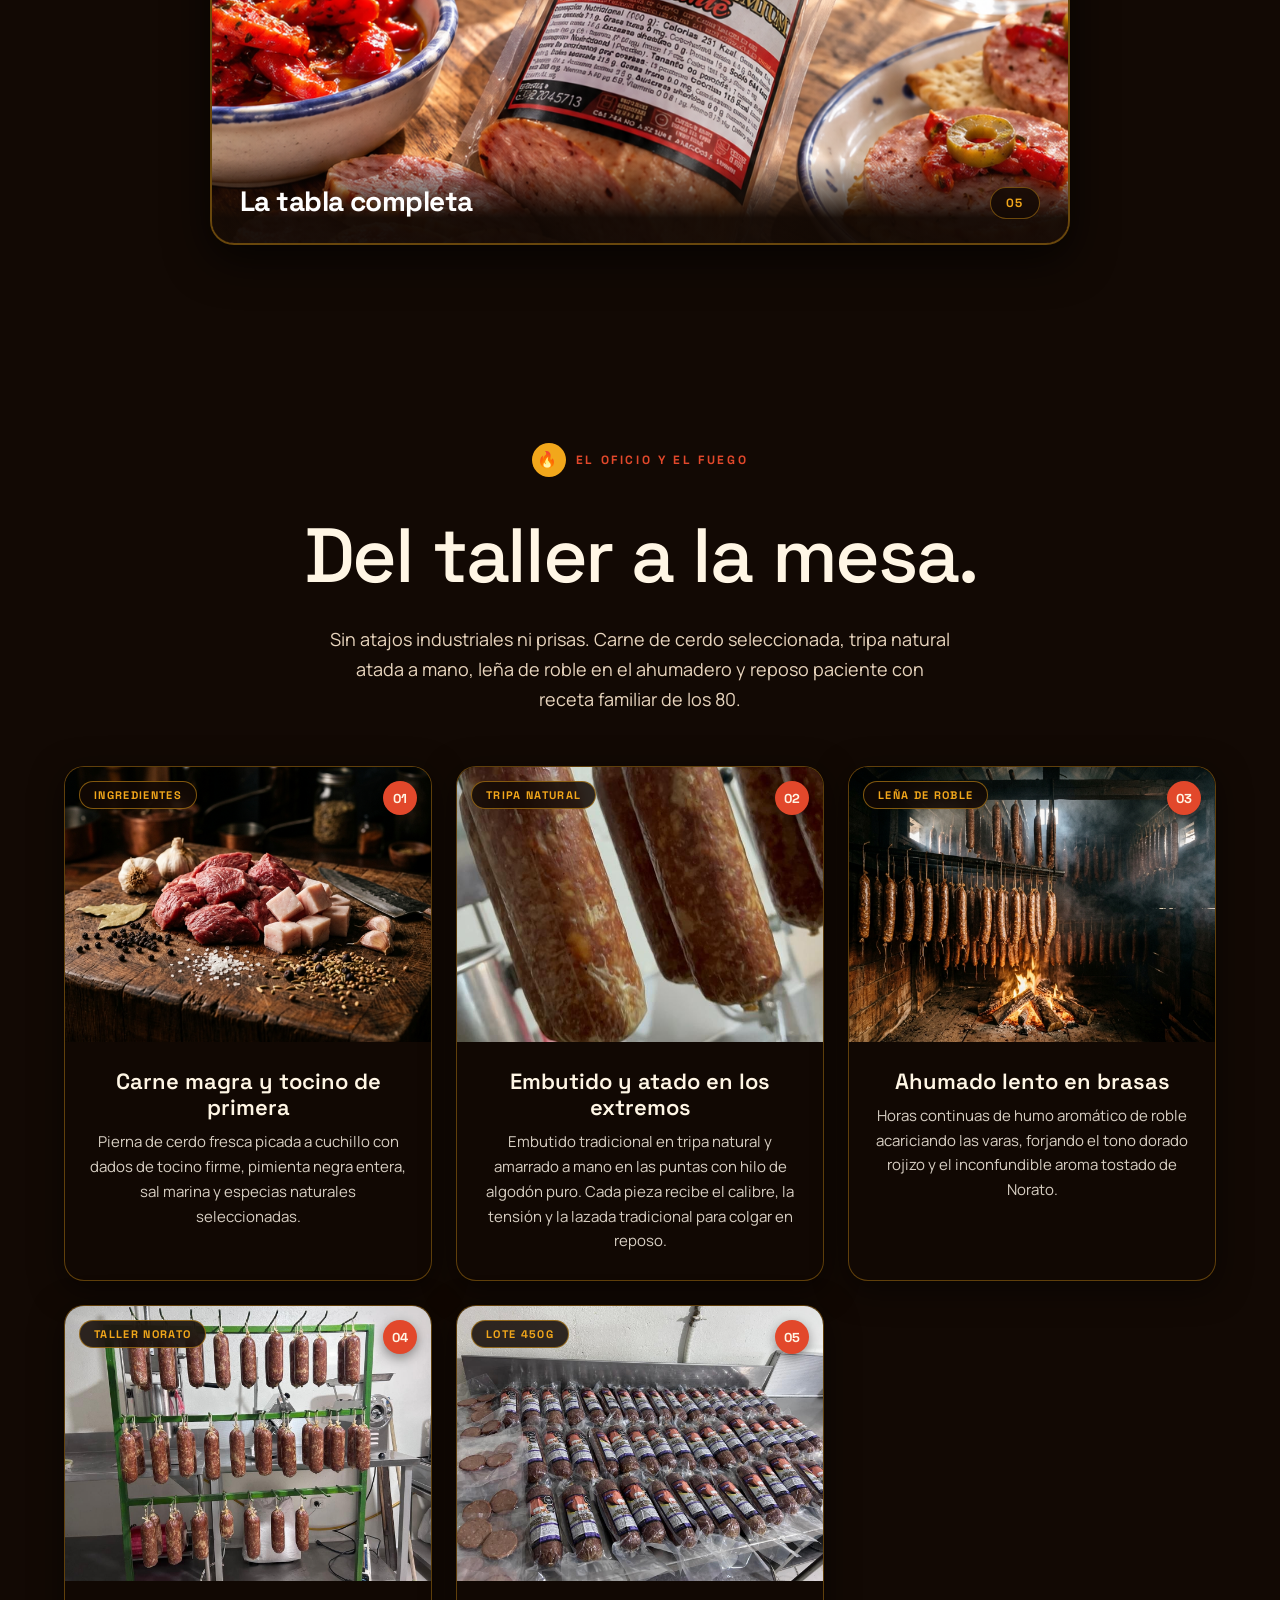
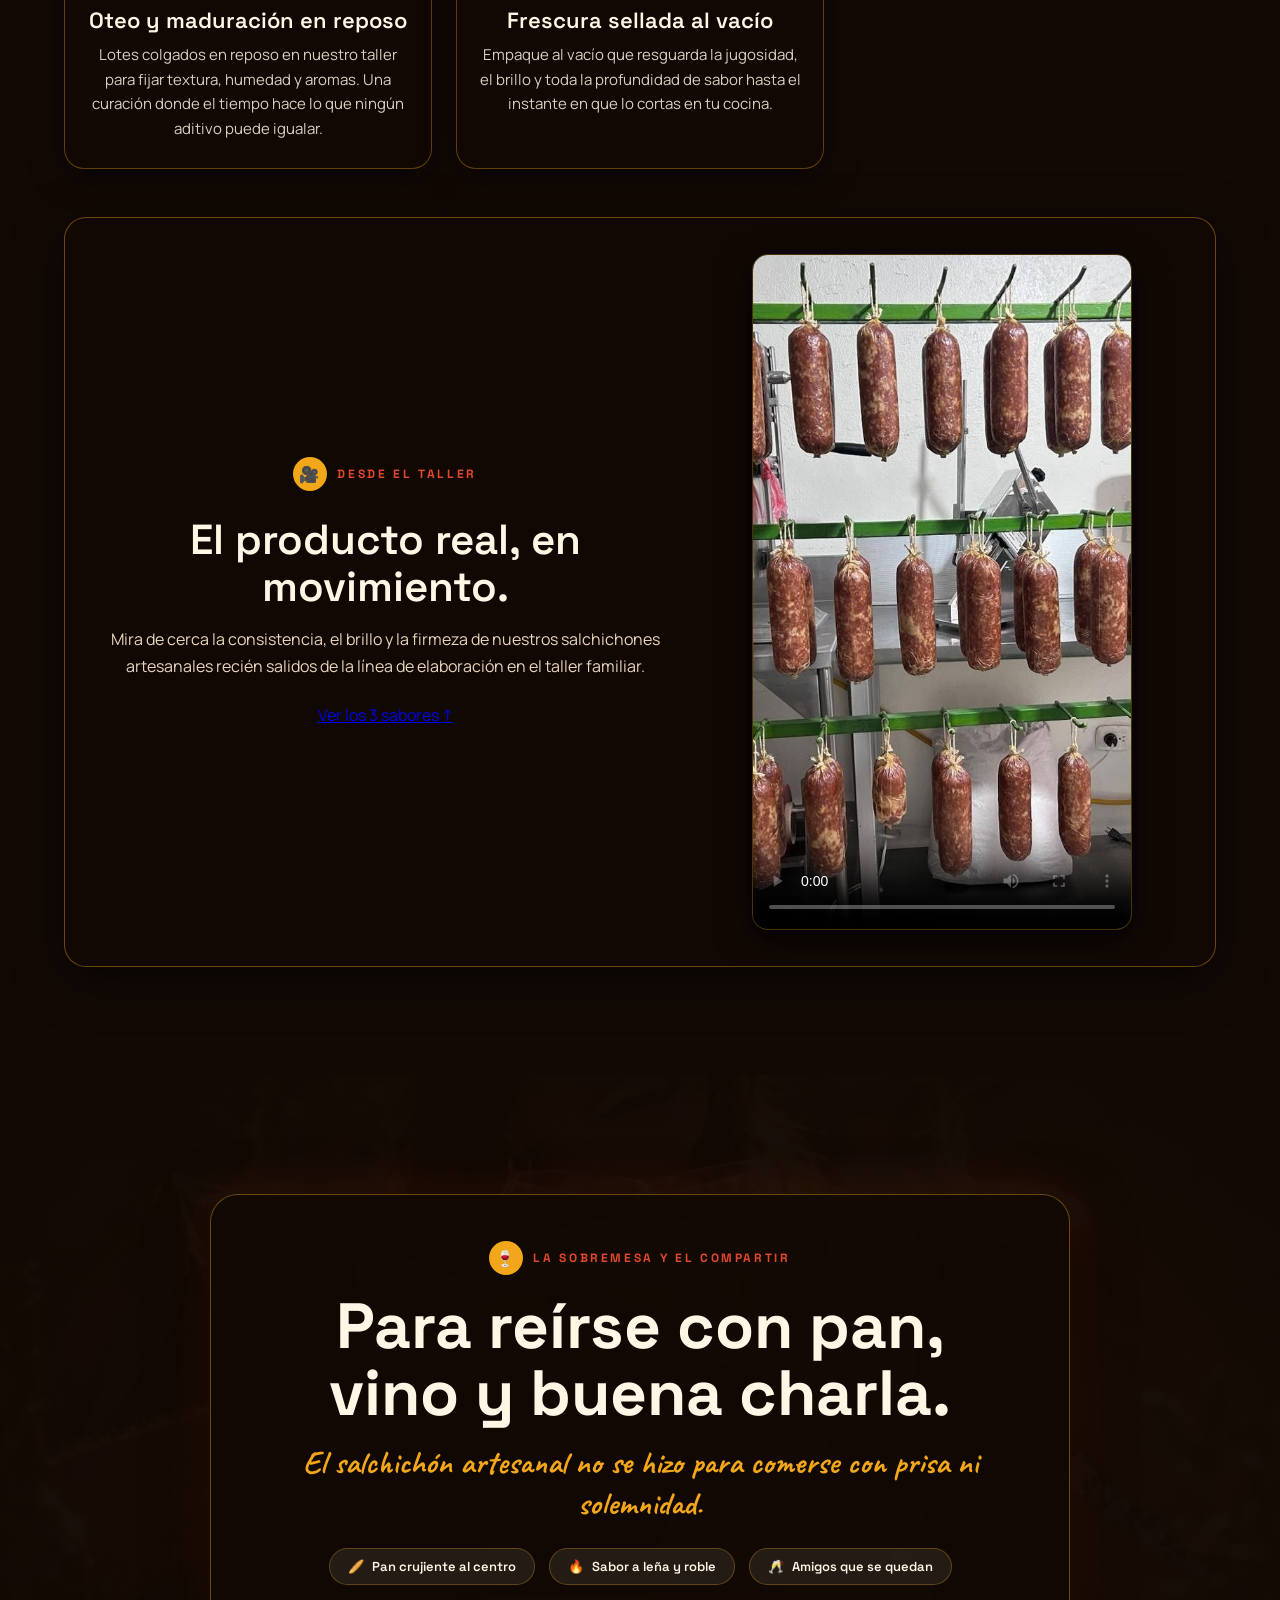
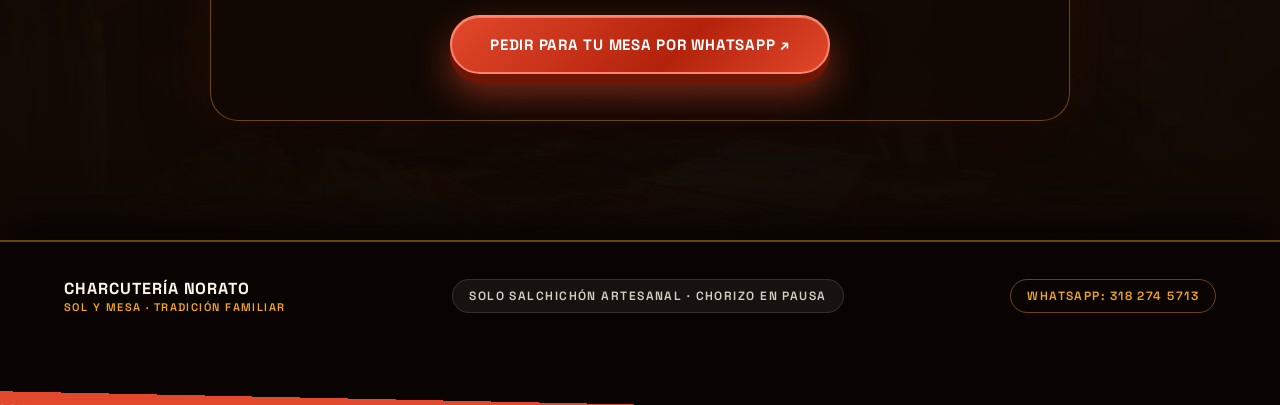
==== commit 0c1dc1dc: "fix: resolver corte de letras en subtitulo de sabores implementando typewriter nativo y contenedor p" ====
--- a/index.html
+++ b/index.html
@@ -86,6 +86,11 @@
 .sec-head h2 .hl{color:var(--oro)}
 .sec-head .kicker{margin:0 auto}
 .sec-note{font:700 22px 'Caveat',cursive;color:var(--oro);text-align:center;margin:0 auto}
+.sabores-note-wrap{display:flex;justify-content:center;align-items:center;width:100%;margin:14px auto 0}
+.sabores-note-typewriter{display:inline-flex;align-items:center;justify-content:center;flex-wrap:wrap;gap:6px 10px;font:700 clamp(13px,3.4vw,17px)/1.5 'Space Grotesk',sans-serif;color:var(--oro);letter-spacing:.05em;text-align:center;padding:9px 24px;background:rgba(242,167,27,0.08);border:1px solid rgba(242,167,27,0.35);border-radius:999px;box-shadow:0 4px 18px rgba(0,0,0,0.5),inset 0 0 12px rgba(242,167,27,0.06);backdrop-filter:blur(8px)}
+.sabores-note-typewriter .tw-phrase{display:inline-flex;align-items:center;gap:4px;white-space:nowrap}
+.sabores-note-typewriter .tw-sep{color:var(--tomate);font-weight:700;padding:0 2px}
+.sabores-note-typewriter .tw-char{display:inline;transition:opacity .06s ease}
 .grid-platos{display:flex;flex-direction:column;align-items:center;justify-content:center;gap:32px;width:100%;max-width:860px;margin:0 auto;padding:0}
 .plato{width:100%;max-width:100%;border-radius:24px;overflow:hidden;position:relative;transition:transform .4s var(--ease),box-shadow .4s,border-color .4s;border:2px solid rgba(242,167,27,0.4);box-shadow:0 14px 44px rgba(0,0,0,0.7);cursor:pointer;background:#0d0603;margin:0 auto;transform:none!important}
 .plato img{width:100%;height:auto;aspect-ratio:16/10;object-fit:cover;display:block;transition:transform .6s var(--ease);border-radius:22px}
@@ -252,7 +257,7 @@
 /* ===== REVEAL / LETTERS ===== */
 .reveal{opacity:0;transform:translateY(46px) scale(.98);transition:opacity .9s var(--ease),transform .9s var(--ease)}
 .reveal.show{opacity:1;transform:none}
-.title-letters .letter{display:inline-block;opacity:0;transform:translateY(110%) rotate(-8deg);line-height:1;vertical-align:baseline}
+.title-letters .letter{display:inline-block;opacity:0;transform:translateY(110%) rotate(-8deg);line-height:1.2;vertical-align:baseline;padding-bottom:0.08em;overflow:visible}
 .title-letters .space{display:inline-block;width:.26em}
 .title-letters.is-visible .letter{animation:typewriterIn .12s steps(1,end) both;animation-delay:calc(var(--title-i)*.06s)}
 .hero h1.title-letters.is-visible .letter{animation-delay:calc(var(--title-i)*.07s)}
@@ -307,6 +312,8 @@
   .brindis-card h2{font-size:clamp(32px,8.5vw,48px)}
   .sabores{padding:60px 16px;text-align:center}
   .sabores h2{font-size:clamp(36px,10vw,52px);text-align:center}
+  .sabores-note-wrap{margin-top:10px}
+  .sabores-note-typewriter{padding:7px 16px;gap:5px 8px;font-size:clamp(12px,3.3vw,14px);line-height:1.4}
   .sabor-grid{grid-template-columns:1fr;gap:20px}
   .sabor a{width:100%;justify-content:center}
   .site-footer{padding:30px 18px 80px}
@@ -381,8 +388,14 @@
   <div class="sec-head reveal">
     <div class="kicker" style="color:var(--oro);justify-content:center;margin:0 auto 12px"><span class="sun-badge">☀</span> Tres expresiones artesanales</div>
     <h2 class="title-letters" style="color:var(--sun);text-align:center"><span class="word-wrap">Elige tu</span> <span class="word-wrap hl" style="color:var(--oro)">sabor.</span></h2>
-    <div class="sec-note title-letters" style="color:var(--oro);text-align:center;margin-top:12px">
-      <span class="word-wrap">Salchichón</span> <span class="word-wrap">de</span> <span class="word-wrap">450g</span> <span class="word-wrap">·</span> <span class="word-wrap">Empacado</span> <span class="word-wrap">al</span> <span class="word-wrap">vacío</span> <span class="word-wrap">·</span> <span class="word-wrap">Lotes</span> <span class="word-wrap">limitados</span>
+    <div class="sabores-note-wrap">
+      <div class="sabores-note-typewriter" id="sabores-note-typewriter" aria-label="Salchichón de 450 g · Empacado al vacío · Lotes limitados">
+        <span class="tw-phrase"><span class="tw-word">Salchichón</span> <span class="tw-word">de</span> <span class="tw-word">450g</span></span>
+        <span class="tw-sep">·</span>
+        <span class="tw-phrase"><span class="tw-word">Empacado</span> <span class="tw-word">al</span> <span class="tw-word">vacío</span></span>
+        <span class="tw-sep">·</span>
+        <span class="tw-phrase"><span class="tw-word">Lotes</span> <span class="tw-word">limitados</span></span>
+      </div>
     </div>
   </div>
 
@@ -647,10 +660,73 @@
     allSpans.forEach(s => s.style.opacity = '1');
   }, 2000);
 }
+
+// ---- Typewriter para la nota de sabores: "Salchichón de 450g · Empacado al vacío · Lotes limitados"
+function initSaboresTypewriter() {
+  const el = document.getElementById('sabores-note-typewriter');
+  if (!el) return;
+  const words = el.querySelectorAll('.tw-word');
+  const allSpans = [];
+  words.forEach(word => {
+    const text = word.textContent.trim();
+    word.textContent = '';
+    for (let i = 0; i < text.length; i++) {
+      const sp = document.createElement('span');
+      sp.className = 'tw-char';
+      sp.textContent = text[i];
+      sp.style.opacity = '0';
+      word.appendChild(sp);
+      allSpans.push(sp);
+    }
+  });
+
+  let triggered = false;
+  function startSaboresTypewriter() {
+    if (triggered) return;
+    triggered = true;
+    let idx = 0;
+    const speed = 25; // Rápido, claro y sin corte de letras
+    const timer = setInterval(() => {
+      if (idx < allSpans.length) {
+        allSpans[idx].style.opacity = '1';
+        idx++;
+      } else {
+        clearInterval(timer);
+        allSpans.forEach(s => s.style.opacity = '1');
+      }
+    }, speed);
+
+    setTimeout(() => {
+      clearInterval(timer);
+      allSpans.forEach(s => s.style.opacity = '1');
+    }, 1800);
+  }
+
+  const sObs = new IntersectionObserver(entries => {
+    entries.forEach(entry => {
+      if (entry.isIntersecting) {
+        startSaboresTypewriter();
+        sObs.unobserve(entry.target);
+      }
+    });
+  }, { threshold: 0.15, rootMargin: '0px 0px -20% 0px' });
+
+  const rect = el.getBoundingClientRect();
+  if (rect.top <= window.innerHeight * 0.65 && rect.bottom >= 0) {
+    startSaboresTypewriter();
+  } else {
+    sObs.observe(el);
+  }
+}
+
 if (document.readyState === 'loading') {
-  document.addEventListener('DOMContentLoaded', initHeroTypewriter);
+  document.addEventListener('DOMContentLoaded', () => {
+    initHeroTypewriter();
+    initSaboresTypewriter();
+  });
 } else {
   initHeroTypewriter();
+  initSaboresTypewriter();
 }
 
 // ---- letters: palabras protegidas en títulos de sección
